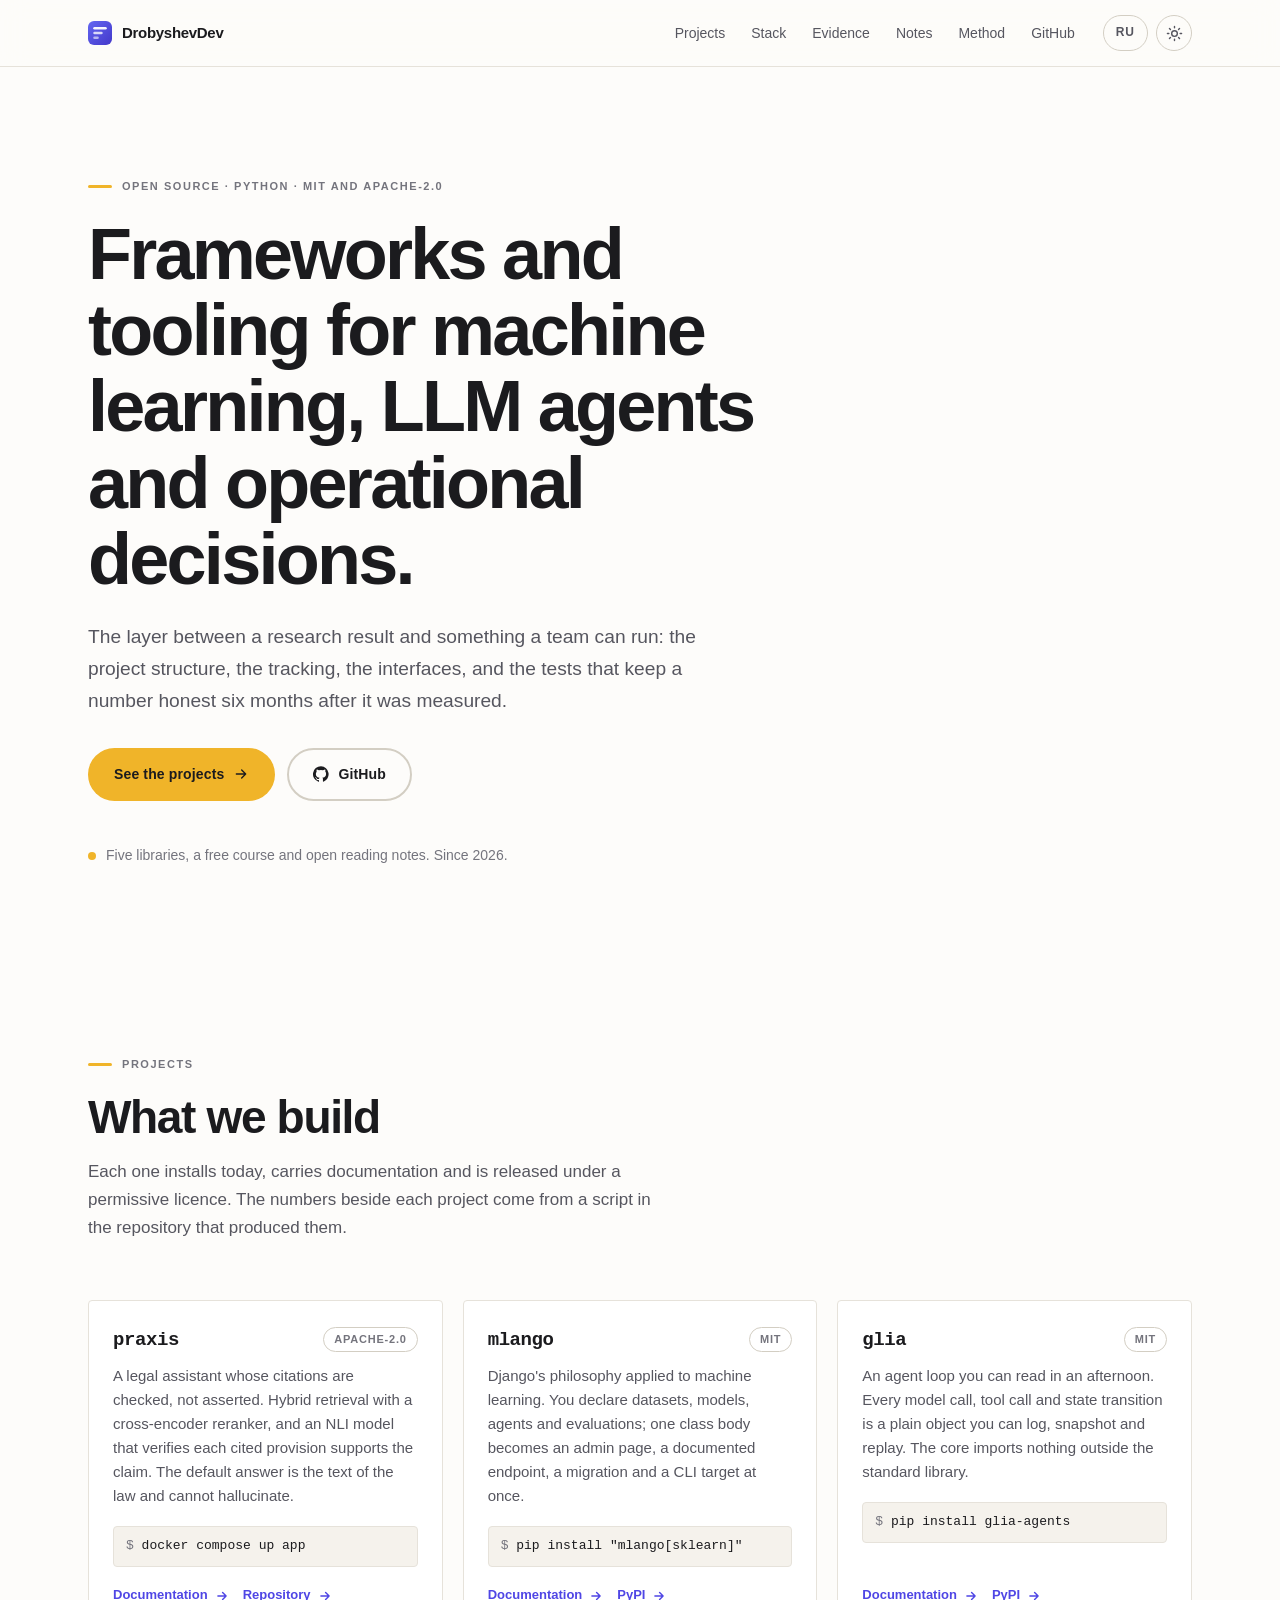
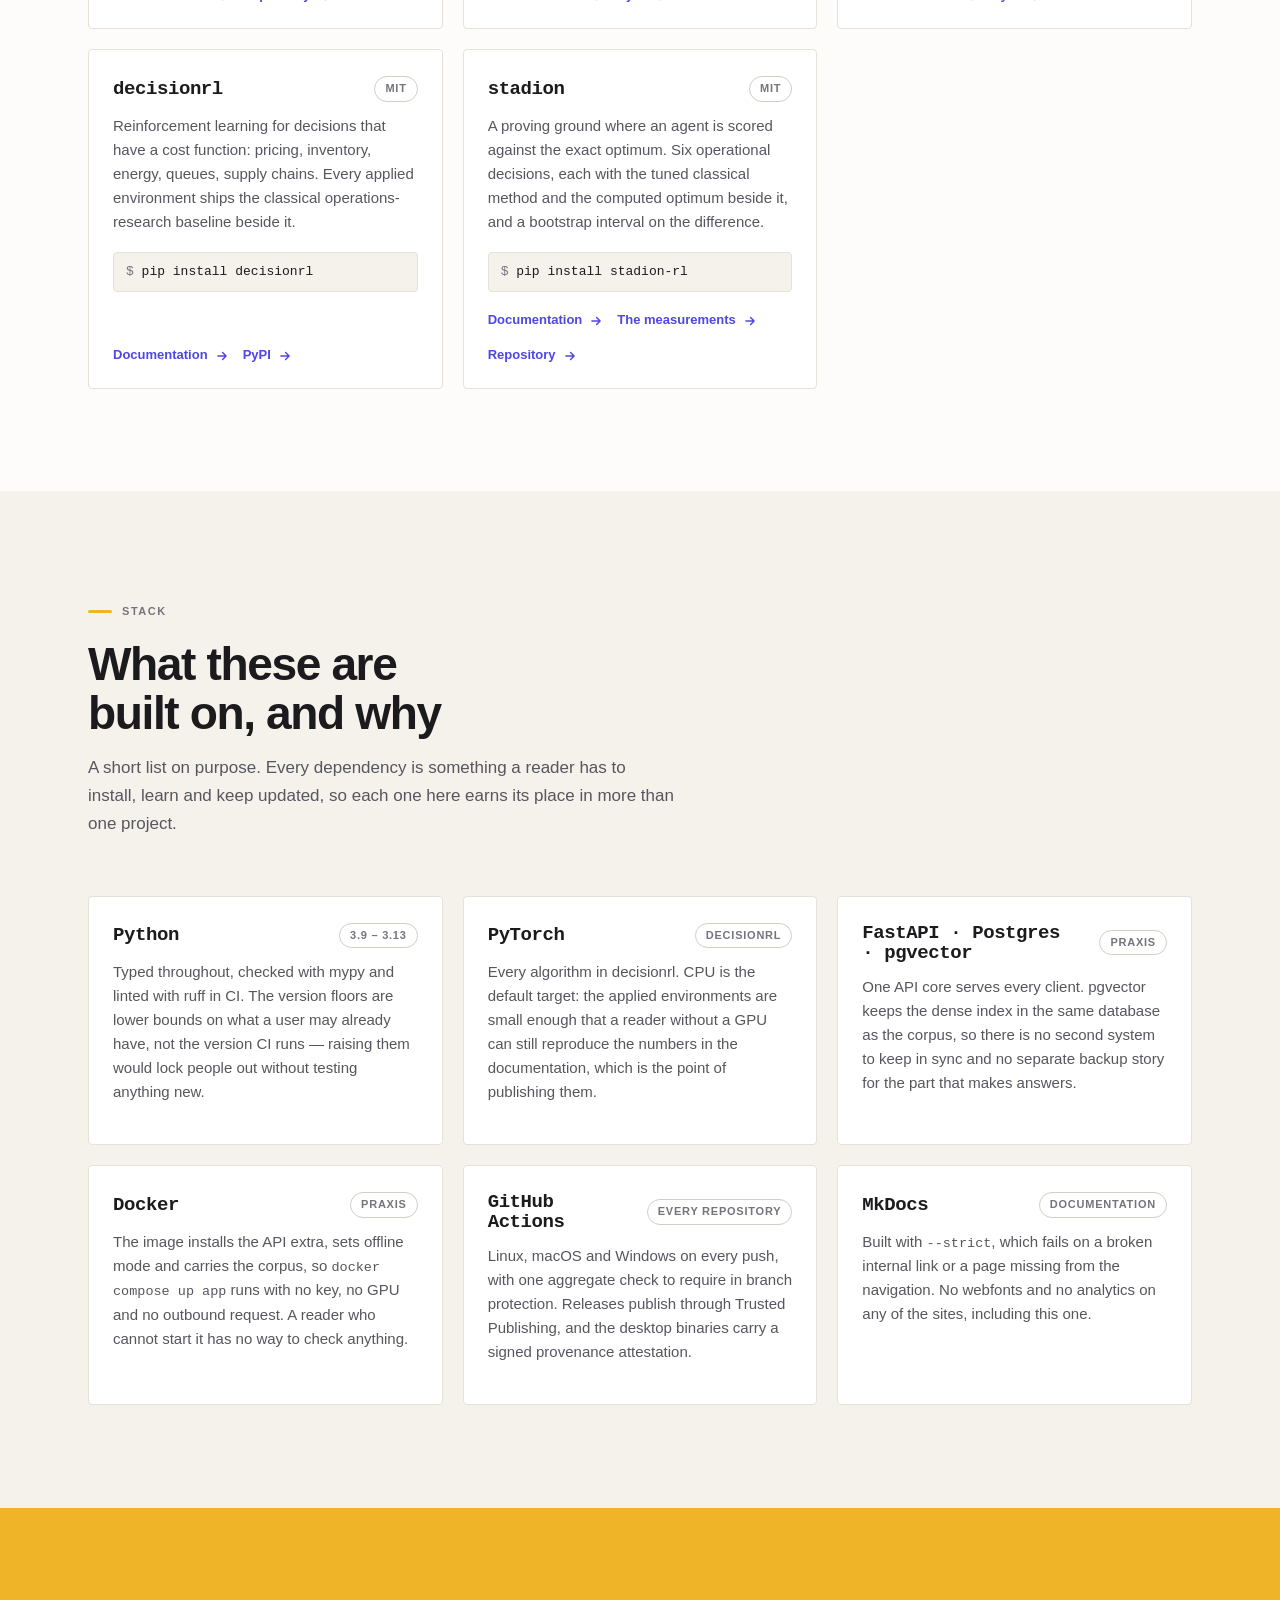
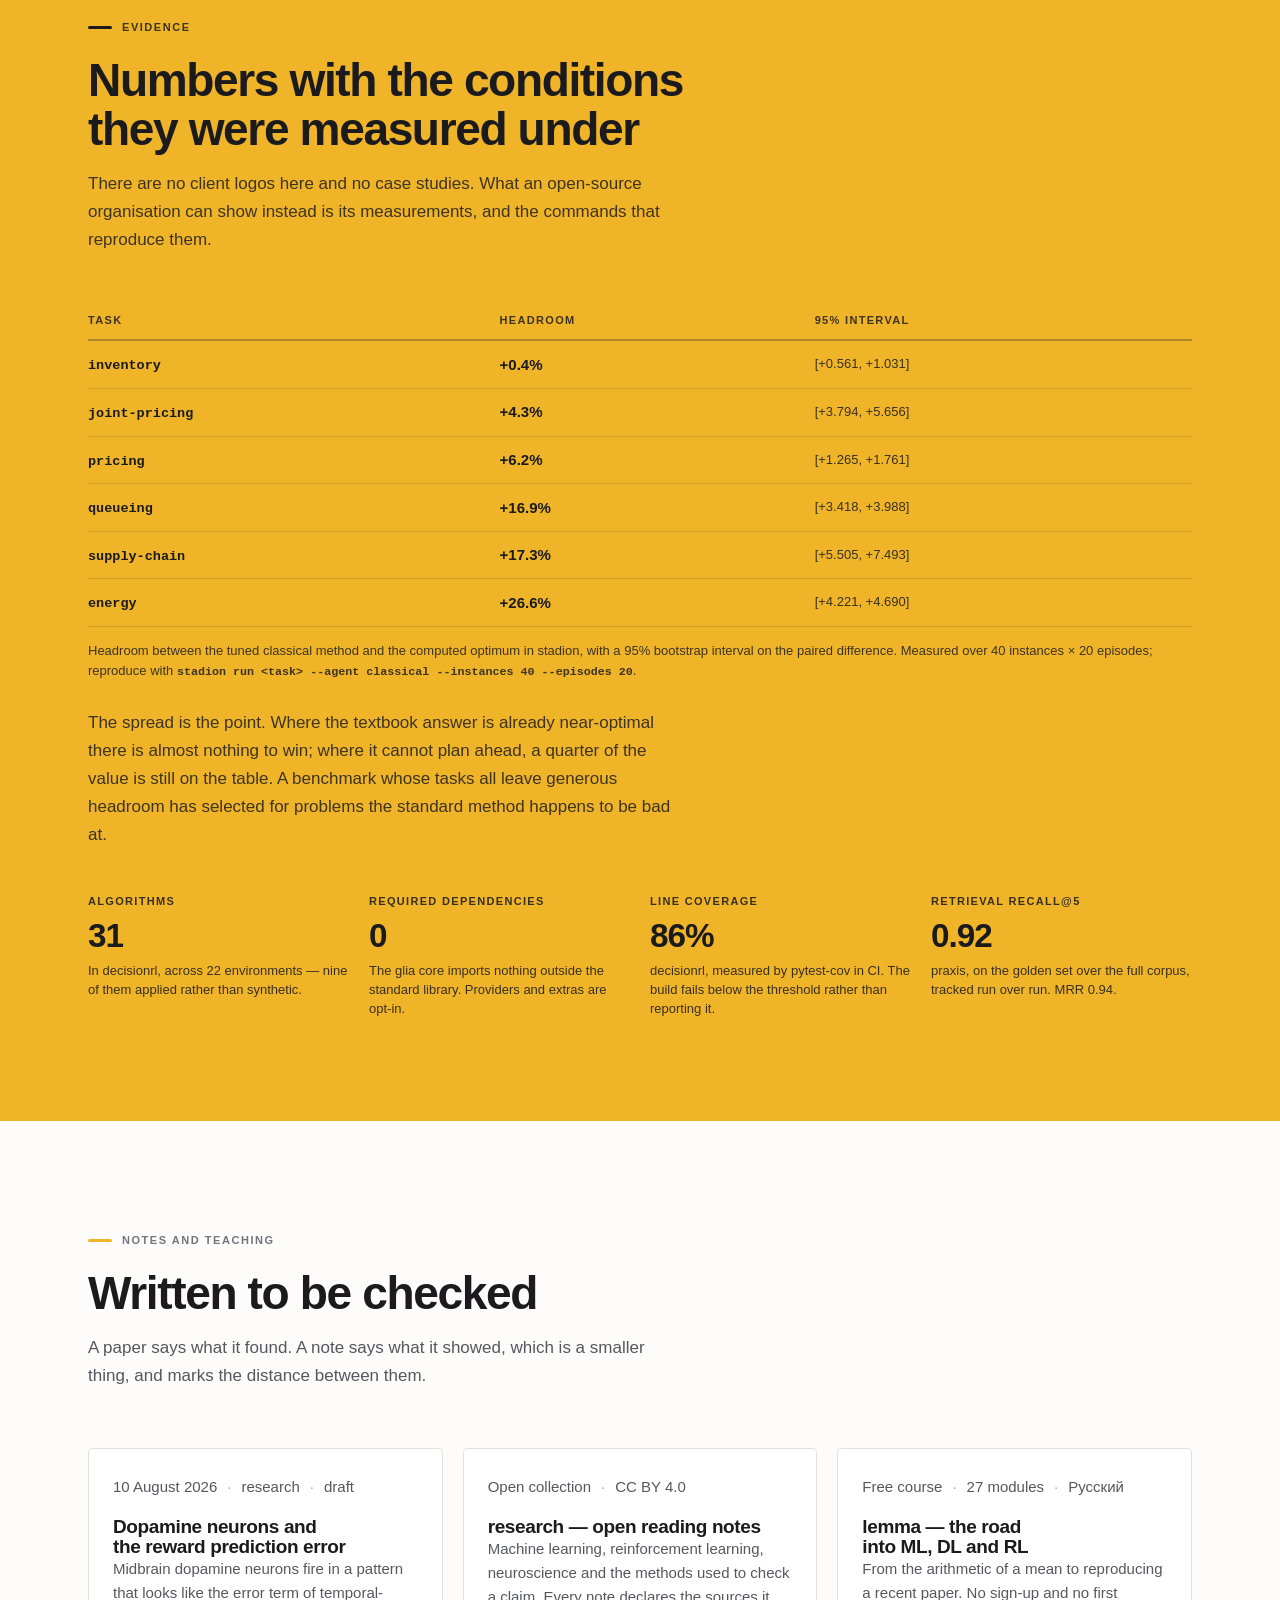
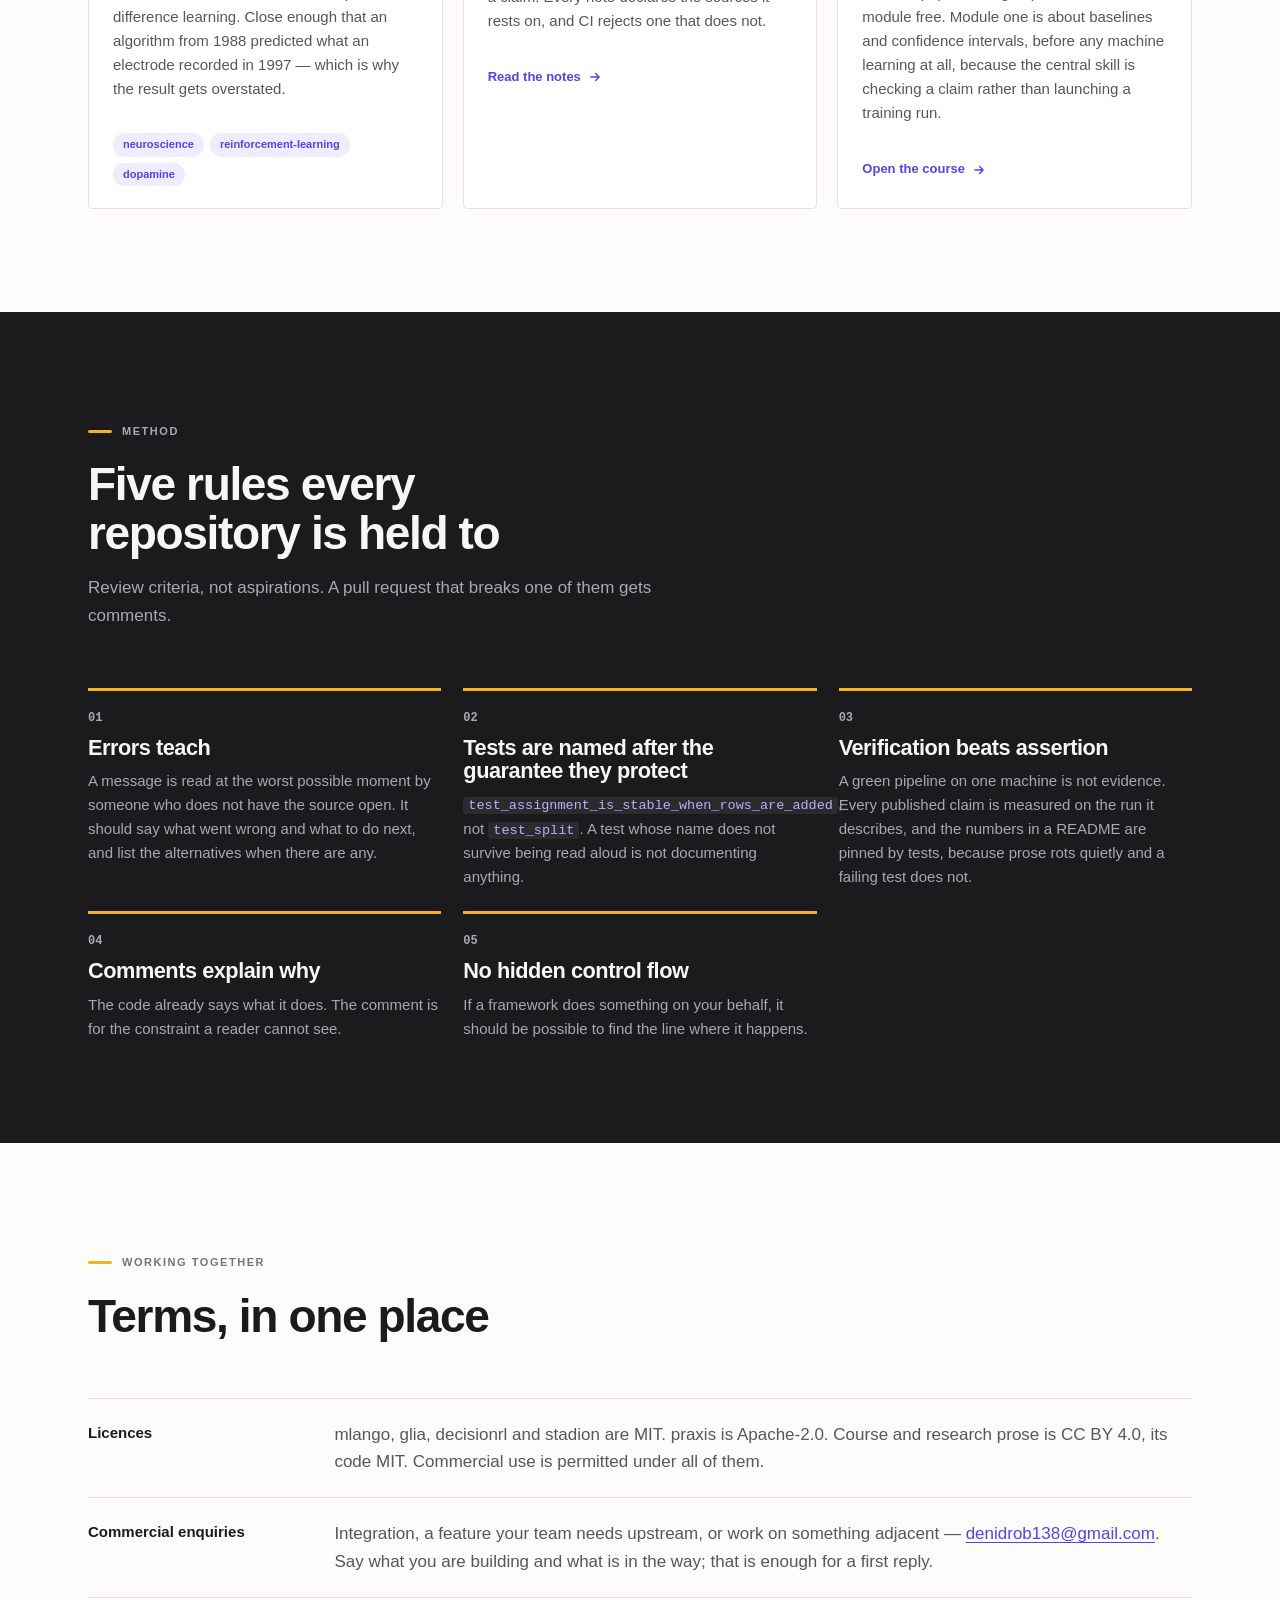
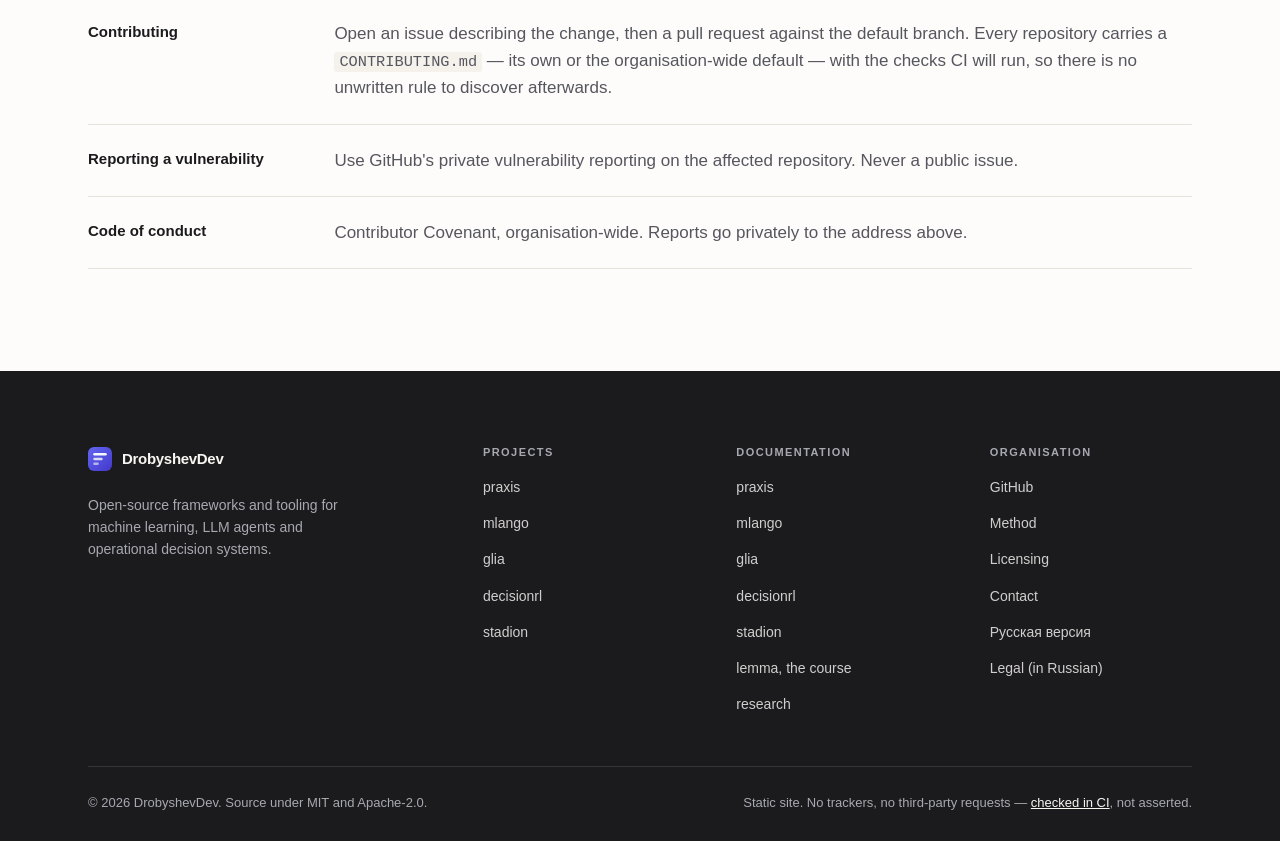
==== index.html @ e8a7fab1 "Link stadion's documentation now that it exists The site deliberately left the link out while https:" ====
<!DOCTYPE html>
<html lang="en" prefix="og: https://ogp.me/ns#">
<head>
<meta charset="utf-8">
<meta name="viewport" content="width=device-width, initial-scale=1">
<title>DrobyshevDev — frameworks and tooling for ML, LLM agents and operational decisions</title>
<meta name="description" content="DrobyshevDev builds open-source frameworks and tooling for machine learning, LLM agents and operational decision systems: praxis, mlango, glia, decisionrl and stadion. Typed, tested in CI on Linux, macOS and Windows.">
<link rel="canonical" href="https://drobyshevdev.github.io/">
<link rel="alternate" hreflang="en" href="https://drobyshevdev.github.io/">
<link rel="alternate" hreflang="ru" href="https://drobyshevdev.github.io/ru/">
<link rel="alternate" hreflang="x-default" href="https://drobyshevdev.github.io/">
<meta name="theme-color" content="#fdfcfa" media="(prefers-color-scheme: light)">
<meta name="theme-color" content="#131316" media="(prefers-color-scheme: dark)">

<meta property="og:type" content="website">
<meta property="og:site_name" content="DrobyshevDev">
<meta property="og:locale" content="en_US">
<meta property="og:locale:alternate" content="ru_RU">
<meta property="og:title" content="DrobyshevDev — frameworks and tooling for ML, LLM agents and operational decisions">
<meta property="og:description" content="Open-source frameworks and tooling for machine learning, LLM agents and operational decision systems. Typed, tested on Linux, macOS and Windows.">
<meta property="og:url" content="https://drobyshevdev.github.io/">
<meta property="og:image" content="https://drobyshevdev.github.io/assets/og.png">
<meta property="og:image:width" content="1200">
<meta property="og:image:height" content="630">
<meta property="og:image:alt" content="DrobyshevDev — frameworks and tooling for machine learning and LLM agents. praxis, mlango, glia, decisionrl, stadion.">
<meta name="twitter:card" content="summary_large_image">
<meta name="twitter:image" content="https://drobyshevdev.github.io/assets/og.png">

<link rel="icon" href="/assets/favicon.svg" type="image/svg+xml">
<link rel="apple-touch-icon" href="/assets/apple-touch-icon.png">
<link rel="stylesheet" href="/assets/site.css">

<script>
  // Applied before first paint so the page never flashes the wrong theme.
  try {
    var t = localStorage.getItem("theme");
    if (t === "dark" || t === "light") document.documentElement.setAttribute("data-theme", t);
  } catch (e) {}
</script>

<script type="application/ld+json">
{
  "@context": "https://schema.org",
  "@graph": [
    {
      "@type": "Organization",
      "@id": "https://drobyshevdev.github.io/#org",
      "name": "DrobyshevDev",
      "url": "https://drobyshevdev.github.io/",
      "logo": "https://drobyshevdev.github.io/assets/mark.svg",
      "image": "https://drobyshevdev.github.io/assets/og.png",
      "description": "Open-source frameworks and tooling for machine learning, LLM agents and operational decision systems.",
      "sameAs": ["https://github.com/DrobyshevDev"],
      "contactPoint": {
        "@type": "ContactPoint",
        "contactType": "business enquiries",
        "email": "denidrob138@gmail.com",
        "availableLanguage": ["en", "ru"]
      }
    },
    {
      "@type": "SoftwareSourceCode",
      "name": "praxis",
      "description": "A legal assistant for Russian law that answers with the provisions it rests on, every citation verified by an NLI model.",
      "codeRepository": "https://github.com/DrobyshevDev/praxis",
      "programmingLanguage": "Python",
      "license": "https://www.apache.org/licenses/LICENSE-2.0",
      "author": { "@id": "https://drobyshevdev.github.io/#org" }
    },
    {
      "@type": "SoftwareSourceCode",
      "name": "mlango",
      "description": "A batteries-included framework for machine learning, analytics and LLM agents, built on Django's philosophy.",
      "codeRepository": "https://github.com/DrobyshevDev/mlango",
      "programmingLanguage": "Python",
      "license": "https://opensource.org/licenses/MIT",
      "author": { "@id": "https://drobyshevdev.github.io/#org" }
    },
    {
      "@type": "SoftwareSourceCode",
      "name": "glia",
      "description": "A glass-box, minimal library for building LLM agents: modern techniques as opt-in primitives, no hidden control flow.",
      "codeRepository": "https://github.com/DrobyshevDev/glia",
      "programmingLanguage": "Python",
      "license": "https://opensource.org/licenses/MIT",
      "author": { "@id": "https://drobyshevdev.github.io/#org" }
    },
    {
      "@type": "SoftwareSourceCode",
      "name": "decisionrl",
      "description": "Reinforcement learning for operational decisions, each applied environment shipped with its classical operations-research baseline.",
      "codeRepository": "https://github.com/DrobyshevDev/decisionrl",
      "programmingLanguage": "Python",
      "license": "https://opensource.org/licenses/MIT",
      "author": { "@id": "https://drobyshevdev.github.io/#org" }
    },
    {
      "@type": "SoftwareSourceCode",
      "name": "stadion",
      "description": "A proving ground for operational decisions: agents scored against the tuned classical method and the exact optimum, with a confidence interval.",
      "codeRepository": "https://github.com/DrobyshevDev/stadion",
      "programmingLanguage": "Python",
      "license": "https://opensource.org/licenses/MIT",
      "author": { "@id": "https://drobyshevdev.github.io/#org" }
    },
    {
      "@type": "Course",
      "name": "lemma",
      "description": "A free course covering machine learning, neural networks, reinforcement learning and recommender systems, from zero to reading and reproducing research.",
      "url": "https://drobyshevdev.github.io/lemma/",
      "inLanguage": "ru",
      "isAccessibleForFree": true,
      "provider": { "@id": "https://drobyshevdev.github.io/#org" }
    }
  ]
}
</script>
</head>
<body>
<a class="skip-link" href="#main">Skip to content</a>

<header class="site-header">
  <div class="wrap">
    <a class="brand" href="/">
      <img class="mark" src="/assets/mark.svg" alt="" width="24" height="24">
      DrobyshevDev
    </a>

    <nav class="nav" id="primary-nav" aria-label="Primary">
      <a href="#projects">Projects</a>
      <a href="#stack">Stack</a>
      <a href="#evidence">Evidence</a>
      <a href="#notes">Notes</a>
      <a href="#method">Method</a>
      <a href="https://github.com/DrobyshevDev" rel="noopener">GitHub</a>
    </nav>

    <div class="nav-tools">
      <a class="lang-switch" href="/ru/" hreflang="ru" lang="ru">RU</a>
      <button class="icon-btn theme-toggle" type="button"
              data-label-dark="Switch to the light theme"
              data-label-light="Switch to the dark theme"
              aria-label="Switch colour theme">
        <svg class="sun" viewBox="0 0 24 24" fill="none" stroke="currentColor" stroke-width="2" stroke-linecap="round" aria-hidden="true"><circle cx="12" cy="12" r="4"/><path d="M12 2v2M12 20v2M4.9 4.9l1.4 1.4M17.7 17.7l1.4 1.4M2 12h2M20 12h2M4.9 19.1l1.4-1.4M17.7 6.3l1.4-1.4"/></svg>
        <svg class="moon" viewBox="0 0 24 24" fill="none" stroke="currentColor" stroke-width="2" stroke-linecap="round" stroke-linejoin="round" aria-hidden="true"><path d="M21 12.8A9 9 0 1 1 11.2 3a7 7 0 0 0 9.8 9.8z"/></svg>
      </button>
      <button class="icon-btn nav-toggle" type="button" aria-expanded="false" aria-controls="primary-nav" aria-label="Open menu">
        <svg viewBox="0 0 24 24" fill="none" stroke="currentColor" stroke-width="2" stroke-linecap="round" aria-hidden="true"><path d="M4 7h16M4 12h16M4 17h16"/></svg>
      </button>
    </div>
  </div>
</header>

<main id="main">

  <!-- ==================== Hero ==================== -->
  <section class="hero">
    <div class="wrap">
      <p class="eyebrow">Open source · Python · MIT and Apache-2.0</p>

      <h1>Frameworks and tooling for machine learning, LLM agents and operational decisions.</h1>

      <p class="lead">
        The layer between a research result and something a team can run: the project structure,
        the tracking, the interfaces, and the tests that keep a number honest six months after it
        was measured.
      </p>

      <div class="actions">
        <a class="btn btn-bright" href="#projects">
          See the projects
          <svg viewBox="0 0 24 24" fill="none" stroke="currentColor" stroke-width="2" stroke-linecap="round" stroke-linejoin="round" aria-hidden="true"><path d="M5 12h14M13 6l6 6-6 6"/></svg>
        </a>
        <a class="btn btn-secondary" href="https://github.com/DrobyshevDev" rel="noopener">
          <svg viewBox="0 0 24 24" fill="currentColor" aria-hidden="true"><path d="M12 .3a12 12 0 0 0-3.8 23.4c.6.1.8-.3.8-.6v-2c-3.3.7-4-1.6-4-1.6-.6-1.4-1.4-1.8-1.4-1.8-1.1-.7.1-.7.1-.7 1.2.1 1.8 1.2 1.8 1.2 1.1 1.8 2.8 1.3 3.5 1 .1-.8.4-1.3.8-1.6-2.7-.3-5.5-1.3-5.5-5.9 0-1.3.5-2.4 1.2-3.2-.1-.3-.5-1.5.1-3.2 0 0 1-.3 3.3 1.2a11.5 11.5 0 0 1 6 0C17.3 4.8 18.3 5.1 18.3 5.1c.6 1.7.2 2.9.1 3.2.8.8 1.2 1.9 1.2 3.2 0 4.6-2.8 5.6-5.5 5.9.4.4.8 1.1.8 2.2v3.3c0 .3.2.7.8.6A12 12 0 0 0 12 .3z"/></svg>
          GitHub
        </a>
      </div>

      <p class="hero-since"><span class="dot"></span> Five libraries, a free course and open reading notes. Since 2026.</p>
    </div>
  </section>

  <!-- ==================== Projects ==================== -->
  <section class="band" id="projects">
    <div class="wrap">
      <div class="section-head">
        <p class="eyebrow">Projects</p>
        <h2>What we build</h2>
        <p class="lead">
          Each one installs today, carries documentation and is released under a permissive
          licence. The numbers beside each project come from a script in the repository that
          produced them.
        </p>
      </div>

      <div class="cards">

        <article class="card">
          <div class="card-top">
            <h3><a href="https://github.com/DrobyshevDev/praxis" rel="noopener">praxis</a></h3>
            <span class="tag">Apache-2.0</span>
          </div>
          <p>
            A legal assistant whose citations are checked, not asserted. Hybrid retrieval with a
            cross-encoder reranker, and an NLI model that verifies each cited provision supports
            the claim. The default answer is the text of the law and cannot hallucinate.
          </p>
          <div class="command"><span class="p">$ </span>docker compose up app</div>
          <div class="card-foot">
            <a class="more" href="https://drobyshevdev.github.io/praxis/" rel="noopener">Documentation
              <svg viewBox="0 0 24 24" fill="none" stroke="currentColor" stroke-width="2.5" stroke-linecap="round" stroke-linejoin="round" aria-hidden="true"><path d="M5 12h14M13 6l6 6-6 6"/></svg></a>
            <a class="more" href="https://github.com/DrobyshevDev/praxis" rel="noopener">Repository
              <svg viewBox="0 0 24 24" fill="none" stroke="currentColor" stroke-width="2.5" stroke-linecap="round" stroke-linejoin="round" aria-hidden="true"><path d="M5 12h14M13 6l6 6-6 6"/></svg></a>
          </div>
        </article>

        <article class="card">
          <div class="card-top">
            <h3><a href="https://github.com/DrobyshevDev/mlango" rel="noopener">mlango</a></h3>
            <span class="tag">MIT</span>
          </div>
          <p>
            Django's philosophy applied to machine learning. You declare datasets, models, agents
            and evaluations; one class body becomes an admin page, a documented endpoint, a
            migration and a CLI target at once.
          </p>
          <div class="command"><span class="p">$ </span>pip install "mlango[sklearn]"</div>
          <div class="card-foot">
            <a class="more" href="https://drobyshevdev.github.io/mlango/" rel="noopener">Documentation
              <svg viewBox="0 0 24 24" fill="none" stroke="currentColor" stroke-width="2.5" stroke-linecap="round" stroke-linejoin="round" aria-hidden="true"><path d="M5 12h14M13 6l6 6-6 6"/></svg></a>
            <a class="more" href="https://pypi.org/project/mlango/" rel="noopener">PyPI
              <svg viewBox="0 0 24 24" fill="none" stroke="currentColor" stroke-width="2.5" stroke-linecap="round" stroke-linejoin="round" aria-hidden="true"><path d="M5 12h14M13 6l6 6-6 6"/></svg></a>
          </div>
        </article>

        <article class="card">
          <div class="card-top">
            <h3><a href="https://github.com/DrobyshevDev/glia" rel="noopener">glia</a></h3>
            <span class="tag">MIT</span>
          </div>
          <p>
            An agent loop you can read in an afternoon. Every model call, tool call and state
            transition is a plain object you can log, snapshot and replay. The core imports
            nothing outside the standard library.
          </p>
          <div class="command"><span class="p">$ </span>pip install glia-agents</div>
          <div class="card-foot">
            <a class="more" href="https://drobyshevdev.github.io/glia/" rel="noopener">Documentation
              <svg viewBox="0 0 24 24" fill="none" stroke="currentColor" stroke-width="2.5" stroke-linecap="round" stroke-linejoin="round" aria-hidden="true"><path d="M5 12h14M13 6l6 6-6 6"/></svg></a>
            <a class="more" href="https://pypi.org/project/glia-agents/" rel="noopener">PyPI
              <svg viewBox="0 0 24 24" fill="none" stroke="currentColor" stroke-width="2.5" stroke-linecap="round" stroke-linejoin="round" aria-hidden="true"><path d="M5 12h14M13 6l6 6-6 6"/></svg></a>
          </div>
        </article>

        <article class="card">
          <div class="card-top">
            <h3><a href="https://github.com/DrobyshevDev/decisionrl" rel="noopener">decisionrl</a></h3>
            <span class="tag">MIT</span>
          </div>
          <p>
            Reinforcement learning for decisions that have a cost function: pricing, inventory,
            energy, queues, supply chains. Every applied environment ships the classical
            operations-research baseline beside it.
          </p>
          <div class="command"><span class="p">$ </span>pip install decisionrl</div>
          <div class="card-foot">
            <a class="more" href="https://drobyshevdev.github.io/decisionrl/" rel="noopener">Documentation
              <svg viewBox="0 0 24 24" fill="none" stroke="currentColor" stroke-width="2.5" stroke-linecap="round" stroke-linejoin="round" aria-hidden="true"><path d="M5 12h14M13 6l6 6-6 6"/></svg></a>
            <a class="more" href="https://pypi.org/project/decisionrl/" rel="noopener">PyPI
              <svg viewBox="0 0 24 24" fill="none" stroke="currentColor" stroke-width="2.5" stroke-linecap="round" stroke-linejoin="round" aria-hidden="true"><path d="M5 12h14M13 6l6 6-6 6"/></svg></a>
          </div>
        </article>

        <article class="card">
          <div class="card-top">
            <h3><a href="https://github.com/DrobyshevDev/stadion" rel="noopener">stadion</a></h3>
            <span class="tag">MIT</span>
          </div>
          <p>
            A proving ground where an agent is scored against the exact optimum. Six operational
            decisions, each with the tuned classical method and the computed optimum beside it,
            and a bootstrap interval on the difference.
          </p>
          <div class="command"><span class="p">$ </span>pip install stadion-rl</div>
          <div class="card-foot">
            <a class="more" href="https://drobyshevdev.github.io/stadion/" rel="noopener">Documentation
              <svg viewBox="0 0 24 24" fill="none" stroke="currentColor" stroke-width="2.5" stroke-linecap="round" stroke-linejoin="round" aria-hidden="true"><path d="M5 12h14M13 6l6 6-6 6"/></svg></a>
            <a class="more" href="#evidence">The measurements
              <svg viewBox="0 0 24 24" fill="none" stroke="currentColor" stroke-width="2.5" stroke-linecap="round" stroke-linejoin="round" aria-hidden="true"><path d="M5 12h14M13 6l6 6-6 6"/></svg></a>
            <a class="more" href="https://github.com/DrobyshevDev/stadion" rel="noopener">Repository
              <svg viewBox="0 0 24 24" fill="none" stroke="currentColor" stroke-width="2.5" stroke-linecap="round" stroke-linejoin="round" aria-hidden="true"><path d="M5 12h14M13 6l6 6-6 6"/></svg></a>
          </div>
        </article>

      </div>
    </div>
  </section>

  <!-- ==================== Stack ==================== -->
  <section class="band band-2" id="stack">
    <div class="wrap">
      <div class="section-head">
        <p class="eyebrow">Stack</p>
        <h2>What these are built on, and why</h2>
        <p class="lead">
          A short list on purpose. Every dependency is something a reader has to install, learn
          and keep updated, so each one here earns its place in more than one project.
        </p>
      </div>

      <div class="cards">

        <article class="card">
          <div class="card-top"><h3>Python</h3><span class="tag">3.9 – 3.13</span></div>
          <p>
            Typed throughout, checked with mypy and linted with ruff in CI. The version floors are
            lower bounds on what a user may already have, not the version CI runs — raising them
            would lock people out without testing anything new.
          </p>
        </article>

        <article class="card">
          <div class="card-top"><h3>PyTorch</h3><span class="tag">decisionrl</span></div>
          <p>
            Every algorithm in decisionrl. CPU is the default target: the applied environments are
            small enough that a reader without a GPU can still reproduce the numbers in the
            documentation, which is the point of publishing them.
          </p>
        </article>

        <article class="card">
          <div class="card-top"><h3>FastAPI · Postgres · pgvector</h3><span class="tag">praxis</span></div>
          <p>
            One API core serves every client. pgvector keeps the dense index in the same database
            as the corpus, so there is no second system to keep in sync and no separate backup
            story for the part that makes answers.
          </p>
        </article>

        <article class="card">
          <div class="card-top"><h3>Docker</h3><span class="tag">praxis</span></div>
          <p>
            The image installs the API extra, sets offline mode and carries the corpus, so
            <code>docker compose up app</code> runs with no key, no GPU and no outbound request.
            A reader who cannot start it has no way to check anything.
          </p>
        </article>

        <article class="card">
          <div class="card-top"><h3>GitHub Actions</h3><span class="tag">every repository</span></div>
          <p>
            Linux, macOS and Windows on every push, with one aggregate check to require in branch
            protection. Releases publish through Trusted Publishing, and the desktop binaries carry
            a signed provenance attestation.
          </p>
        </article>

        <article class="card">
          <div class="card-top"><h3>MkDocs</h3><span class="tag">documentation</span></div>
          <p>
            Built with <code>--strict</code>, which fails on a broken internal link or a page
            missing from the navigation. No webfonts and no analytics on any of the sites,
            including this one.
          </p>
        </article>

      </div>
    </div>
  </section>

  <!-- ==================== Evidence ==================== -->
  <section class="band band-bright" id="evidence">
    <div class="wrap">
      <div class="section-head">
        <p class="eyebrow">Evidence</p>
        <h2>Numbers with the conditions they were measured under</h2>
        <p class="lead">
          There are no client logos here and no case studies. What an open-source organisation can
          show instead is its measurements, and the commands that reproduce them.
        </p>
      </div>

      <div class="measure">
        <table>
          <caption>
            Headroom between the tuned classical method and the computed optimum in stadion, with a
            95% bootstrap interval on the paired difference. Measured over 40 instances × 20
            episodes; reproduce with <code>stadion run &lt;task&gt; --agent classical --instances 40 --episodes 20</code>.
          </caption>
          <thead>
            <tr><th>Task</th><th>Headroom</th><th>95% interval</th></tr>
          </thead>
          <tbody>
            <tr><td><code>inventory</code></td><td>+0.4%</td><td>[+0.561, +1.031]</td></tr>
            <tr><td><code>joint-pricing</code></td><td>+4.3%</td><td>[+3.794, +5.656]</td></tr>
            <tr><td><code>pricing</code></td><td>+6.2%</td><td>[+1.265, +1.761]</td></tr>
            <tr><td><code>queueing</code></td><td>+16.9%</td><td>[+3.418, +3.988]</td></tr>
            <tr><td><code>supply-chain</code></td><td>+17.3%</td><td>[+5.505, +7.493]</td></tr>
            <tr><td><code>energy</code></td><td>+26.6%</td><td>[+4.221, +4.690]</td></tr>
          </tbody>
        </table>
      </div>

      <p class="lead" style="margin-top:28px">
        The spread is the point. Where the textbook answer is already near-optimal there is almost
        nothing to win; where it cannot plan ahead, a quarter of the value is still on the table. A
        benchmark whose tasks all leave generous headroom has selected for problems the standard
        method happens to be bad at.
      </p>

      <dl class="figures">
        <div class="figure">
          <dt>Algorithms</dt>
          <dd>31<span class="sub">In decisionrl, across 22 environments — nine of them applied rather than synthetic.</span></dd>
        </div>
        <div class="figure">
          <dt>Required dependencies</dt>
          <dd>0<span class="sub">The glia core imports nothing outside the standard library. Providers and extras are opt-in.</span></dd>
        </div>
        <div class="figure">
          <dt>Line coverage</dt>
          <dd>86%<span class="sub">decisionrl, measured by pytest-cov in CI. The build fails below the threshold rather than reporting it.</span></dd>
        </div>
        <div class="figure">
          <dt>Retrieval recall@5</dt>
          <dd>0.92<span class="sub">praxis, on the golden set over the full corpus, tracked run over run. MRR 0.94.</span></dd>
        </div>
      </dl>
    </div>
  </section>

  <!-- ==================== Notes ==================== -->
  <section class="band" id="notes">
    <div class="wrap">
      <div class="section-head">
        <p class="eyebrow">Notes and teaching</p>
        <h2>Written to be checked</h2>
        <p class="lead">
          A paper says what it found. A note says what it showed, which is a smaller thing, and
          marks the distance between them.
        </p>
      </div>

      <div class="feed">

        <article class="card">
          <p class="meta"><time datetime="2026-08-10">10 August 2026</time><span class="sep">·</span>research<span class="sep">·</span>draft</p>
          <h3><a href="https://drobyshevdev.github.io/research/notes/dopamine-reward-prediction-error/" rel="noopener">Dopamine neurons and the reward prediction error</a></h3>
          <p>
            Midbrain dopamine neurons fire in a pattern that looks like the error term of
            temporal-difference learning. Close enough that an algorithm from 1988 predicted what
            an electrode recorded in 1997 — which is why the result gets overstated.
          </p>
          <div class="chips"><span class="chip">neuroscience</span><span class="chip">reinforcement-learning</span><span class="chip">dopamine</span></div>
        </article>

        <article class="card">
          <p class="meta"><span>Open collection</span><span class="sep">·</span>CC BY 4.0</p>
          <h3><a href="https://drobyshevdev.github.io/research/" rel="noopener">research — open reading notes</a></h3>
          <p>
            Machine learning, reinforcement learning, neuroscience and the methods used to check a
            claim. Every note declares the sources it rests on, and CI rejects one that does not.
          </p>
          <div class="card-foot" style="margin-top:16px">
            <a class="more" href="https://drobyshevdev.github.io/research/" rel="noopener">Read the notes
              <svg viewBox="0 0 24 24" fill="none" stroke="currentColor" stroke-width="2.5" stroke-linecap="round" stroke-linejoin="round" aria-hidden="true"><path d="M5 12h14M13 6l6 6-6 6"/></svg></a>
          </div>
        </article>

        <article class="card">
          <p class="meta"><span>Free course</span><span class="sep">·</span>27 modules<span class="sep">·</span><span lang="ru">Русский</span></p>
          <h3><a href="https://drobyshevdev.github.io/lemma/" rel="noopener">lemma — the road into ML, DL and RL</a></h3>
          <p>
            From the arithmetic of a mean to reproducing a recent paper. No sign-up and no first
            module free. Module one is about baselines and confidence intervals, before any machine
            learning at all, because the central skill is checking a claim rather than launching a
            training run.
          </p>
          <div class="card-foot" style="margin-top:16px">
            <a class="more" href="https://drobyshevdev.github.io/lemma/" rel="noopener">Open the course
              <svg viewBox="0 0 24 24" fill="none" stroke="currentColor" stroke-width="2.5" stroke-linecap="round" stroke-linejoin="round" aria-hidden="true"><path d="M5 12h14M13 6l6 6-6 6"/></svg></a>
          </div>
        </article>

      </div>
    </div>
  </section>

  <!-- ==================== Method ==================== -->
  <section class="band band-dark" id="method">
    <div class="wrap">
      <div class="section-head">
        <p class="eyebrow">Method</p>
        <h2>Five rules every repository is held to</h2>
        <p class="lead">
          Review criteria, not aspirations. A pull request that breaks one of them gets comments.
        </p>
      </div>

      <div class="rules">
        <div class="rule">
          <span class="num">01</span>
          <h3>Errors teach</h3>
          <p>
            A message is read at the worst possible moment by someone who does not have the source
            open. It should say what went wrong and what to do next, and list the alternatives when
            there are any.
          </p>
        </div>
        <div class="rule">
          <span class="num">02</span>
          <h3>Tests are named after the guarantee they protect</h3>
          <p>
            <code>test_assignment_is_stable_when_rows_are_added</code>, not <code>test_split</code>.
            A test whose name does not survive being read aloud is not documenting anything.
          </p>
        </div>
        <div class="rule">
          <span class="num">03</span>
          <h3>Verification beats assertion</h3>
          <p>
            A green pipeline on one machine is not evidence. Every published claim is measured on
            the run it describes, and the numbers in a README are pinned by tests, because prose
            rots quietly and a failing test does not.
          </p>
        </div>
        <div class="rule">
          <span class="num">04</span>
          <h3>Comments explain why</h3>
          <p>
            The code already says what it does. The comment is for the constraint a reader cannot
            see.
          </p>
        </div>
        <div class="rule">
          <span class="num">05</span>
          <h3>No hidden control flow</h3>
          <p>
            If a framework does something on your behalf, it should be possible to find the line
            where it happens.
          </p>
        </div>
      </div>
    </div>
  </section>

  <!-- ==================== Licensing ==================== -->
  <section class="band" id="licensing">
    <div class="wrap">
      <div class="section-head">
        <p class="eyebrow">Working together</p>
        <h2>Terms, in one place</h2>
      </div>

      <dl class="rows">
        <div>
          <dt>Licences</dt>
          <dd>mlango, glia, decisionrl and stadion are MIT. praxis is Apache-2.0. Course and research prose is CC BY 4.0, its code MIT. Commercial use is permitted under all of them.</dd>
        </div>
        <div>
          <dt>Commercial enquiries</dt>
          <dd>Integration, a feature your team needs upstream, or work on something adjacent — <a href="mailto:denidrob138@gmail.com?subject=DrobyshevDev%20—%20enquiry">denidrob138@gmail.com</a>. Say what you are building and what is in the way; that is enough for a first reply.</dd>
        </div>
        <div>
          <dt>Contributing</dt>
          <dd>Open an issue describing the change, then a pull request against the default branch. Every repository carries a <code>CONTRIBUTING.md</code> — its own or the organisation-wide default — with the checks CI will run, so there is no unwritten rule to discover afterwards.</dd>
        </div>
        <div>
          <dt>Reporting a vulnerability</dt>
          <dd>Use GitHub's private vulnerability reporting on the affected repository. Never a public issue.</dd>
        </div>
        <div>
          <dt>Code of conduct</dt>
          <dd>Contributor Covenant, organisation-wide. Reports go privately to the address above.</dd>
        </div>
      </dl>
    </div>
  </section>

</main>

<footer class="site-footer">
  <div class="wrap">
    <div class="footer-grid">
      <div class="footer-brand">
        <a class="brand" href="/">
          <img class="mark" src="/assets/mark.svg" alt="" width="24" height="24">
          DrobyshevDev
        </a>
        <p>
          Open-source frameworks and tooling for machine learning, LLM agents and operational
          decision systems.
        </p>
      </div>

      <div class="footer-col">
        <h4>Projects</h4>
        <ul role="list">
          <li><a href="https://github.com/DrobyshevDev/praxis" rel="noopener">praxis</a></li>
          <li><a href="https://github.com/DrobyshevDev/mlango" rel="noopener">mlango</a></li>
          <li><a href="https://github.com/DrobyshevDev/glia" rel="noopener">glia</a></li>
          <li><a href="https://github.com/DrobyshevDev/decisionrl" rel="noopener">decisionrl</a></li>
          <li><a href="https://github.com/DrobyshevDev/stadion" rel="noopener">stadion</a></li>
        </ul>
      </div>

      <div class="footer-col">
        <h4>Documentation</h4>
        <ul role="list">
          <li><a href="https://drobyshevdev.github.io/praxis/" rel="noopener">praxis</a></li>
          <li><a href="https://drobyshevdev.github.io/mlango/" rel="noopener">mlango</a></li>
          <li><a href="https://drobyshevdev.github.io/glia/" rel="noopener">glia</a></li>
          <li><a href="https://drobyshevdev.github.io/decisionrl/" rel="noopener">decisionrl</a></li>
          <li><a href="https://drobyshevdev.github.io/stadion/" rel="noopener">stadion</a></li>
          <li><a href="https://drobyshevdev.github.io/lemma/" rel="noopener">lemma, the course</a></li>
          <li><a href="https://drobyshevdev.github.io/research/" rel="noopener">research</a></li>
        </ul>
      </div>

      <div class="footer-col">
        <h4>Organisation</h4>
        <ul role="list">
          <li><a href="https://github.com/DrobyshevDev" rel="noopener">GitHub</a></li>
          <li><a href="#method">Method</a></li>
          <li><a href="#licensing">Licensing</a></li>
          <li><a href="mailto:denidrob138@gmail.com?subject=DrobyshevDev%20—%20enquiry">Contact</a></li>
          <li><a href="/ru/" hreflang="ru" lang="ru">Русская версия</a></li>
          <li><a href="/legal/" hreflang="ru">Legal <span lang="en">(in Russian)</span></a></li>
        </ul>
      </div>
    </div>

    <div class="footer-bottom">
      <p>© <span data-year>2026</span> DrobyshevDev. Source under MIT and Apache-2.0.</p>
      <p>Static site. No trackers, no third-party requests — <a href="https://github.com/DrobyshevDev/DrobyshevDev.github.io/blob/main/scripts/check_site.py" rel="noopener">checked in CI</a>, not asserted.</p>
    </div>
  </div>
</footer>

<script src="/assets/site.js" defer></script>
</body>
</html>
---- assets/site.css ----
/* ---------------------------------------------------------------------------
   DrobyshevDev - organisation site
   One stylesheet, no build step, no external requests.

   Colour-blocked bands - ground, a bright band, a dark band - with cards on a
   4px radius and pill controls. Two themes: the system preference decides,
   the toggle overrides it, and the choice is remembered.

   No webfont. The typography is a system stack set heavy and tracked tight,
   because a display face would be a third-party request and this site is
   checked in CI for making none.
--------------------------------------------------------------------------- */

/* --- Reset ---------------------------------------------------------------- */

*, *::before, *::after { box-sizing: border-box; }

html { -webkit-text-size-adjust: 100%; }

body, h1, h2, h3, h4, p, figure, blockquote, dl, dd, ul, ol { margin: 0; padding: 0; }

ul[role="list"], ol[role="list"] { list-style: none; }

img, svg { display: block; max-width: 100%; }

button, input, select, textarea { font: inherit; color: inherit; }

/* --- Tokens: light -------------------------------------------------------- */

:root {
  --ground:      #fdfcfa;
  --ground-2:    #f5f2ec;
  --card:        #ffffff;

  --ink:         #1b1b1e;
  --ink-2:       #56565f;   /* 7.0:1 on --ground */
  --ink-3:       #74747d;   /* 4.6:1 on --ground */

  --line:        #e6e2da;
  --line-2:      #d3cec3;

  --bright:      #f0b429;   /* the band that carries the page */
  --bright-ink:  #1b1b1e;
  --dark:        #1b1b1e;
  --dark-ink:    #f7f6f3;
  --dark-ink-2:  #a8a8b0;
  --dark-line:   #34343a;

  --accent:      #4f46e5;
  --accent-2:    #b4b1ff;
  --accent-wash: #eeecfd;

  --font-sans: -apple-system, BlinkMacSystemFont, "Segoe UI", Roboto, "Helvetica Neue", Arial, "Noto Sans", sans-serif;
  --font-mono: ui-monospace, SFMono-Regular, "SF Mono", "Cascadia Mono", "Segoe UI Mono", "Roboto Mono", Menlo, Consolas, monospace;

  --wrap:   1200px;
  --gutter: clamp(20px, 5vw, 48px);
  --band:   clamp(64px, 8vw, 116px);
  --radius: 4px;

  color-scheme: light;
}

/* --- Tokens: dark --------------------------------------------------------- */

@media (prefers-color-scheme: dark) {
  :root:not([data-theme="light"]) {
    --ground:     #131316;
    --ground-2:   #0c0c0e;
    --card:       #1a1a1e;

    --ink:        #f5f4f1;
    --ink-2:      #a8a8b1;
    --ink-3:      #8a8a94;

    --line:       #2a2a31;
    --line-2:     #3a3a43;

    --bright-ink: #16160f;
    --dark:       #0c0c0e;
    --dark-line:  #26262c;

    --accent:     #8f8bff;
    --accent-wash: #1d1b33;

    color-scheme: dark;
  }
}

:root[data-theme="dark"] {
  --ground:     #131316;
  --ground-2:   #0c0c0e;
  --card:       #1a1a1e;

  --ink:        #f5f4f1;
  --ink-2:      #a8a8b1;
  --ink-3:      #8a8a94;

  --line:       #2a2a31;
  --line-2:     #3a3a43;

  --bright-ink: #16160f;
  --dark:       #0c0c0e;
  --dark-line:  #26262c;

  --accent:     #8f8bff;
  --accent-wash: #1d1b33;

  color-scheme: dark;
}

/* --- Base ----------------------------------------------------------------- */

body {
  background: var(--ground);
  color: var(--ink);
  font-family: var(--font-sans);
  font-size: 17px;
  line-height: 1.6;
  -webkit-font-smoothing: antialiased;
}

a { color: inherit; }

code, kbd, samp, pre { font-family: var(--font-mono); font-size: .9em; }

::selection { background: var(--bright); color: var(--bright-ink); }

:focus-visible { outline: 2px solid var(--accent); outline-offset: 3px; }

.wrap {
  width: 100%;
  max-width: var(--wrap);
  margin-inline: auto;
  padding-inline: var(--gutter);
}

.skip-link {
  position: absolute; left: -9999px; top: 0; z-index: 100;
  background: var(--ink); color: var(--ground);
  padding: 10px 16px; font-weight: 600;
}
.skip-link:focus { left: 0; }

/* --- Type ----------------------------------------------------------------- */

h1, h2, h3, h4 {
  font-weight: 800;
  line-height: 1.06;
  letter-spacing: -.03em;
  text-wrap: balance;
}

h1 { font-size: clamp(2.5rem, 6vw, 4.5rem); letter-spacing: -.038em; }
h2 { font-size: clamp(1.9rem, 3.6vw, 2.9rem); }
h3 { font-size: clamp(1.15rem, 1.7vw, 1.45rem); letter-spacing: -.022em; }

.eyebrow {
  display: inline-flex; align-items: center; gap: 10px;
  font-size: .6875rem; font-weight: 700;
  letter-spacing: .14em; text-transform: uppercase;
  color: var(--ink-3);
  margin-bottom: 20px;
}
.eyebrow::before {
  content: ""; width: 24px; height: 3px;
  background: var(--bright); border-radius: 2px;
}

.lead {
  font-size: clamp(1.0625rem, 1.3vw, 1.1875rem);
  line-height: 1.65; color: var(--ink-2); max-width: 62ch;
}

.note { font-size: .8125rem; line-height: 1.55; color: var(--ink-3); }

/* --- Header --------------------------------------------------------------- */

.site-header {
  position: sticky; top: 0; z-index: 50;
  background: color-mix(in srgb, var(--ground) 86%, transparent);
  backdrop-filter: saturate(160%) blur(12px);
  border-bottom: 1px solid var(--line);
}

.site-header .wrap { display: flex; align-items: center; gap: 28px; height: 66px; }

.brand {
  display: inline-flex; align-items: center; gap: 10px;
  font-weight: 800; font-size: .9375rem; letter-spacing: -.02em;
  text-decoration: none; flex: none;
}
.brand .mark { width: 24px; height: 24px; border-radius: var(--radius); }

.nav { display: flex; align-items: center; gap: 26px; margin-left: auto; }
.nav a {
  font-size: .875rem; font-weight: 500; color: var(--ink-2);
  text-decoration: none; padding: 6px 0; position: relative;
  transition: color .15s;
}
.nav a::after {
  content: ""; position: absolute; left: 0; right: 0; bottom: 0;
  height: 3px; background: var(--bright); border-radius: 2px;
  transform: scaleX(0); transform-origin: left; transition: transform .18s;
}
.nav a:hover { color: var(--ink); }
.nav a:hover::after { transform: scaleX(1); }

.nav-tools { display: flex; align-items: center; gap: 8px; flex: none; }

.lang-switch {
  font-size: .75rem; font-weight: 700; letter-spacing: .08em;
  color: var(--ink-2); text-decoration: none;
  padding: 7px 12px; border: 1px solid var(--line-2); border-radius: 999px;
  transition: border-color .15s, color .15s;
}
.lang-switch:hover { color: var(--ink); border-color: var(--ink-3); }

.icon-btn {
  display: inline-flex; align-items: center; justify-content: center;
  width: 36px; height: 36px;
  background: none; border: 1px solid var(--line-2); border-radius: 999px;
  color: var(--ink-2); cursor: pointer;
  transition: border-color .15s, color .15s;
}
.icon-btn:hover { color: var(--ink); border-color: var(--ink-3); }
.icon-btn svg { width: 17px; height: 17px; }
.nav-toggle { display: none; }

/* The toggle shows the theme it switches to, so only one icon is ever up. */
.theme-toggle .moon { display: none; }
:root[data-theme="dark"] .theme-toggle .sun { display: none; }
:root[data-theme="dark"] .theme-toggle .moon { display: block; }
@media (prefers-color-scheme: dark) {
  :root:not([data-theme="light"]) .theme-toggle .sun { display: none; }
  :root:not([data-theme="light"]) .theme-toggle .moon { display: block; }
}

/* --- Buttons -------------------------------------------------------------- */

.btn {
  display: inline-flex; align-items: center; gap: 9px;
  padding: 13px 24px; border-radius: 999px;
  font-size: .875rem; font-weight: 700; letter-spacing: .01em;
  text-decoration: none; border: 2px solid transparent;
  transition: background-color .15s, border-color .15s, color .15s, transform .12s;
}
.btn svg { width: 16px; height: 16px; flex: none; }
.btn:active { transform: translateY(1px); }

.btn-primary { background: var(--ink); color: var(--ground); }
.btn-primary:hover { background: var(--accent); color: #fff; }

.btn-secondary { border-color: var(--line-2); color: var(--ink); }
.btn-secondary:hover { border-color: var(--ink); }

.btn-bright { background: var(--bright); color: var(--bright-ink); }
.btn-bright:hover { background: var(--ink); color: var(--ground); }

.actions { display: flex; flex-wrap: wrap; gap: 12px; }

/* --- Bands ---------------------------------------------------------------- */

.band { padding-block: var(--band); }
.band-2 { background: var(--ground-2); }
.band-bright { background: var(--bright); color: var(--bright-ink); }
.band-dark { background: var(--dark); color: var(--dark-ink); }

.band-bright .eyebrow, .band-bright .lead { color: color-mix(in srgb, var(--bright-ink) 84%, transparent); }
.band-bright .eyebrow::before { background: var(--bright-ink); }
.band-dark .eyebrow { color: var(--dark-ink-2); }
.band-dark .lead, .band-dark p { color: var(--dark-ink-2); }
.band-dark h2, .band-dark h3 { color: var(--dark-ink); }

.section-head { max-width: 66ch; margin-bottom: clamp(36px, 4.5vw, 60px); }
.section-head h2 { margin-bottom: 16px; }

/* --- Hero ----------------------------------------------------------------- */

.hero { padding-block: clamp(56px, 8vw, 104px) clamp(48px, 6vw, 80px); }
.hero h1 { max-width: 17ch; margin-bottom: 24px; }
.hero .lead { margin-bottom: 32px; font-size: clamp(1.125rem, 1.5vw, 1.3125rem); }
.hero .actions { margin-bottom: 40px; }
.hero-since {
  display: inline-flex; align-items: center; gap: 10px;
  font-size: .875rem; color: var(--ink-3);
}
.hero-since .dot { width: 8px; height: 8px; border-radius: 999px; background: var(--bright); }

/* --- Card grid ------------------------------------------------------------ */

.cards {
  display: grid;
  grid-template-columns: repeat(auto-fit, minmax(290px, 1fr));
  gap: 20px;
}

.card {
  display: flex; flex-direction: column;
  background: var(--card);
  border: 1px solid var(--line);
  border-radius: var(--radius);
  padding: 26px 24px 22px;
  transition: border-color .15s, transform .15s, box-shadow .15s;
}
.card:hover {
  border-color: var(--line-2);
  transform: translateY(-2px);
  box-shadow: 0 8px 22px -14px rgba(0, 0, 0, .45);
}
.band-dark .card { background: color-mix(in srgb, var(--dark-ink) 6%, transparent); border-color: var(--dark-line); }

.card-top { display: flex; align-items: center; justify-content: space-between; gap: 12px; margin-bottom: 12px; }
.card h3 { font-family: var(--font-mono); font-weight: 700; font-size: 1.1875rem; }
.card h3 a { text-decoration: none; }
.card h3 a:hover { color: var(--accent); }
.card p { color: var(--ink-2); font-size: .9375rem; margin-bottom: 18px; }
.band-dark .card p { color: var(--dark-ink-2); }

.tag {
  font-size: .6875rem; font-weight: 700; letter-spacing: .07em;
  text-transform: uppercase; color: var(--ink-3);
  border: 1px solid var(--line-2); border-radius: 999px;
  padding: 3px 10px; white-space: nowrap;
}
.band-dark .tag { color: var(--dark-ink-2); border-color: var(--dark-line); }

.card-foot { margin-top: auto; display: flex; flex-wrap: wrap; gap: 14px; align-items: center; }

.more {
  display: inline-flex; align-items: center; gap: 7px;
  font-size: .8125rem; font-weight: 700; color: var(--accent);
  text-decoration: none;
}
.more svg { width: 14px; height: 14px; transition: transform .15s; }
.more:hover svg { transform: translateX(3px); }
.band-dark .more { color: var(--accent-2); }

.card .command {
  font-family: var(--font-mono); font-size: .8125rem;
  background: var(--ground-2); border: 1px solid var(--line);
  border-radius: var(--radius); padding: 9px 12px; margin-bottom: 18px;
  overflow-x: auto; white-space: nowrap;
}
.band-dark .card .command { background: rgba(0, 0, 0, .28); border-color: var(--dark-line); }
.card .command .p { color: var(--ink-3); user-select: none; }

/* --- Evidence ------------------------------------------------------------- */

.measure { overflow-x: auto; }
.measure table { width: 100%; border-collapse: collapse; font-variant-numeric: tabular-nums; }
.measure caption {
  caption-side: bottom; padding-top: 14px; text-align: left;
  font-size: .8125rem; line-height: 1.5;
  color: color-mix(in srgb, var(--bright-ink) 84%, transparent);
}
.measure th {
  text-align: left; font-size: .6875rem; font-weight: 700;
  letter-spacing: .12em; text-transform: uppercase;
  padding: 0 20px 10px 0;
  border-bottom: 2px solid color-mix(in srgb, var(--bright-ink) 30%, transparent);
  color: color-mix(in srgb, var(--bright-ink) 84%, transparent);
}
.measure td {
  padding: 11px 20px 11px 0; font-size: .9375rem;
  border-bottom: 1px solid color-mix(in srgb, var(--bright-ink) 14%, transparent);
}
.measure td:nth-child(2) { font-weight: 800; }
.measure td:last-child { font-size: .8125rem; padding-right: 0; opacity: .86; }
.measure code { font-weight: 600; }

.figures { display: grid; grid-template-columns: repeat(auto-fit, minmax(190px, 1fr)); gap: 20px; margin-top: 44px; }
.figure dt { font-size: .6875rem; font-weight: 700; letter-spacing: .12em; text-transform: uppercase; opacity: .86; margin-bottom: 8px; }
.figure dd { font-size: clamp(1.75rem, 2.6vw, 2.375rem); font-weight: 800; letter-spacing: -.03em; line-height: 1.05; }
.figure .sub { display: block; margin-top: 8px; font-size: .8125rem; font-weight: 400; letter-spacing: 0; line-height: 1.45; opacity: .86; }

/* --- Notes ---------------------------------------------------------------- */

.feed { display: grid; grid-template-columns: repeat(auto-fit, minmax(300px, 1fr)); gap: 20px; }
.feed .card h3 { font-family: var(--font-sans); letter-spacing: -.02em; }
.meta { display: flex; flex-wrap: wrap; gap: 10px; align-items: center; font-size: .75rem; color: var(--ink-3); margin-bottom: 14px; }
.meta time { font-variant-numeric: tabular-nums; }
.meta .sep { opacity: .5; }
.chips { display: flex; flex-wrap: wrap; gap: 6px; margin-top: 14px; }
.chip {
  font-size: .6875rem; font-weight: 600; color: var(--accent);
  background: var(--accent-wash); border-radius: 999px; padding: 3px 10px;
}

/* --- Method --------------------------------------------------------------- */

.rules { display: grid; grid-template-columns: repeat(auto-fit, minmax(280px, 1fr)); gap: 22px; }
.rule { border-top: 3px solid var(--bright); padding-top: 18px; }
.rule .num { font-family: var(--font-mono); font-size: .75rem; font-weight: 700; color: var(--ink-3); display: block; margin-bottom: 8px; }
.band-dark .rule .num { color: var(--dark-ink-2); }
.rule h3 { margin-bottom: 10px; }
.rule p { color: var(--ink-2); font-size: .9375rem; }
.rule code { color: var(--accent); background: var(--accent-wash); padding: 1px 5px; border-radius: 3px; }

/* `.band-dark p` and `.rule p` have the same specificity, so on the dark band
   the later rule won and the paragraphs came out at 2.4:1. These overrides are
   one class deeper on purpose, so the band always beats the component. */
.band-dark .rule p { color: var(--dark-ink-2); }
.band-dark .rule code { color: var(--accent-2); background: rgba(255, 255, 255, .07); }

/* --- Definition rows ------------------------------------------------------ */

.rows { border-top: 1px solid var(--line); }
.rows > div {
  display: grid; grid-template-columns: minmax(0, 22ch) minmax(0, 1fr);
  gap: clamp(16px, 3vw, 44px);
  padding-block: 22px; border-bottom: 1px solid var(--line);
}
.rows dt { font-weight: 700; font-size: .9375rem; }
.rows dd { color: var(--ink-2); }
.rows dd a { color: var(--accent); text-underline-offset: 3px; }
.rows code { background: var(--ground-2); padding: 1px 5px; border-radius: 3px; }

/* --- Footer --------------------------------------------------------------- */

.site-footer { background: var(--dark); color: var(--dark-ink); padding-block: clamp(48px, 6vw, 76px) 32px; }
.site-footer .brand { color: var(--dark-ink); }
.footer-grid {
  display: grid; grid-template-columns: minmax(0, 1.7fr) repeat(3, minmax(0, 1fr));
  gap: clamp(24px, 4vw, 56px); padding-bottom: 40px;
}
.footer-brand p { color: var(--dark-ink-2); font-size: .875rem; margin-top: 14px; max-width: 34ch; }
.footer-col h4 { font-size: .6875rem; font-weight: 700; letter-spacing: .13em; text-transform: uppercase; color: var(--dark-ink-2); margin-bottom: 14px; }
.footer-col li { margin-bottom: 9px; }
.footer-col a { font-size: .875rem; color: var(--dark-ink); text-decoration: none; opacity: .82; transition: opacity .15s, color .15s; }
.footer-col a:hover { opacity: 1; color: var(--bright); }
.footer-bottom {
  display: flex; flex-wrap: wrap; justify-content: space-between; gap: 12px;
  padding-top: 26px; border-top: 1px solid var(--dark-line);
  color: var(--dark-ink-2); font-size: .8125rem;
}
.footer-bottom a { color: var(--dark-ink); }

/* --- Legal page and 404 ---------------------------------------------------
   These two keep the class names they were written with. The legal text is a
   document with its own edition date, so it is styled here rather than
   rewritten to match a new set of classes.
--------------------------------------------------------------------------- */

:root { --text-faint: var(--ink-3); --text-muted: var(--ink-2); --border: var(--line); }

.prose, .legal { max-width: 78ch; }
.prose h2, .legal h2 { font-size: clamp(1.4rem, 2.2vw, 1.85rem); margin: 52px 0 16px; }
.prose h3, .legal h3 { font-size: 1.0625rem; margin: 28px 0 10px; }
.prose p, .prose li, .legal p, .legal li { color: var(--ink-2); margin-bottom: 12px; }
.prose ul, .prose ol, .legal ul, .legal ol { padding-left: 22px; }
.prose a, .legal a { color: var(--accent); text-underline-offset: 3px; }
.legal code, .prose code { background: var(--ground-2); padding: 1px 5px; border-radius: 3px; }
.lm-fine { font-size: .8125rem; color: var(--ink-3); }

.eyebrow .dot { display: none; }

.facts { border-top: 1px solid var(--line-2); }
.facts > div {
  display: grid; grid-template-columns: 1fr auto; gap: 20px; align-items: baseline;
  padding: 12px 0; border-bottom: 1px solid var(--line);
}
.facts dt { font-size: .875rem; color: var(--ink-3); }
.facts dd { font-size: .9375rem; font-weight: 700; text-align: right; }

.notfound { padding-block: clamp(72px, 11vw, 140px); }
.notfound .code {
  font-family: var(--font-mono); font-size: clamp(3rem, 9vw, 5rem);
  font-weight: 800; letter-spacing: -.04em; color: var(--ink-3); margin-bottom: 12px;
}

/* --- Responsive ----------------------------------------------------------- */

@media (max-width: 1000px) {
  .footer-grid { grid-template-columns: repeat(2, minmax(0, 1fr)); }
}

@media (max-width: 760px) {
  .nav-toggle { display: inline-flex; }
  .nav {
    display: none; position: absolute; top: 66px; left: 0; right: 0;
    flex-direction: column; align-items: stretch; gap: 0;
    background: var(--ground); border-bottom: 1px solid var(--line);
    padding: 6px var(--gutter) 18px;
  }
  .nav[data-open="true"] { display: flex; }
  .nav a { padding: 13px 0; border-bottom: 1px solid var(--line); font-size: .9375rem; }
  .nav a::after { display: none; }

  .rows > div { grid-template-columns: minmax(0, 1fr); gap: 6px; }
  .footer-grid { grid-template-columns: minmax(0, 1fr); }
}

@media (prefers-reduced-motion: reduce) {
  *, *::before, *::after {
    animation-duration: .01ms !important;
    transition-duration: .01ms !important;
    scroll-behavior: auto !important;
  }
}
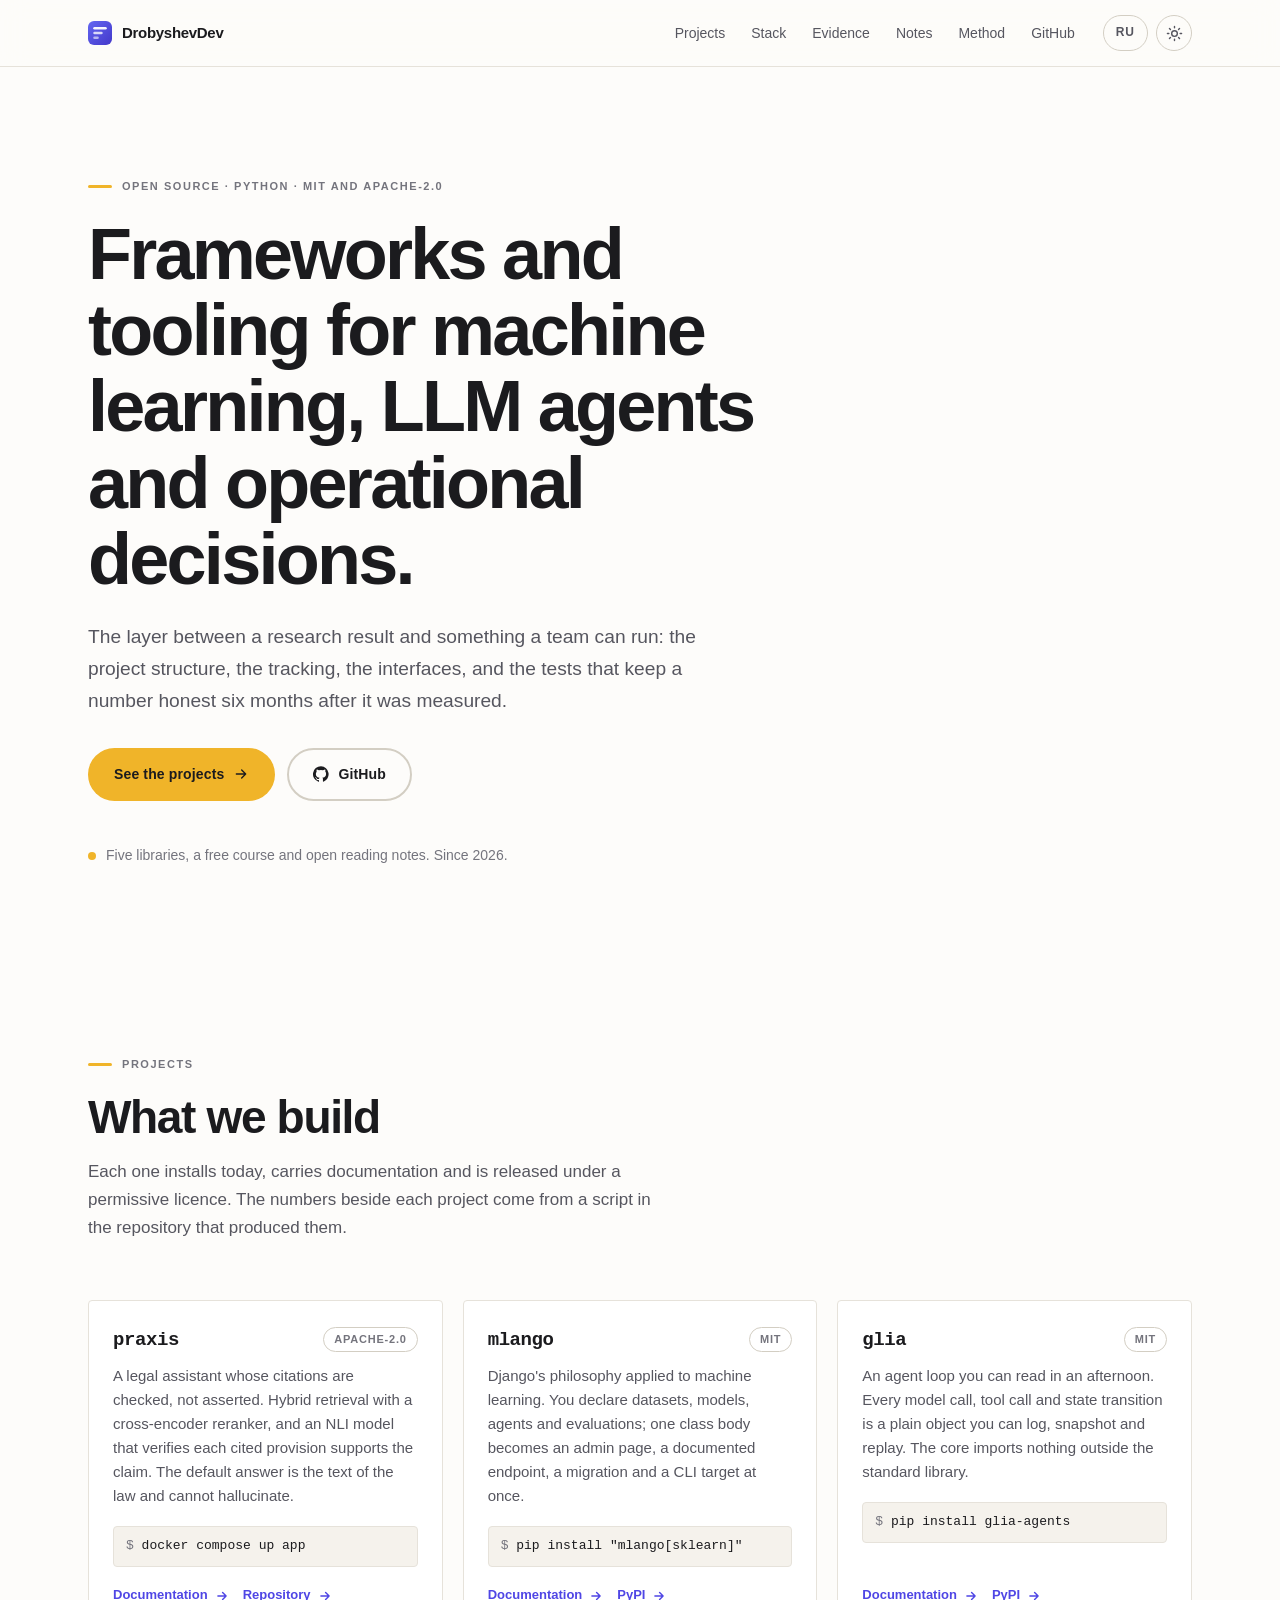
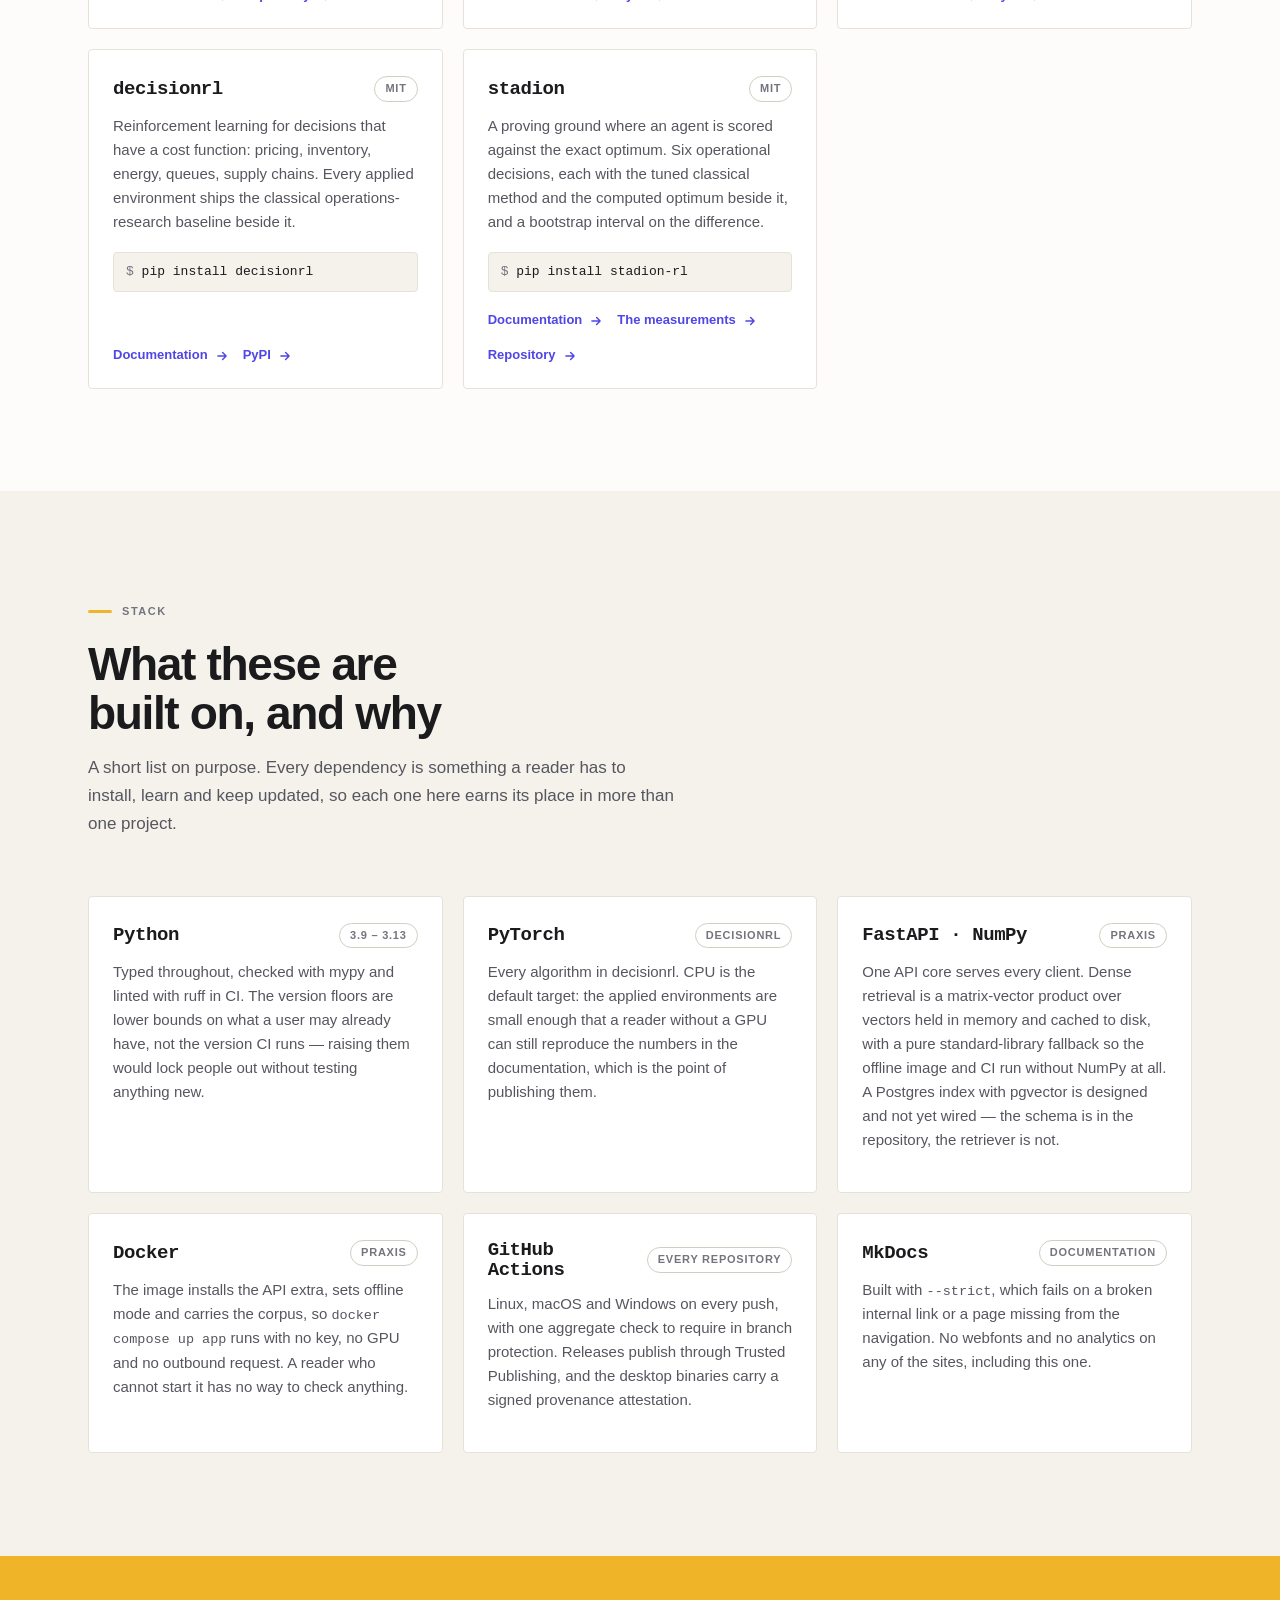
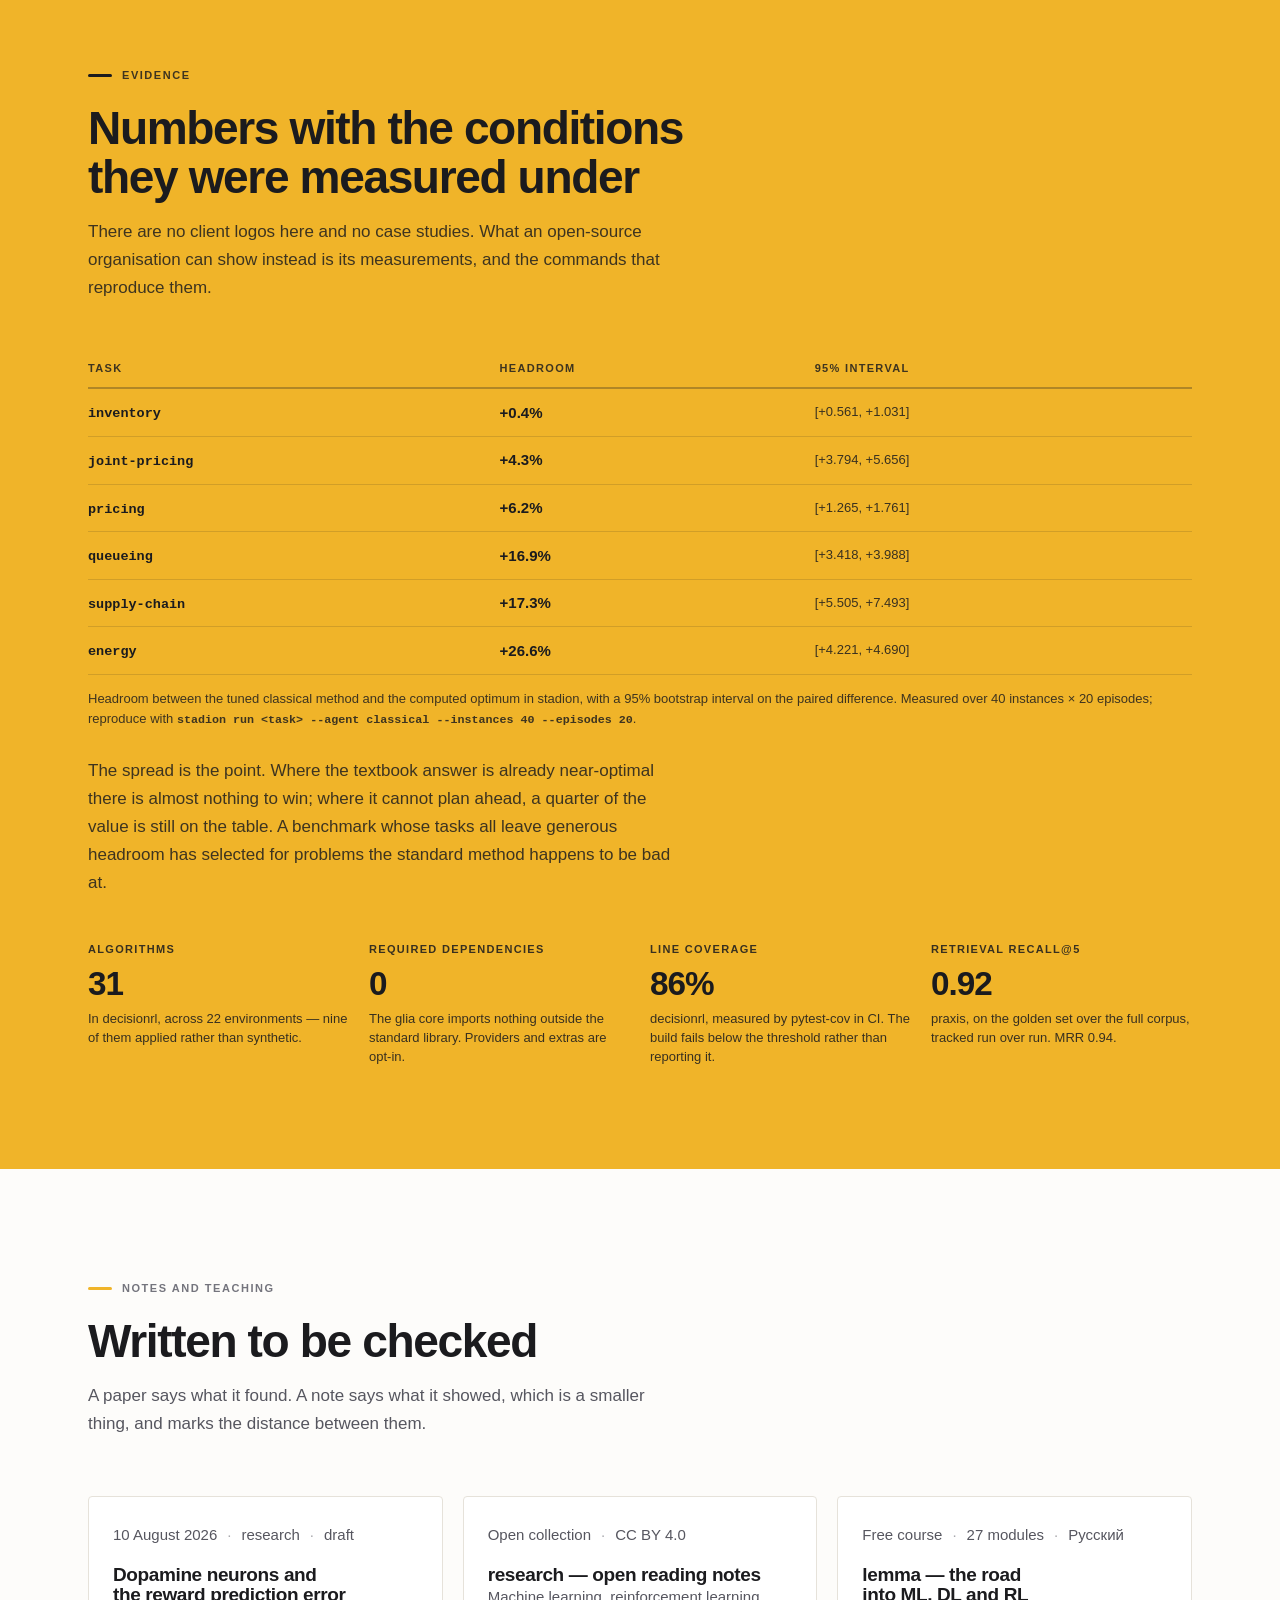
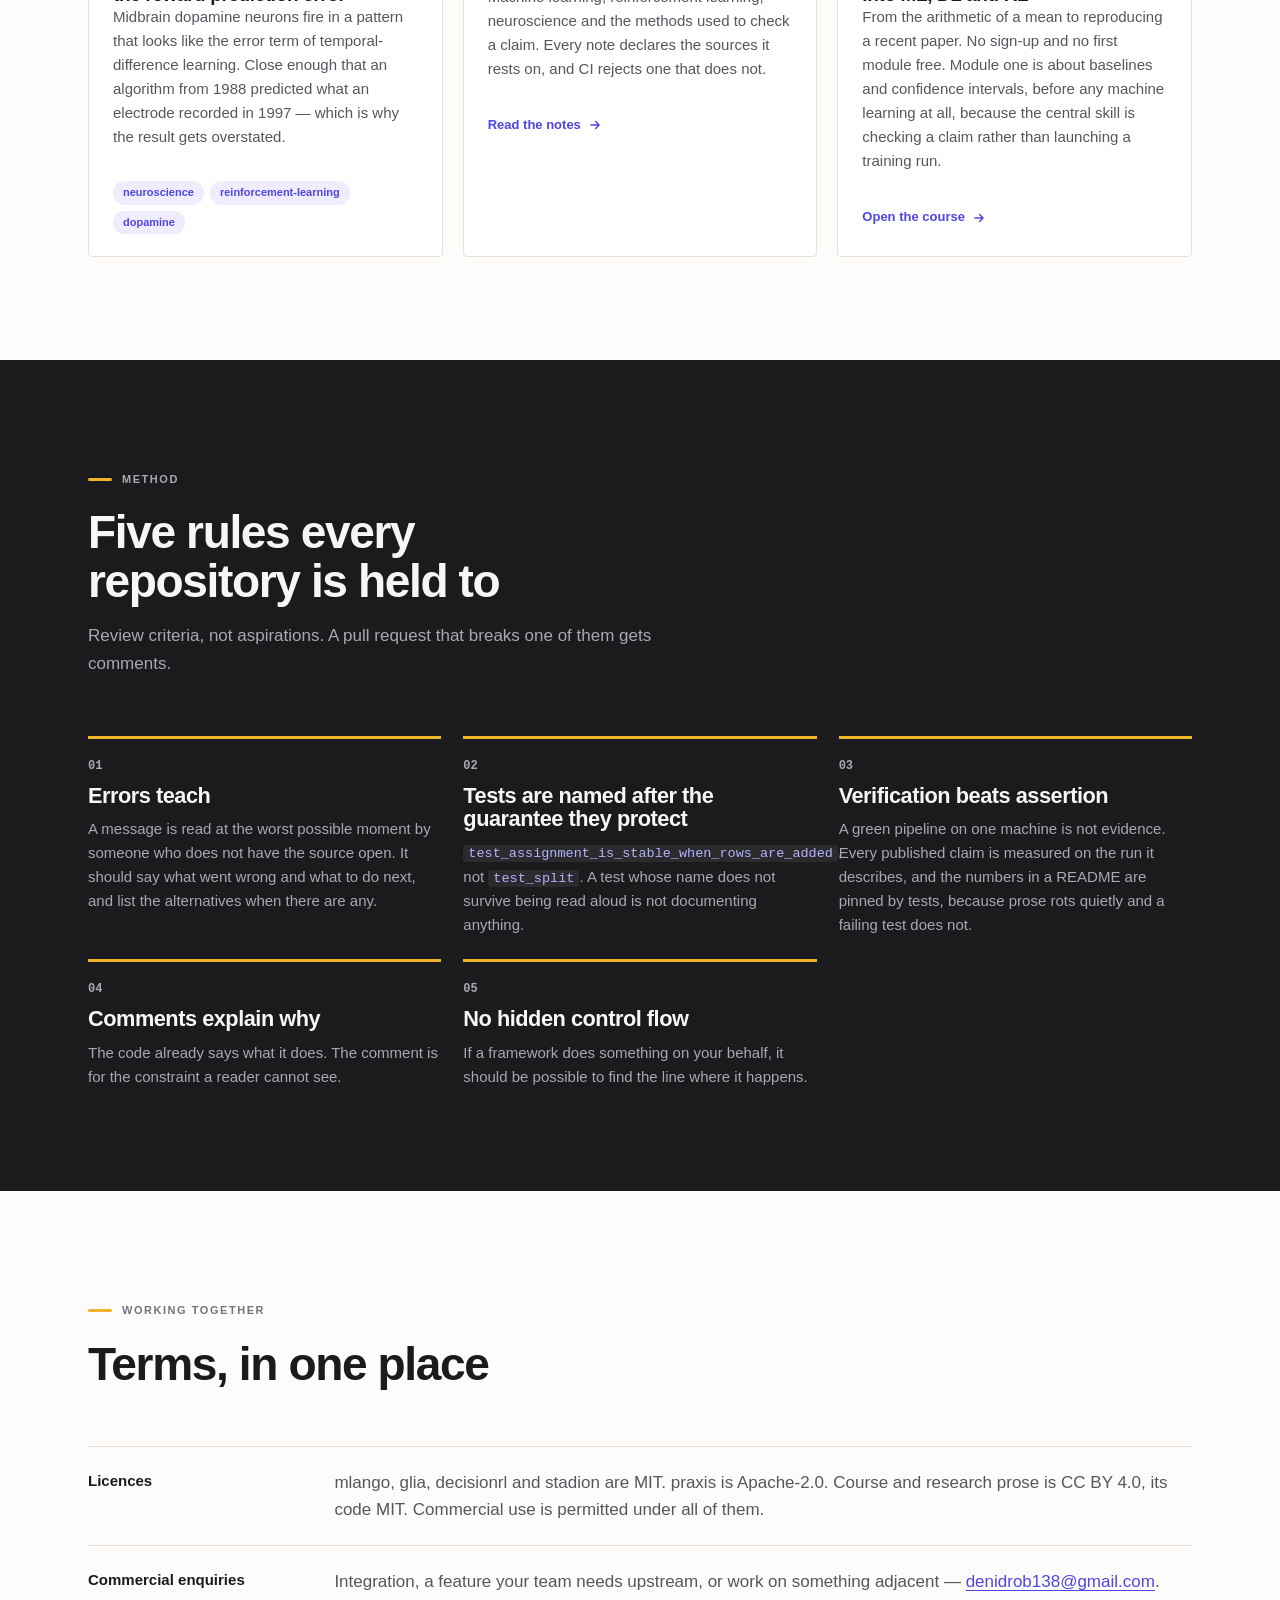
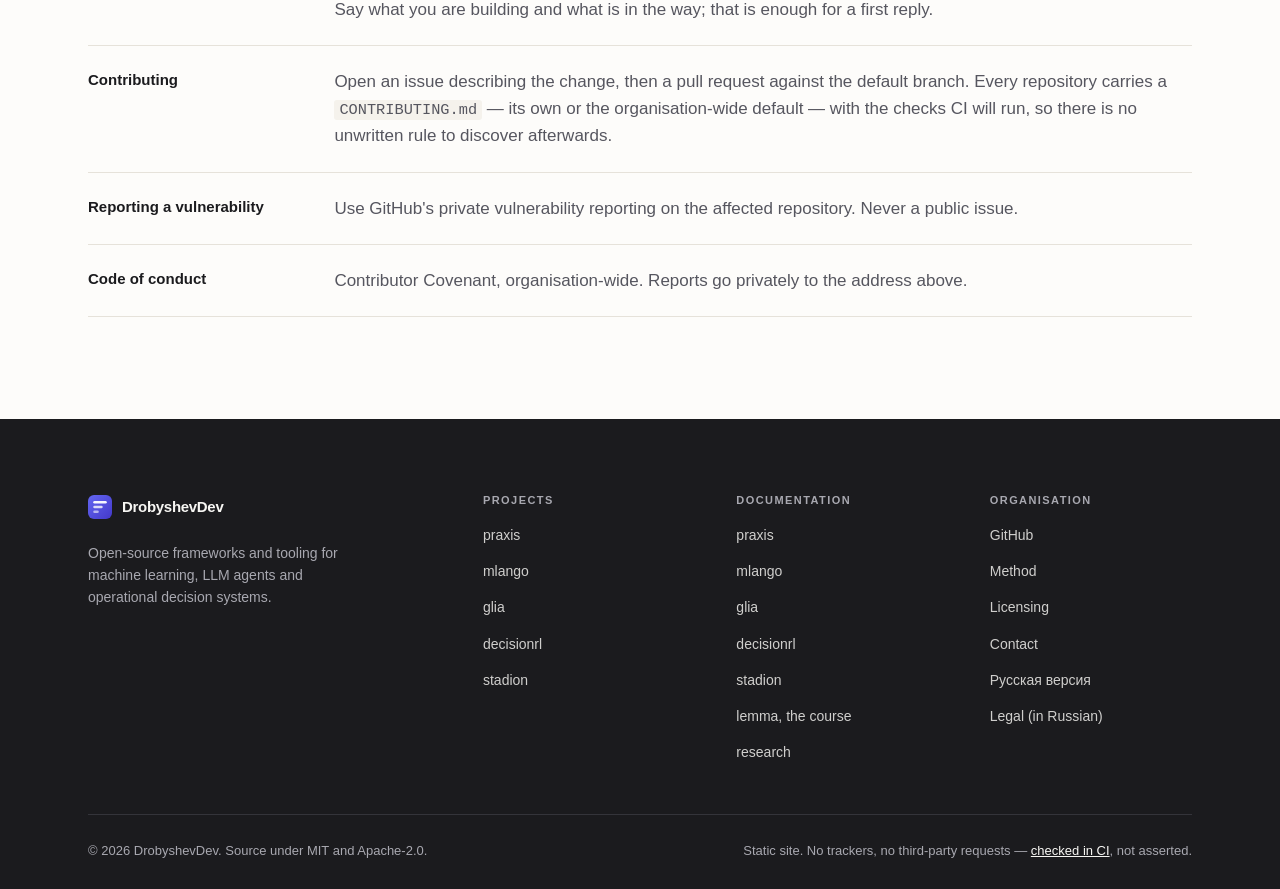
==== commit 6d05f510: "Describe the retrieval that runs, not the one that is designed The stack card explained a design dec" ====
--- a/index.html
+++ b/index.html
@@ -330,11 +330,12 @@
         </article>
 
         <article class="card">
-          <div class="card-top"><h3>FastAPI · Postgres · pgvector</h3><span class="tag">praxis</span></div>
-          <p>
-            One API core serves every client. pgvector keeps the dense index in the same database
-            as the corpus, so there is no second system to keep in sync and no separate backup
-            story for the part that makes answers.
+          <div class="card-top"><h3>FastAPI · NumPy</h3><span class="tag">praxis</span></div>
+          <p>
+            One API core serves every client. Dense retrieval is a matrix-vector product over
+            vectors held in memory and cached to disk, with a pure standard-library fallback so
+            the offline image and CI run without NumPy at all. A Postgres index with pgvector is
+            designed and not yet wired — the schema is in the repository, the retriever is not.
           </p>
         </article>
 
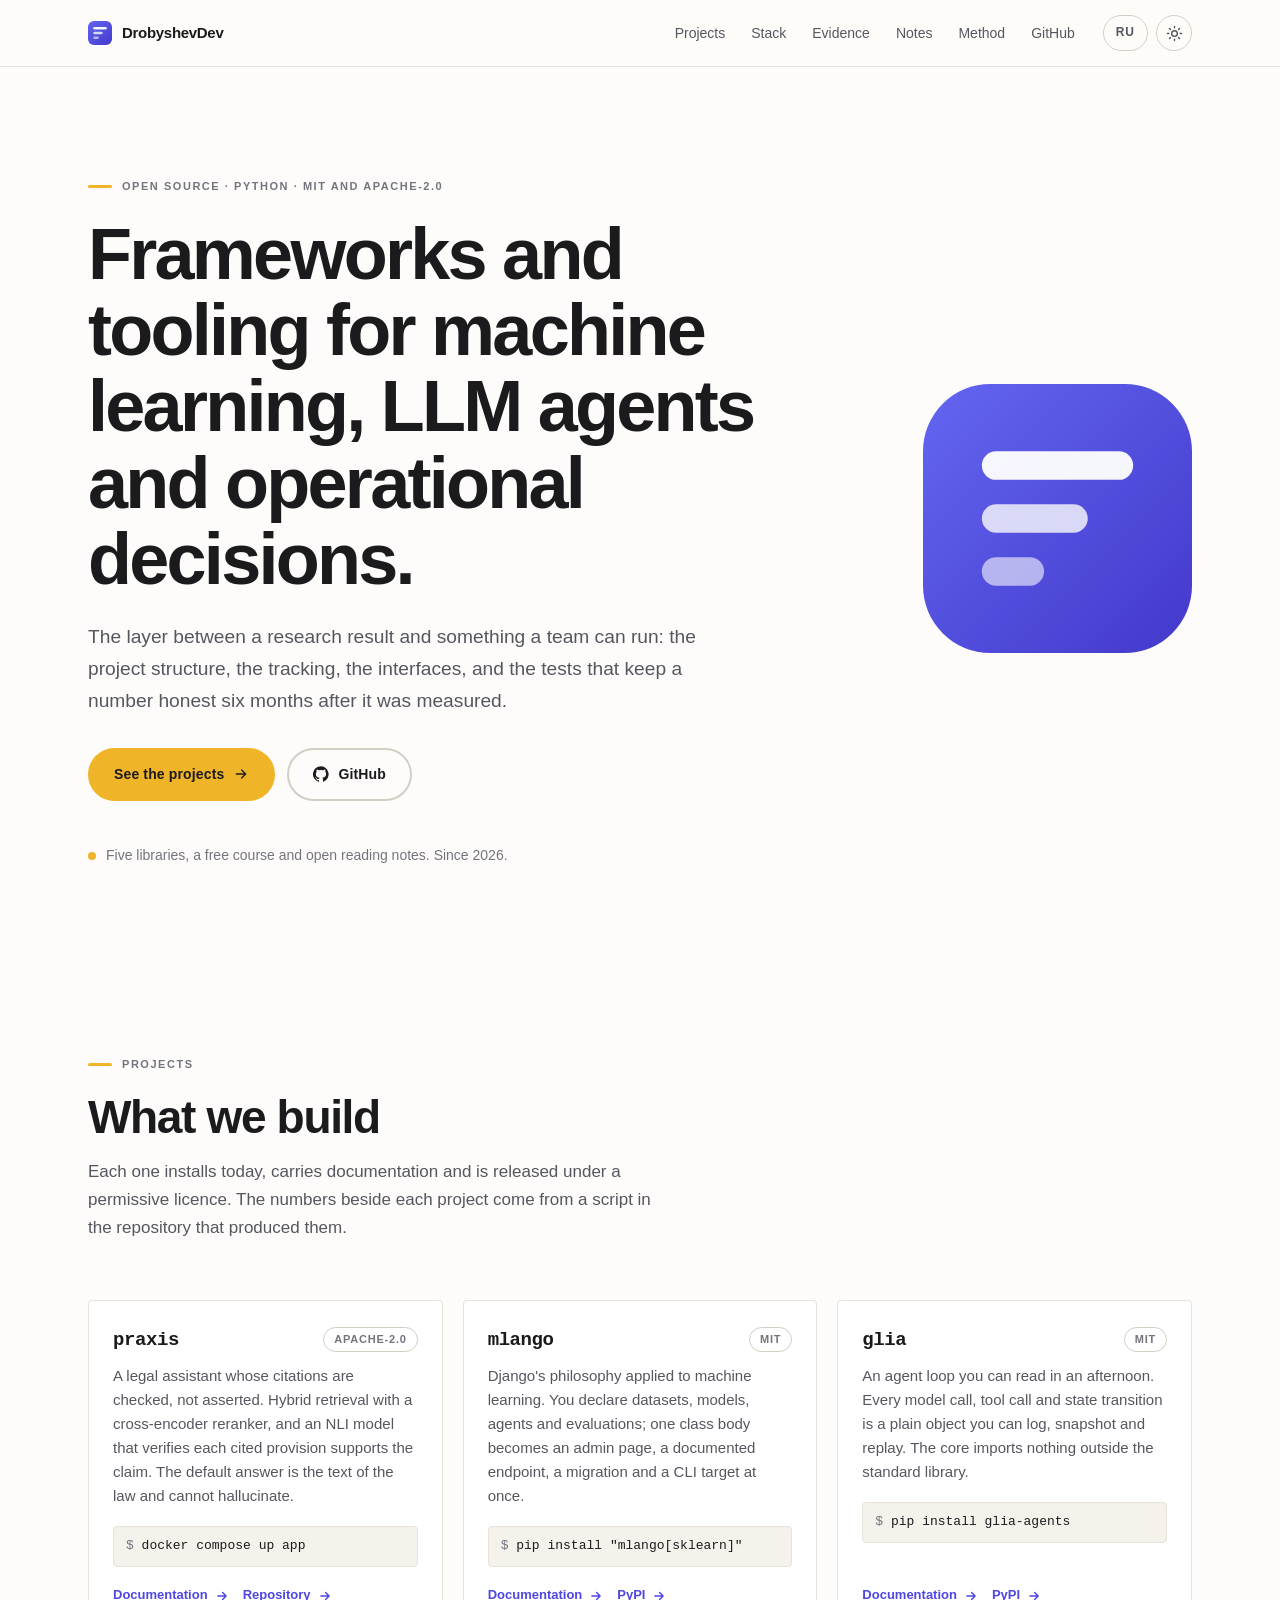
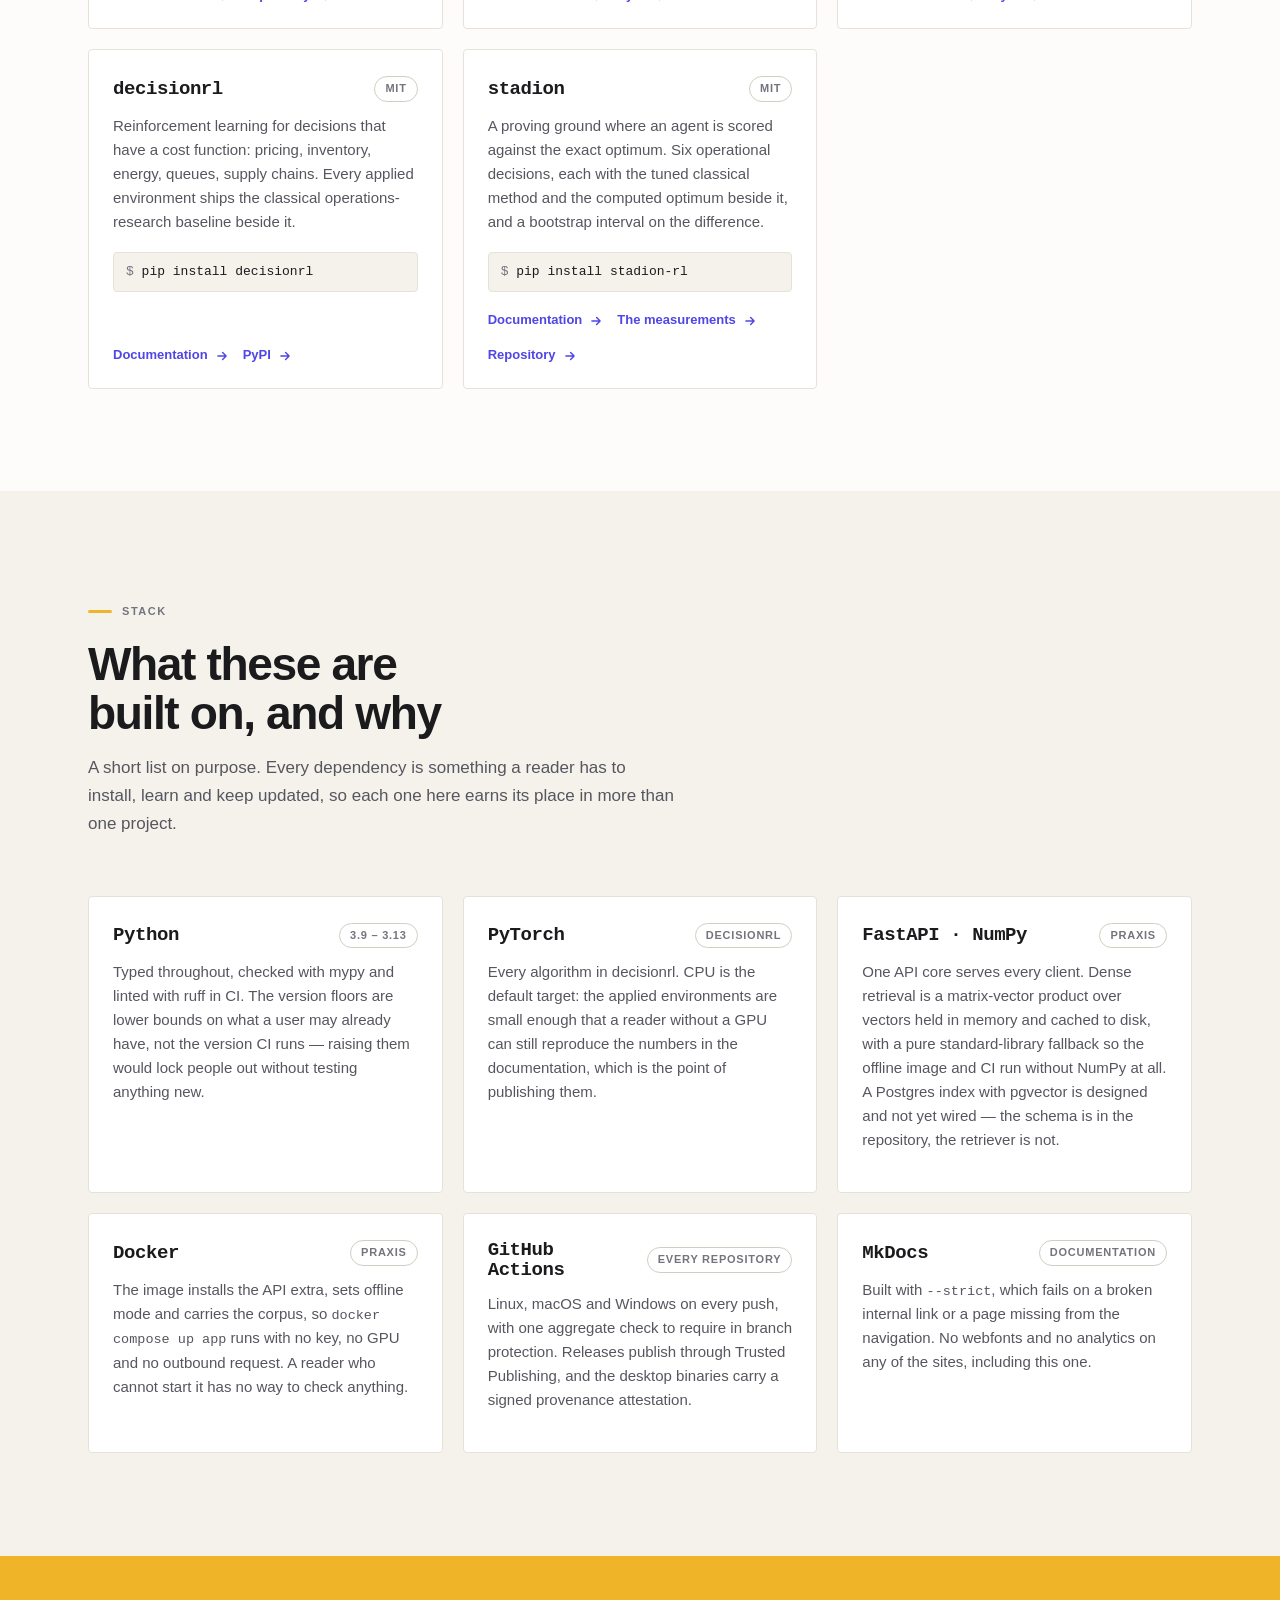
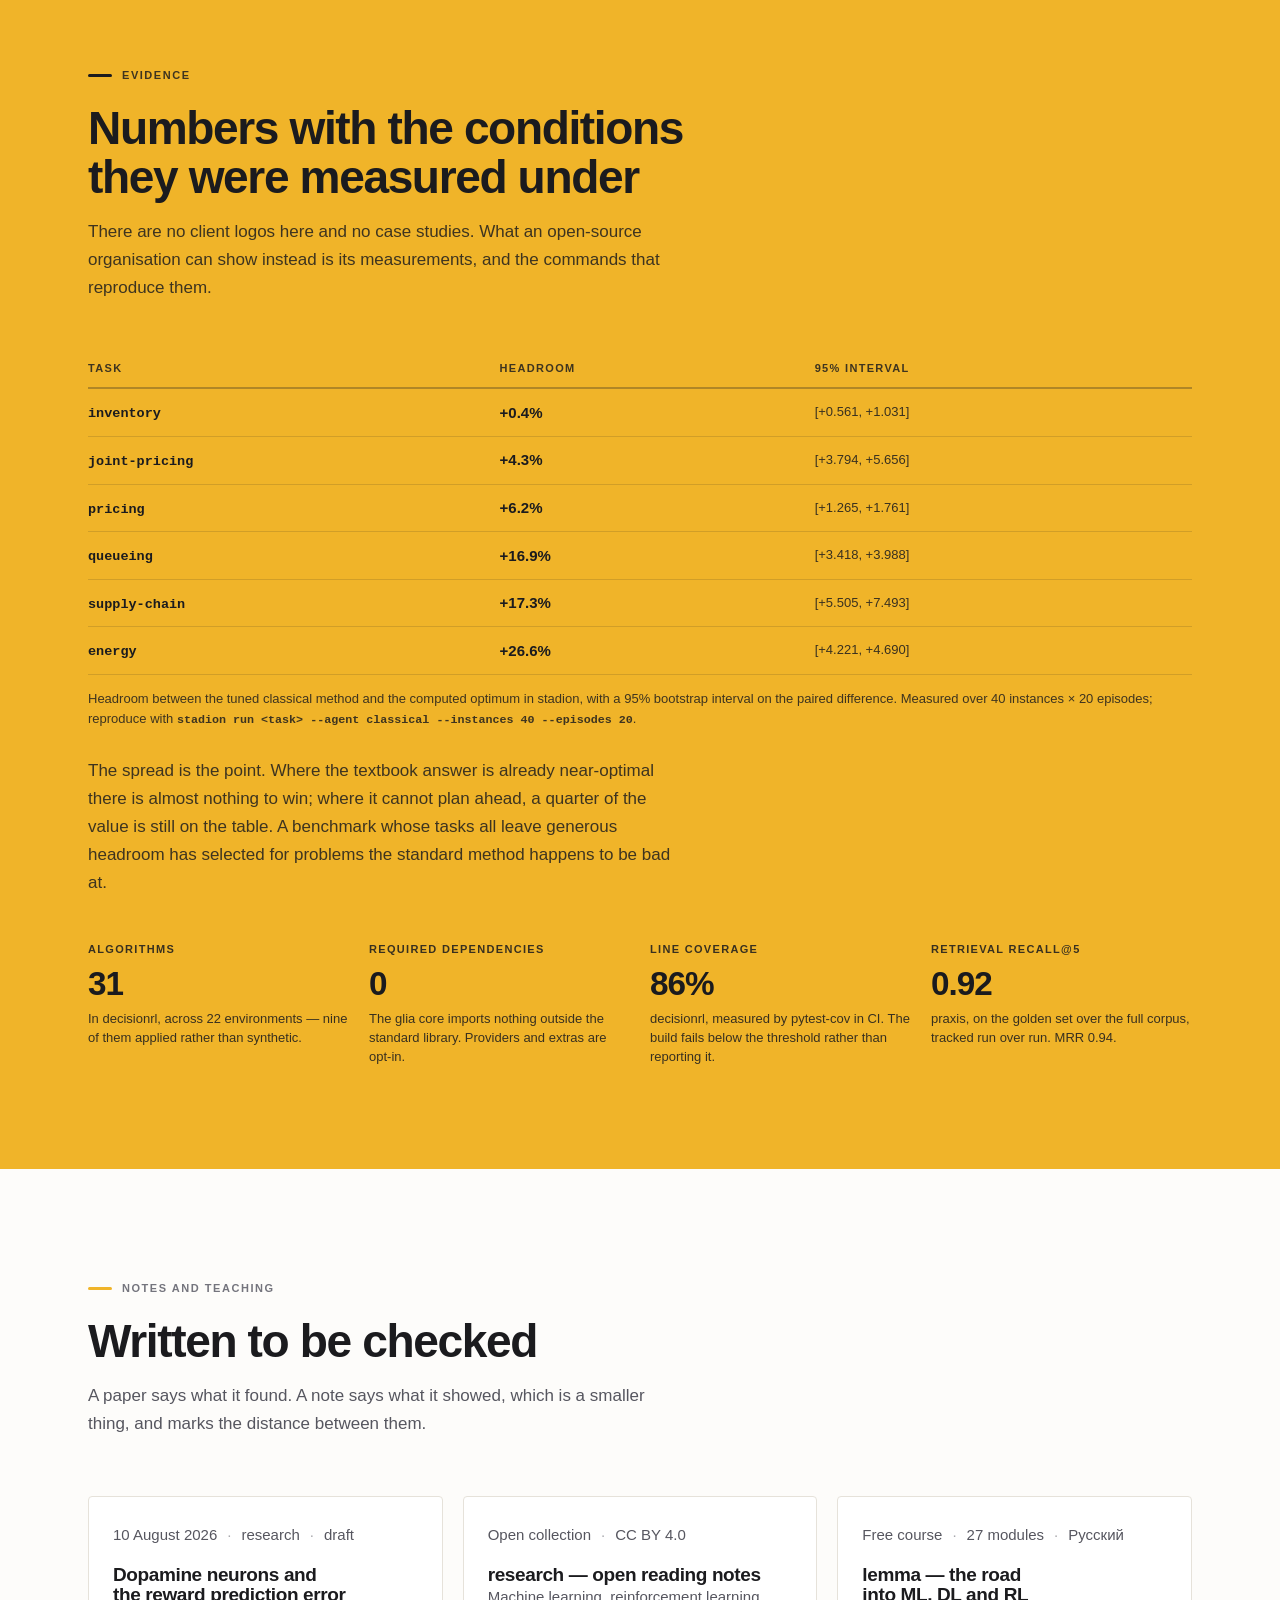
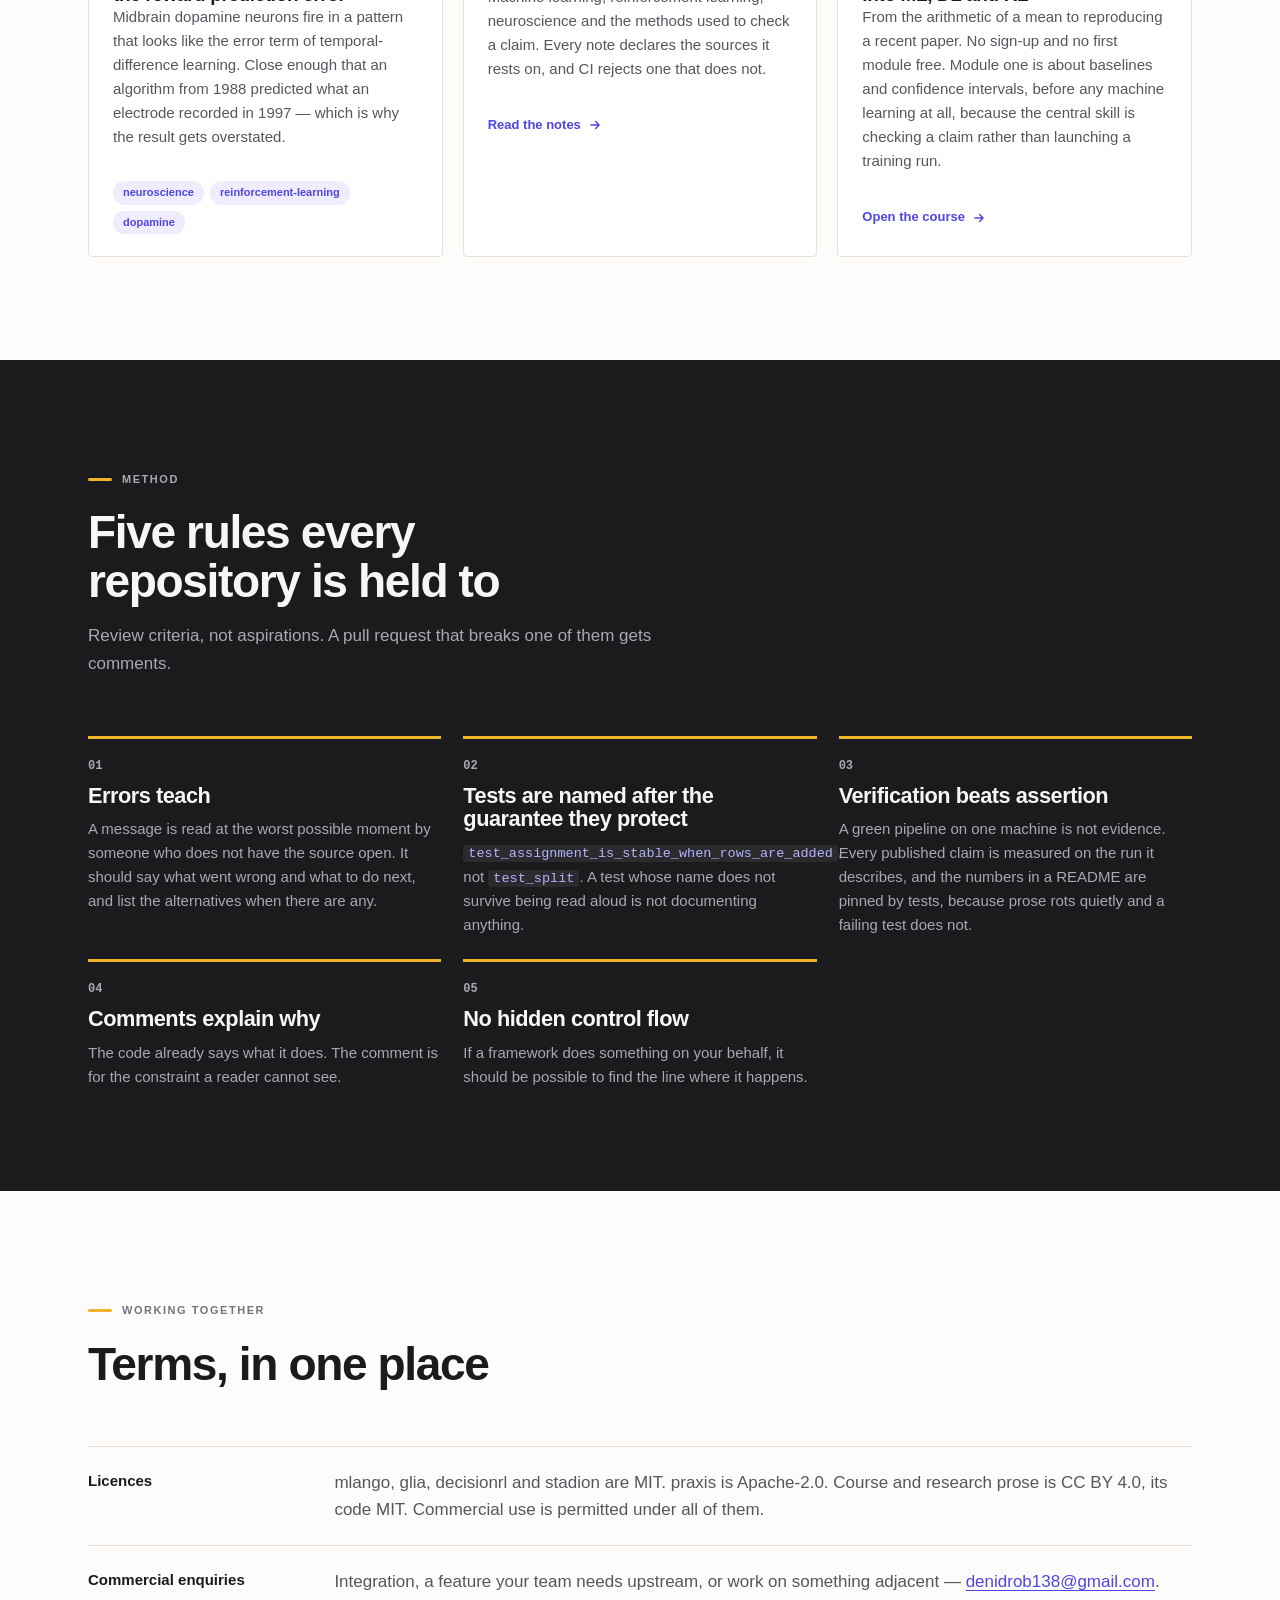
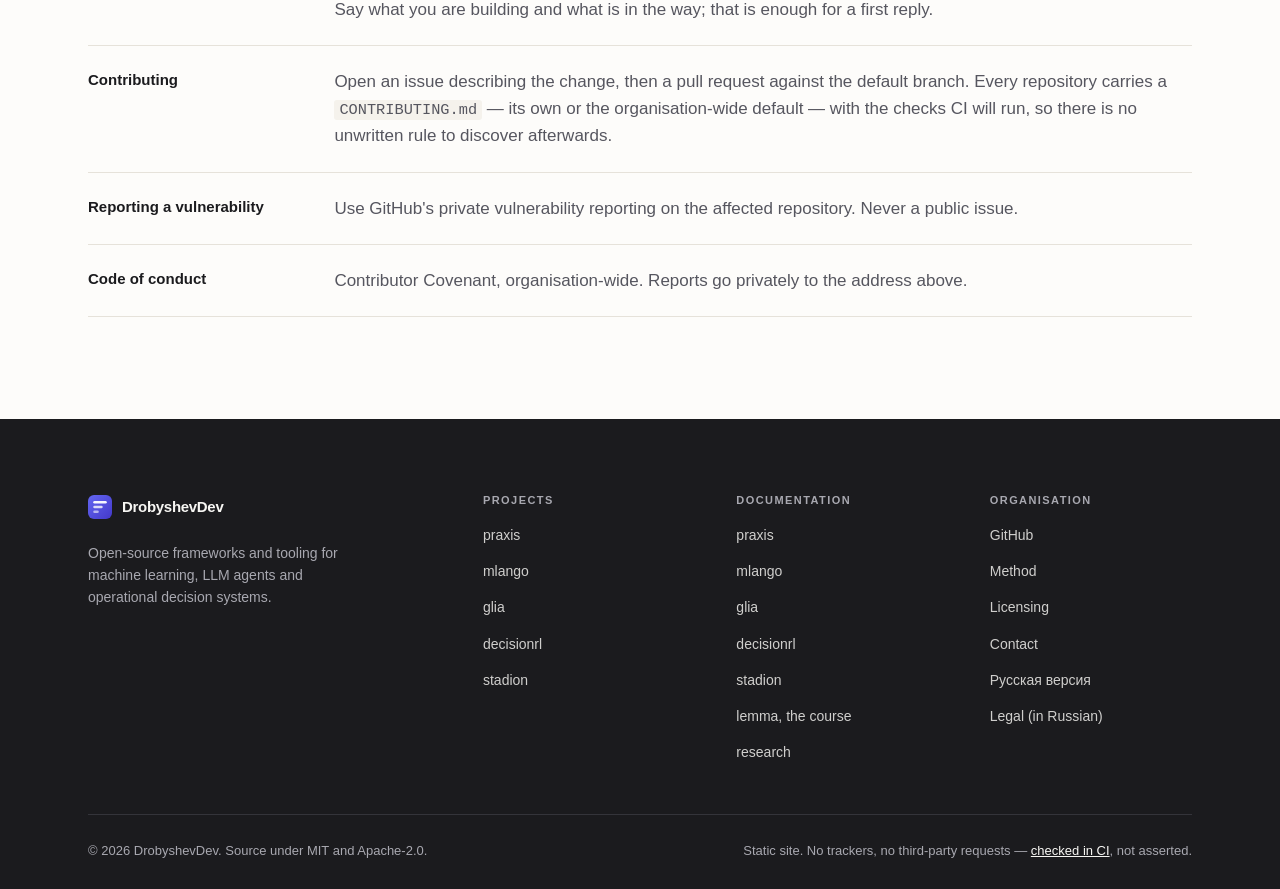
==== commit c917629f: "Fill the empty half of the hero with the mark The headline is capped at 17ch, so from the desktop br" ====
--- a/index.html
+++ b/index.html
@@ -156,6 +156,8 @@
   <!-- ==================== Hero ==================== -->
   <section class="hero">
     <div class="wrap">
+      <div class="hero-grid">
+      <div class="hero-copy">
       <p class="eyebrow">Open source · Python · MIT and Apache-2.0</p>
 
       <h1>Frameworks and tooling for machine learning, LLM agents and operational decisions.</h1>
@@ -178,6 +180,13 @@
       </div>
 
       <p class="hero-since"><span class="dot"></span> Five libraries, a free course and open reading notes. Since 2026.</p>
+
+      </div>
+
+      <div class="hero-mark" aria-hidden="true">
+        <img src="/assets/mark.svg" alt="" width="320" height="320" decoding="async">
+      </div>
+      </div>
     </div>
   </section>
 
--- a/assets/site.css
+++ b/assets/site.css
@@ -286,6 +286,25 @@
   font-size: .875rem; color: var(--ink-3);
 }
 .hero-since .dot { width: 8px; height: 8px; border-radius: 999px; background: var(--bright); }
+
+/* The right half of the hero was empty at desktop widths because the headline
+   is capped at 17ch. The mark fills it at a size where its three bars read as
+   the shape they are, and it is decorative: the name is already in the header,
+   so it carries alt="" and is dropped entirely below the breakpoint rather
+   than shrunk into an ornament. */
+.hero-grid { display: grid; gap: clamp(32px, 5vw, 72px); align-items: center; }
+
+.hero-mark { display: none; }
+
+@media (min-width: 960px) {
+  .hero-grid { grid-template-columns: minmax(0, 1fr) auto; }
+  .hero-mark { display: block; justify-self: end; }
+  .hero-mark img {
+    width: clamp(200px, 21vw, 288px);
+    height: auto;
+    border-radius: 24px;
+  }
+}
 
 /* --- Card grid ------------------------------------------------------------ */
 
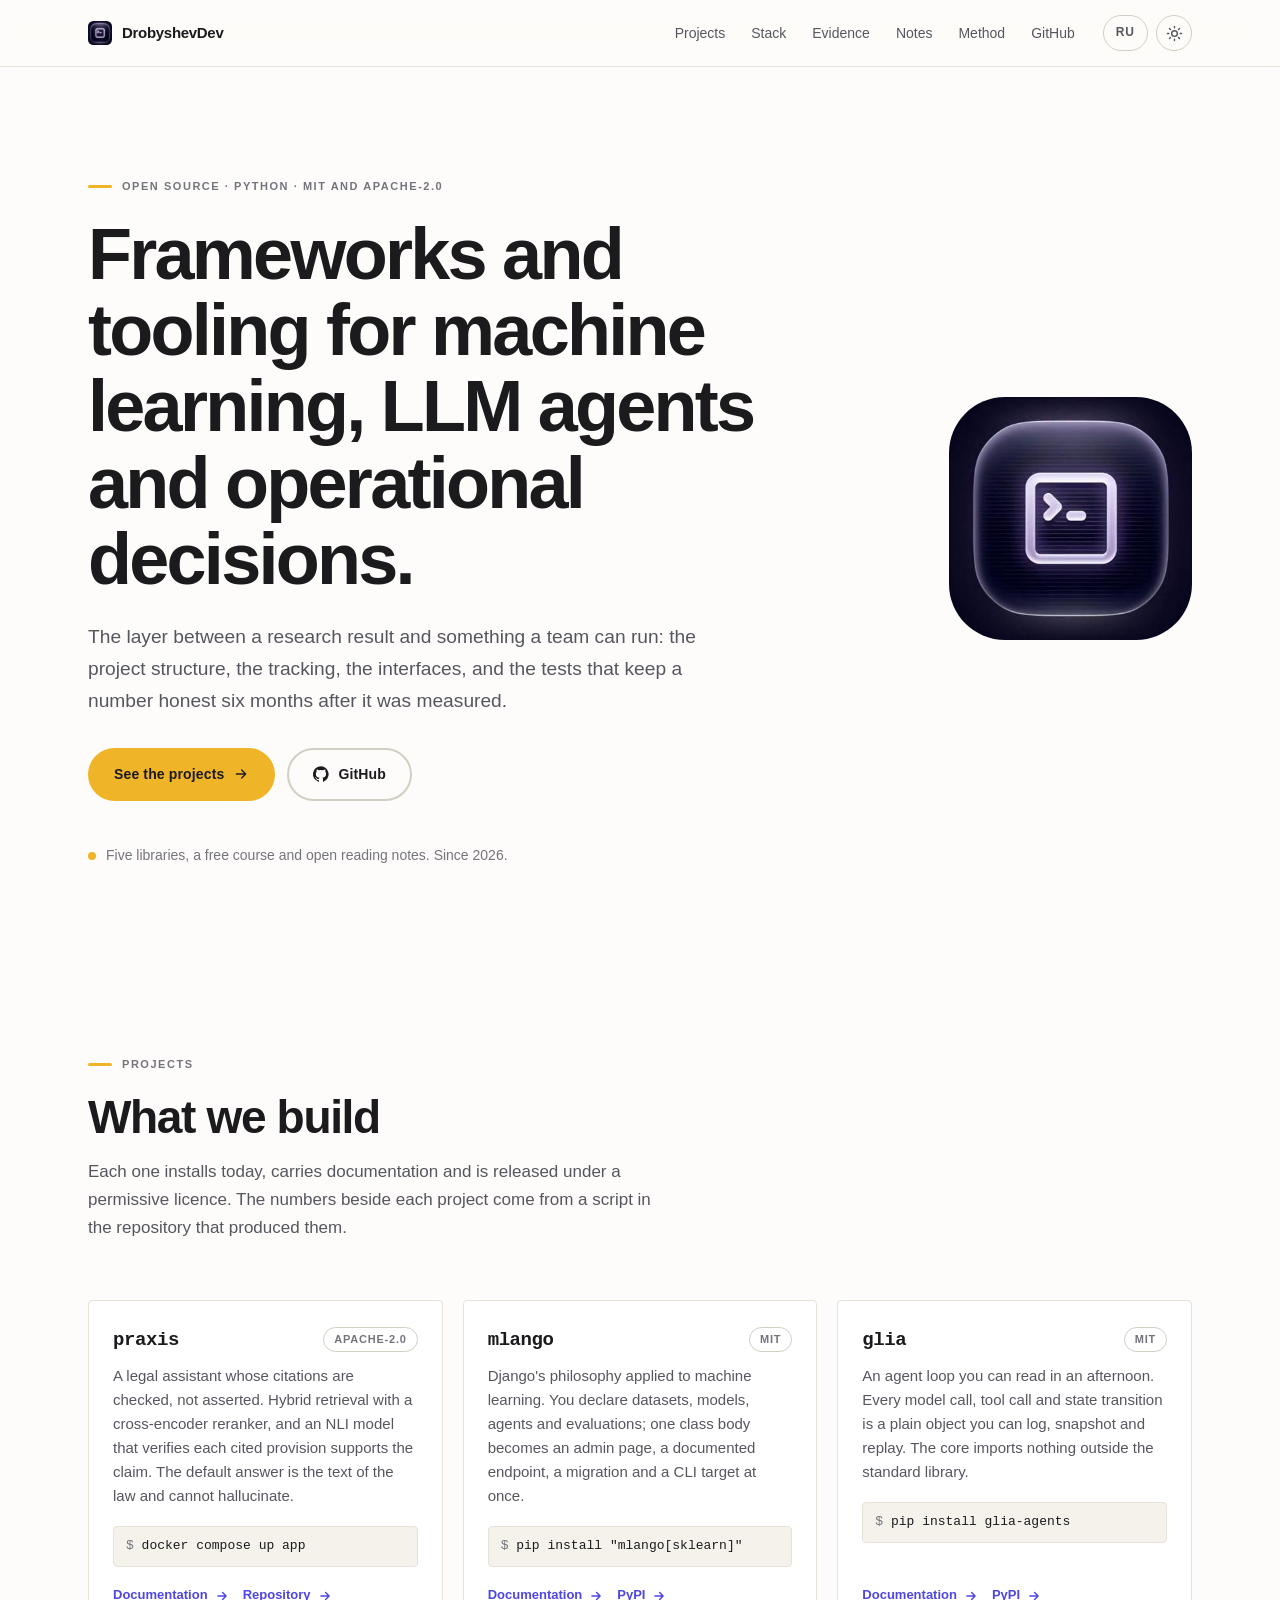
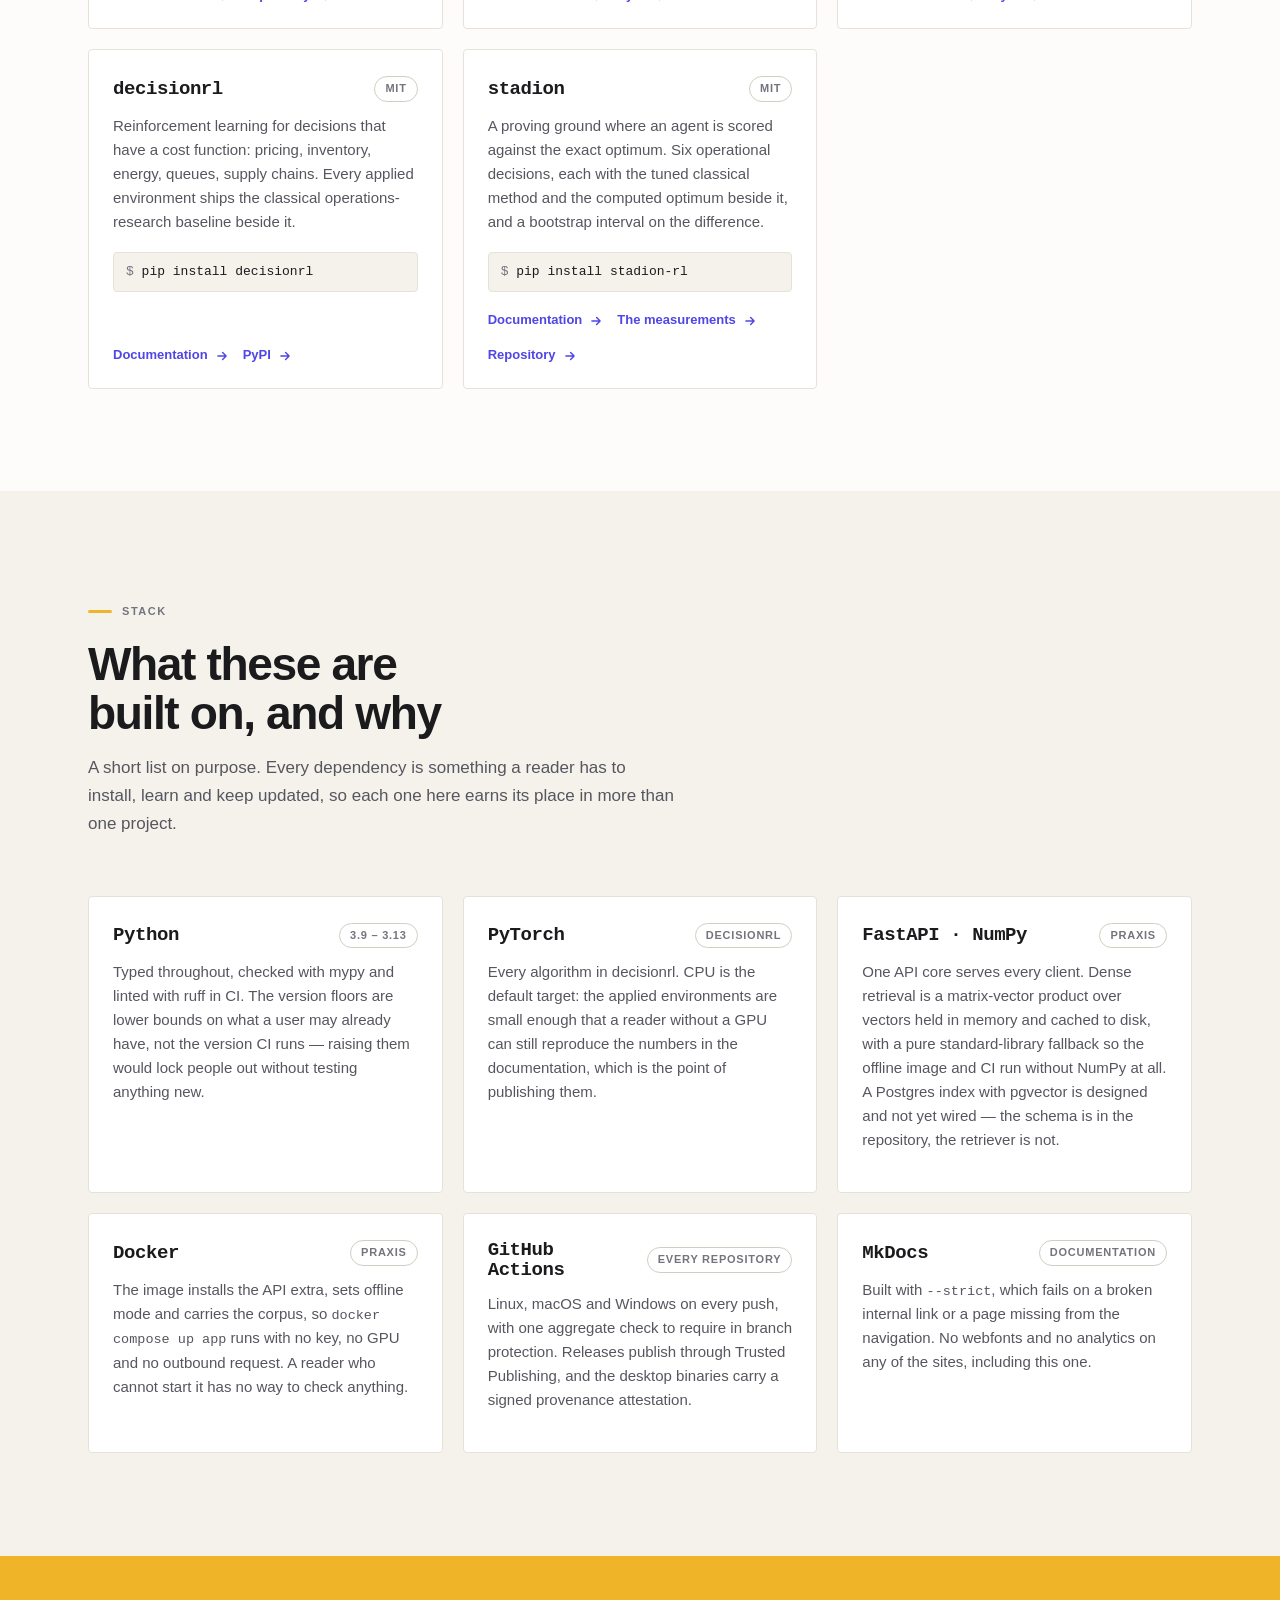
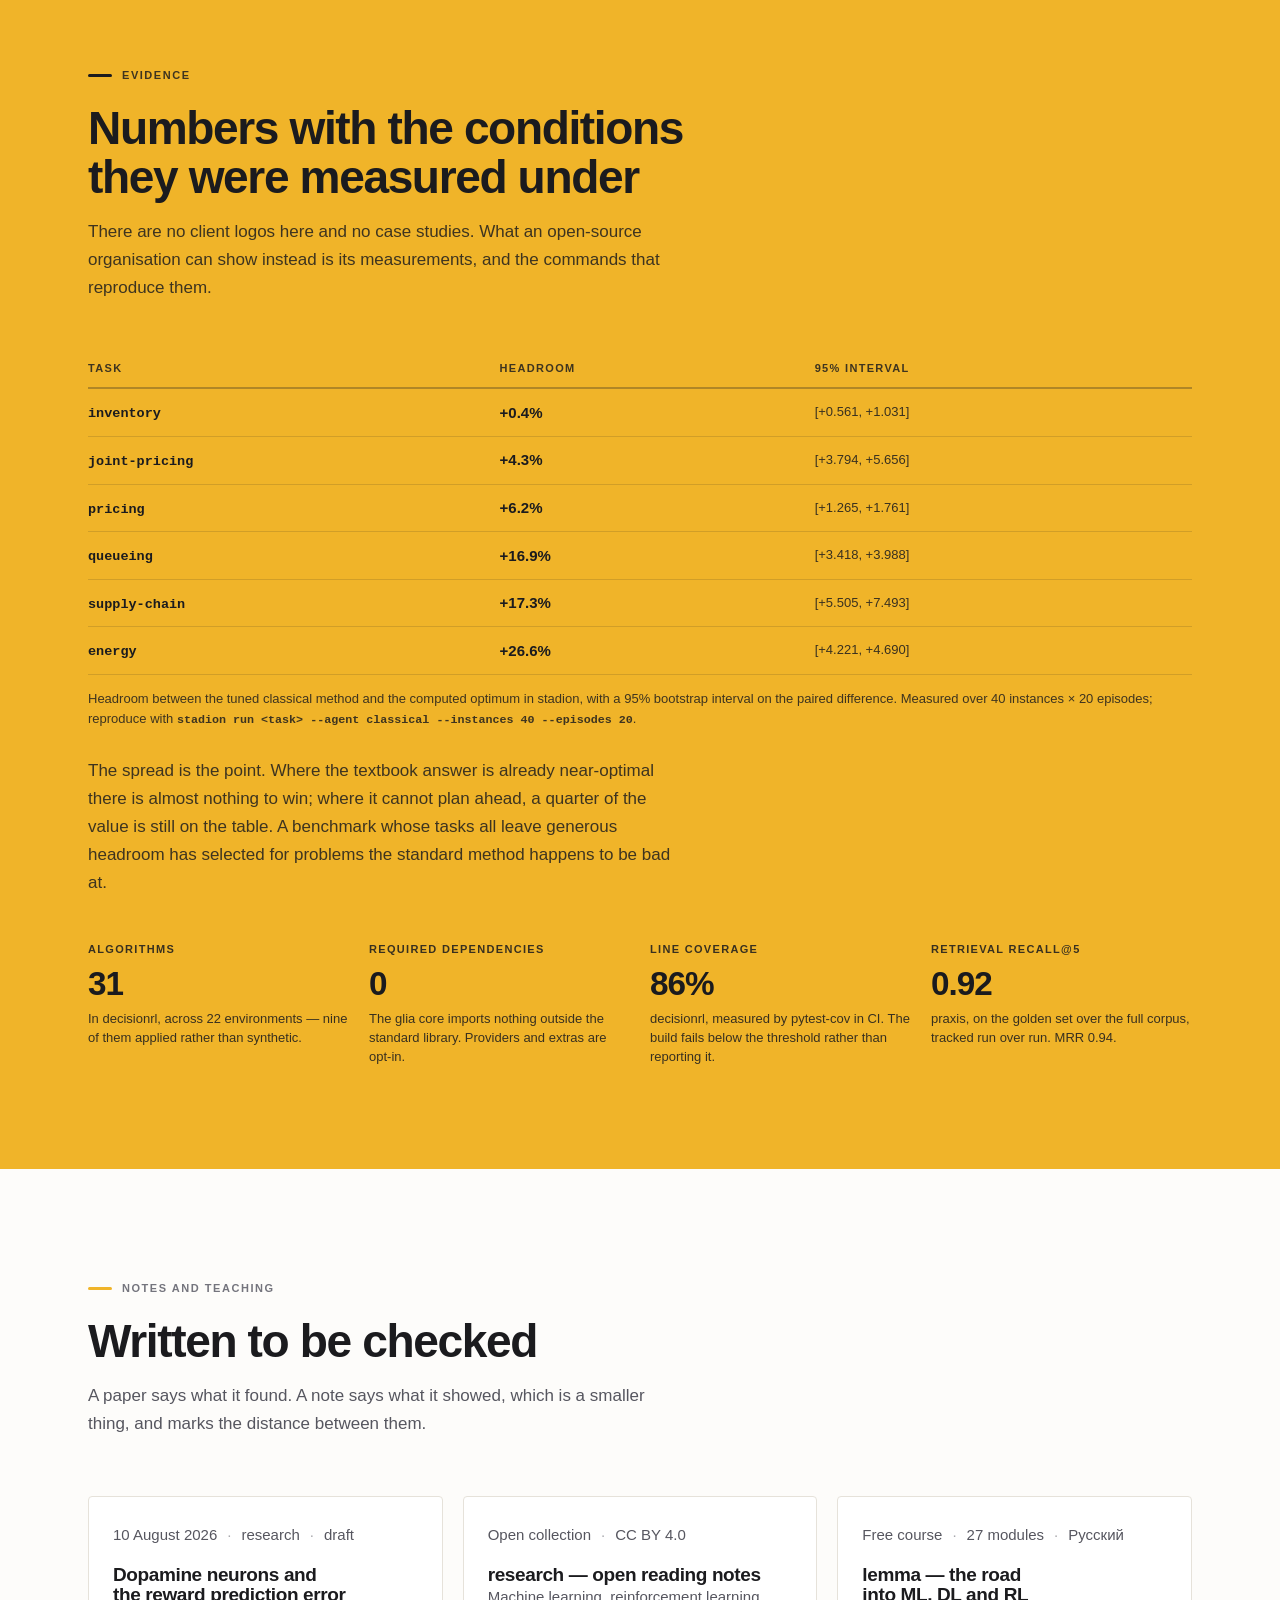
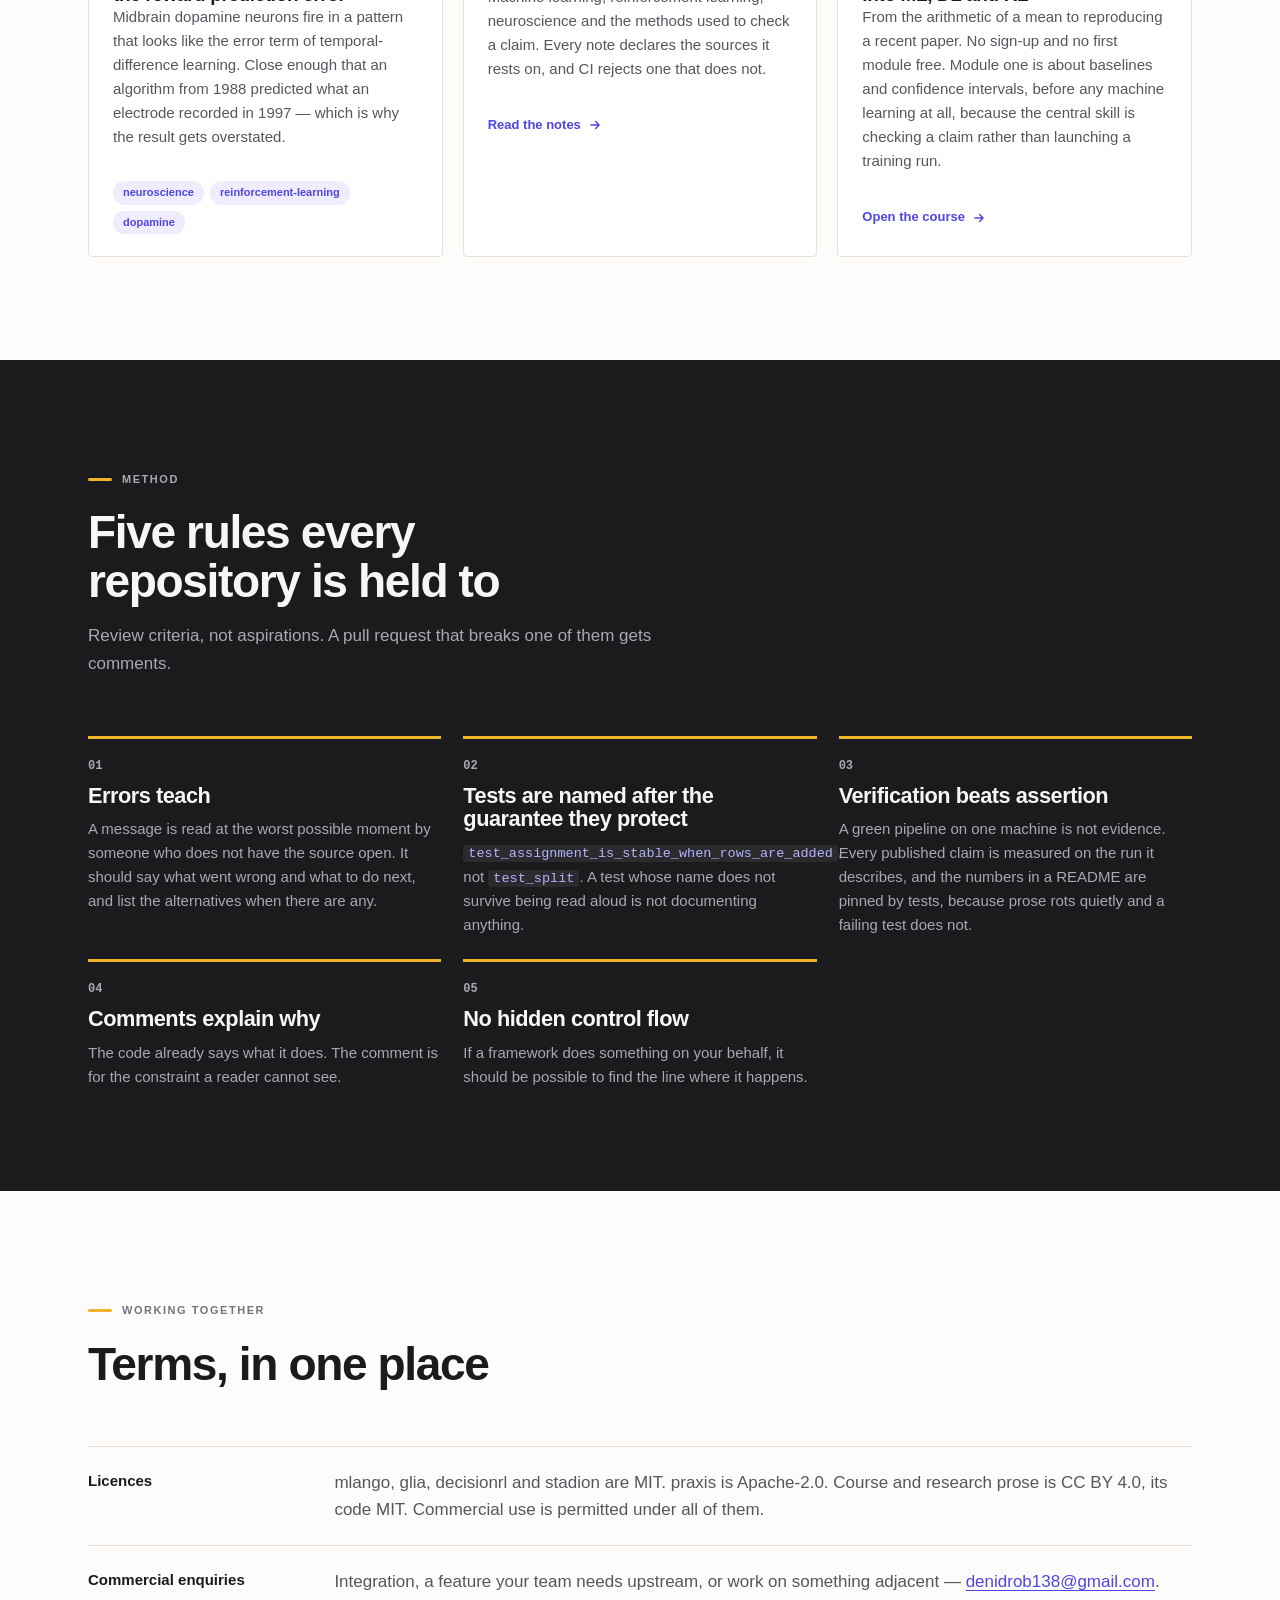
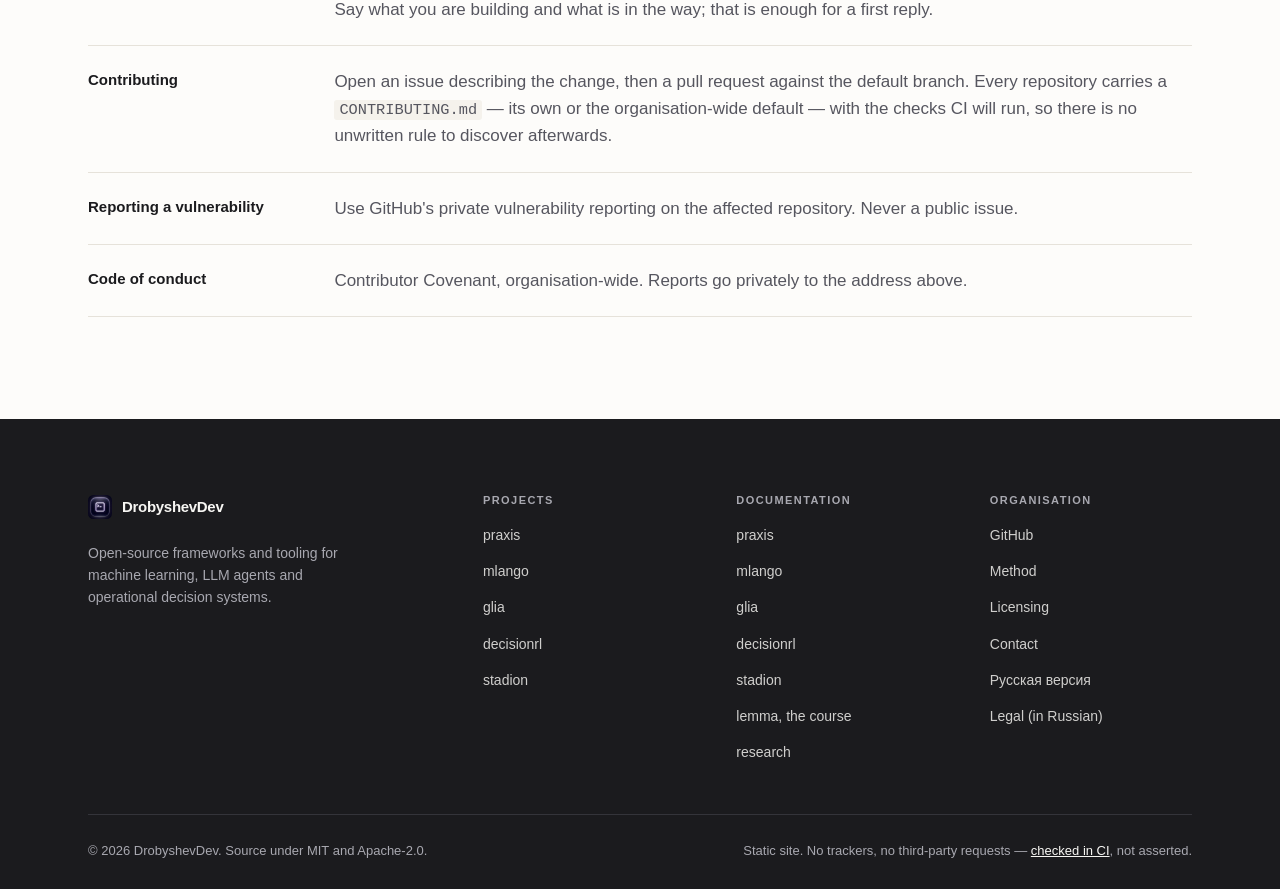
==== commit 8a5e71f8: "Use the real organisation mark everywhere The site drew its own mark -- an indigo square with three " ====
--- a/index.html
+++ b/index.html
@@ -26,7 +26,7 @@
 <meta name="twitter:card" content="summary_large_image">
 <meta name="twitter:image" content="https://drobyshevdev.github.io/assets/og.png">
 
-<link rel="icon" href="/assets/favicon.svg" type="image/svg+xml">
+<link rel="icon" href="/assets/favicon.png" type="image/png">
 <link rel="apple-touch-icon" href="/assets/apple-touch-icon.png">
 <link rel="stylesheet" href="/assets/site.css">
 
@@ -47,7 +47,7 @@
       "@id": "https://drobyshevdev.github.io/#org",
       "name": "DrobyshevDev",
       "url": "https://drobyshevdev.github.io/",
-      "logo": "https://drobyshevdev.github.io/assets/mark.svg",
+      "logo": "https://drobyshevdev.github.io/assets/mark.png",
       "image": "https://drobyshevdev.github.io/assets/og.png",
       "description": "Open-source frameworks and tooling for machine learning, LLM agents and operational decision systems.",
       "sameAs": ["https://github.com/DrobyshevDev"],
@@ -122,7 +122,7 @@
 <header class="site-header">
   <div class="wrap">
     <a class="brand" href="/">
-      <img class="mark" src="/assets/mark.svg" alt="" width="24" height="24">
+      <img class="mark" src="/assets/mark.png" alt="" width="24" height="24">
       DrobyshevDev
     </a>
 
@@ -184,7 +184,7 @@
       </div>
 
       <div class="hero-mark" aria-hidden="true">
-        <img src="/assets/mark.svg" alt="" width="320" height="320" decoding="async">
+        <img src="/assets/mark.png" alt="" width="372" height="372" decoding="async">
       </div>
       </div>
     </div>
@@ -595,7 +595,7 @@
     <div class="footer-grid">
       <div class="footer-brand">
         <a class="brand" href="/">
-          <img class="mark" src="/assets/mark.svg" alt="" width="24" height="24">
+          <img class="mark" src="/assets/mark.png" alt="" width="24" height="24">
           DrobyshevDev
         </a>
         <p>
--- a/assets/site.css
+++ b/assets/site.css
@@ -190,7 +190,7 @@
   font-weight: 800; font-size: .9375rem; letter-spacing: -.02em;
   text-decoration: none; flex: none;
 }
-.brand .mark { width: 24px; height: 24px; border-radius: var(--radius); }
+.brand .mark { width: 24px; height: 24px; border-radius: 23%; }
 
 .nav { display: flex; align-items: center; gap: 26px; margin-left: auto; }
 .nav a {
@@ -300,9 +300,13 @@
   .hero-grid { grid-template-columns: minmax(0, 1fr) auto; }
   .hero-mark { display: block; justify-self: end; }
   .hero-mark img {
-    width: clamp(200px, 21vw, 288px);
+    /* Capped at 256 because the mark is a 372px raster: past that it softens.
+       The 23% radius trims the file's own dark corners, which would otherwise
+       show as a black square on the light theme; the rim glow reaches the
+       middle of each edge, not the corners, so nothing of it is lost. */
+    width: clamp(184px, 19vw, 256px);
     height: auto;
-    border-radius: 24px;
+    border-radius: 23%;
   }
 }
 
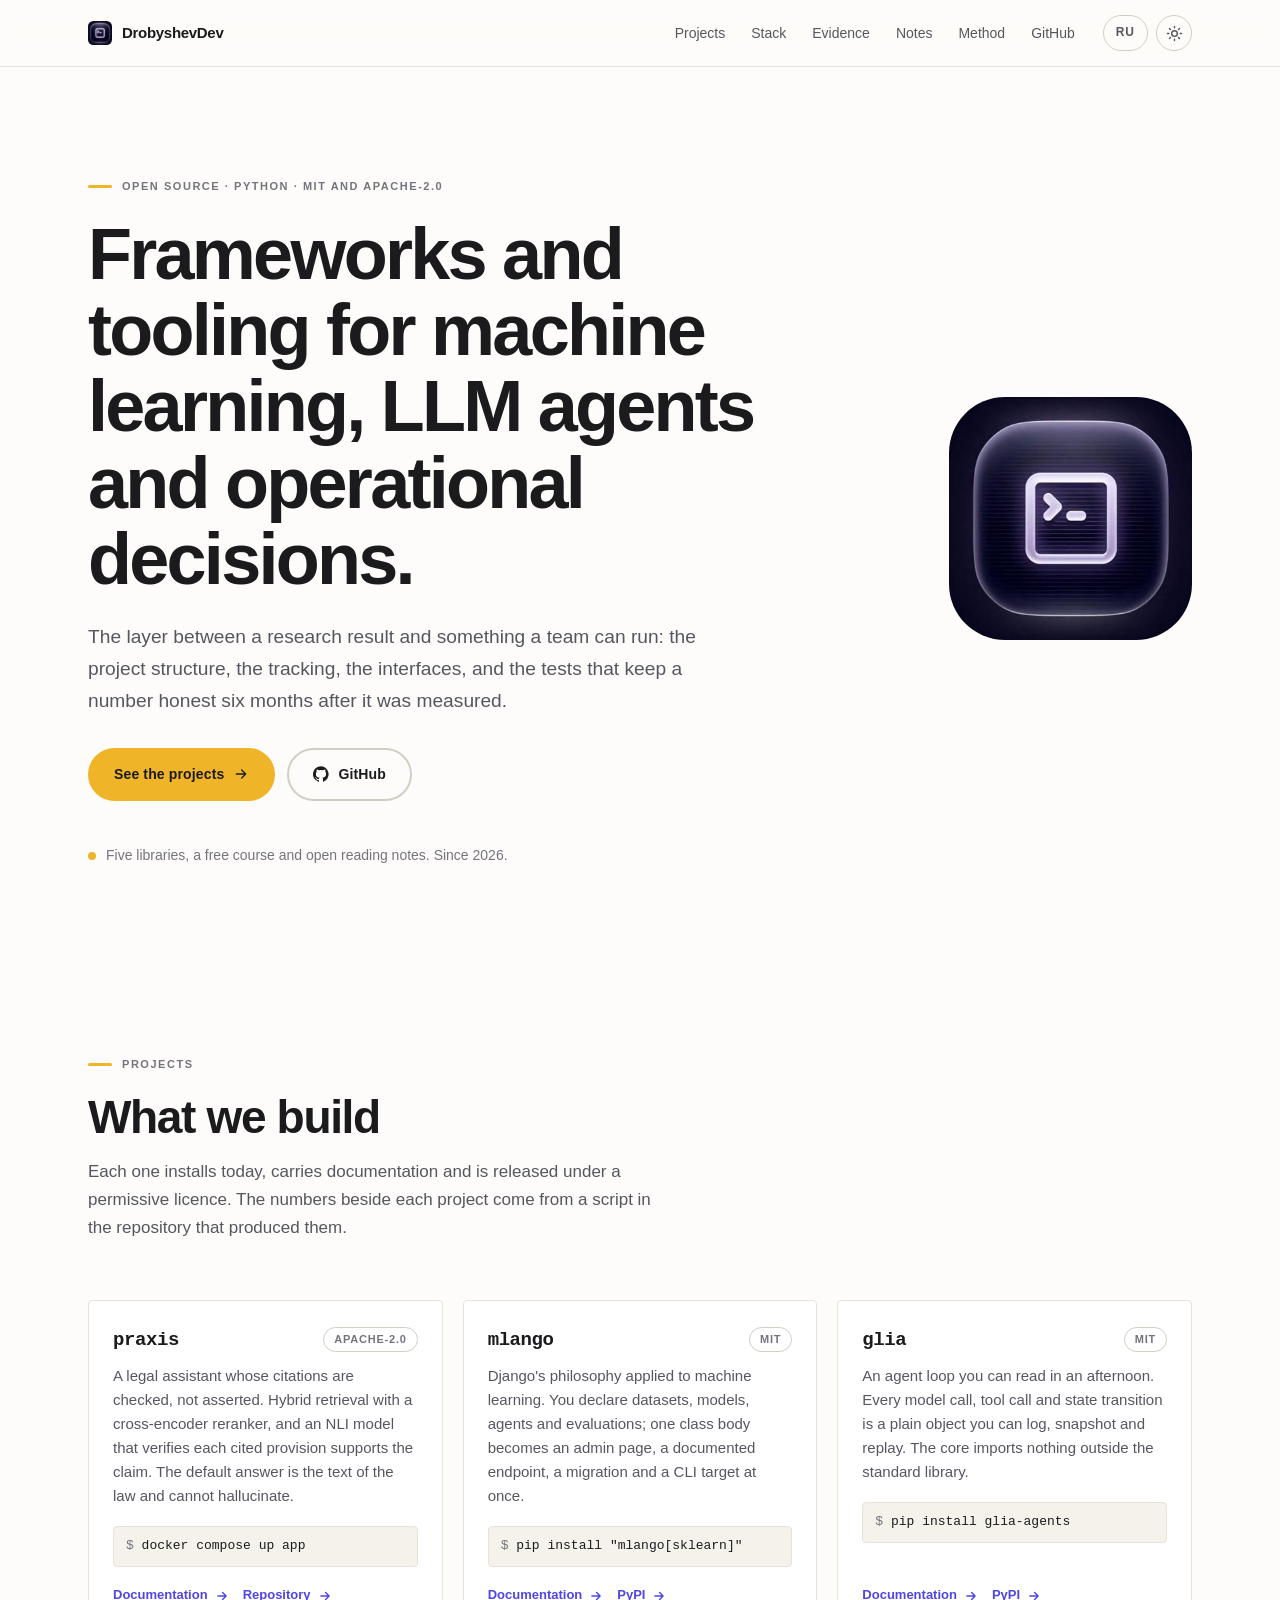
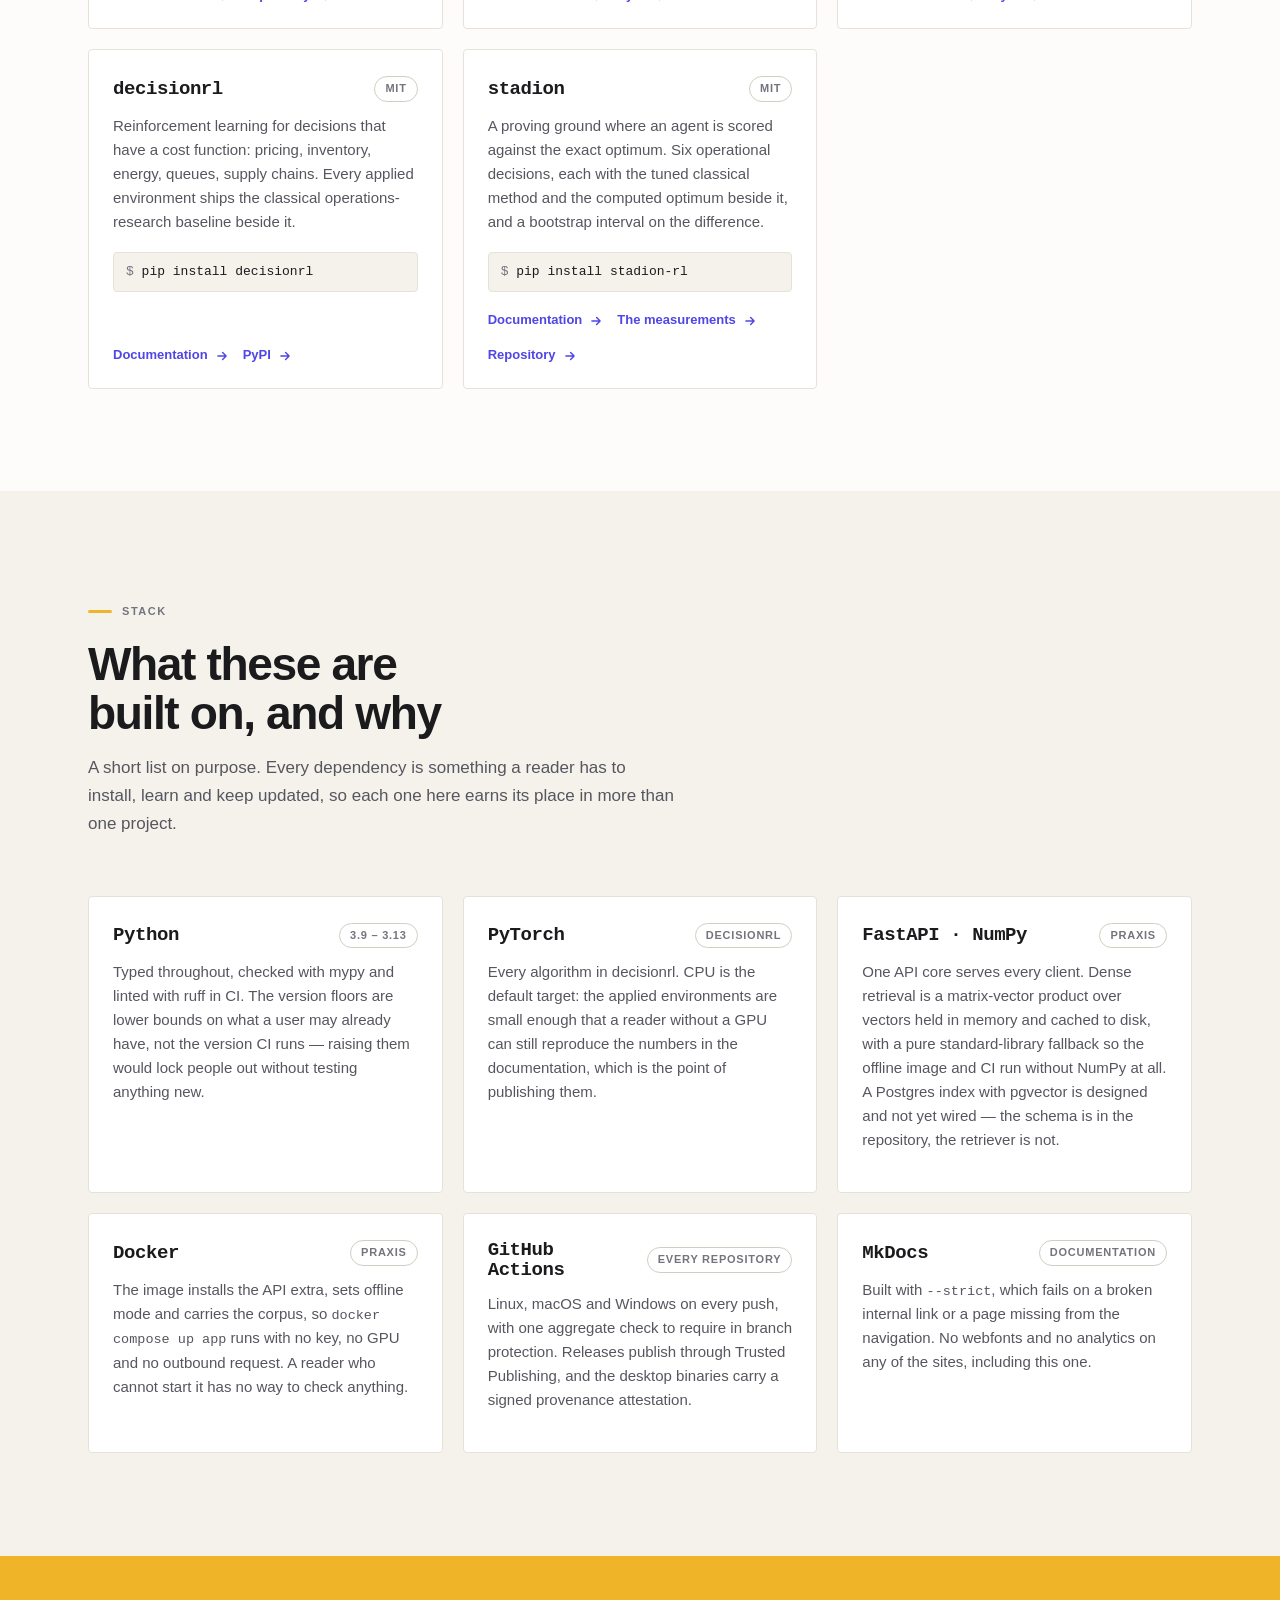
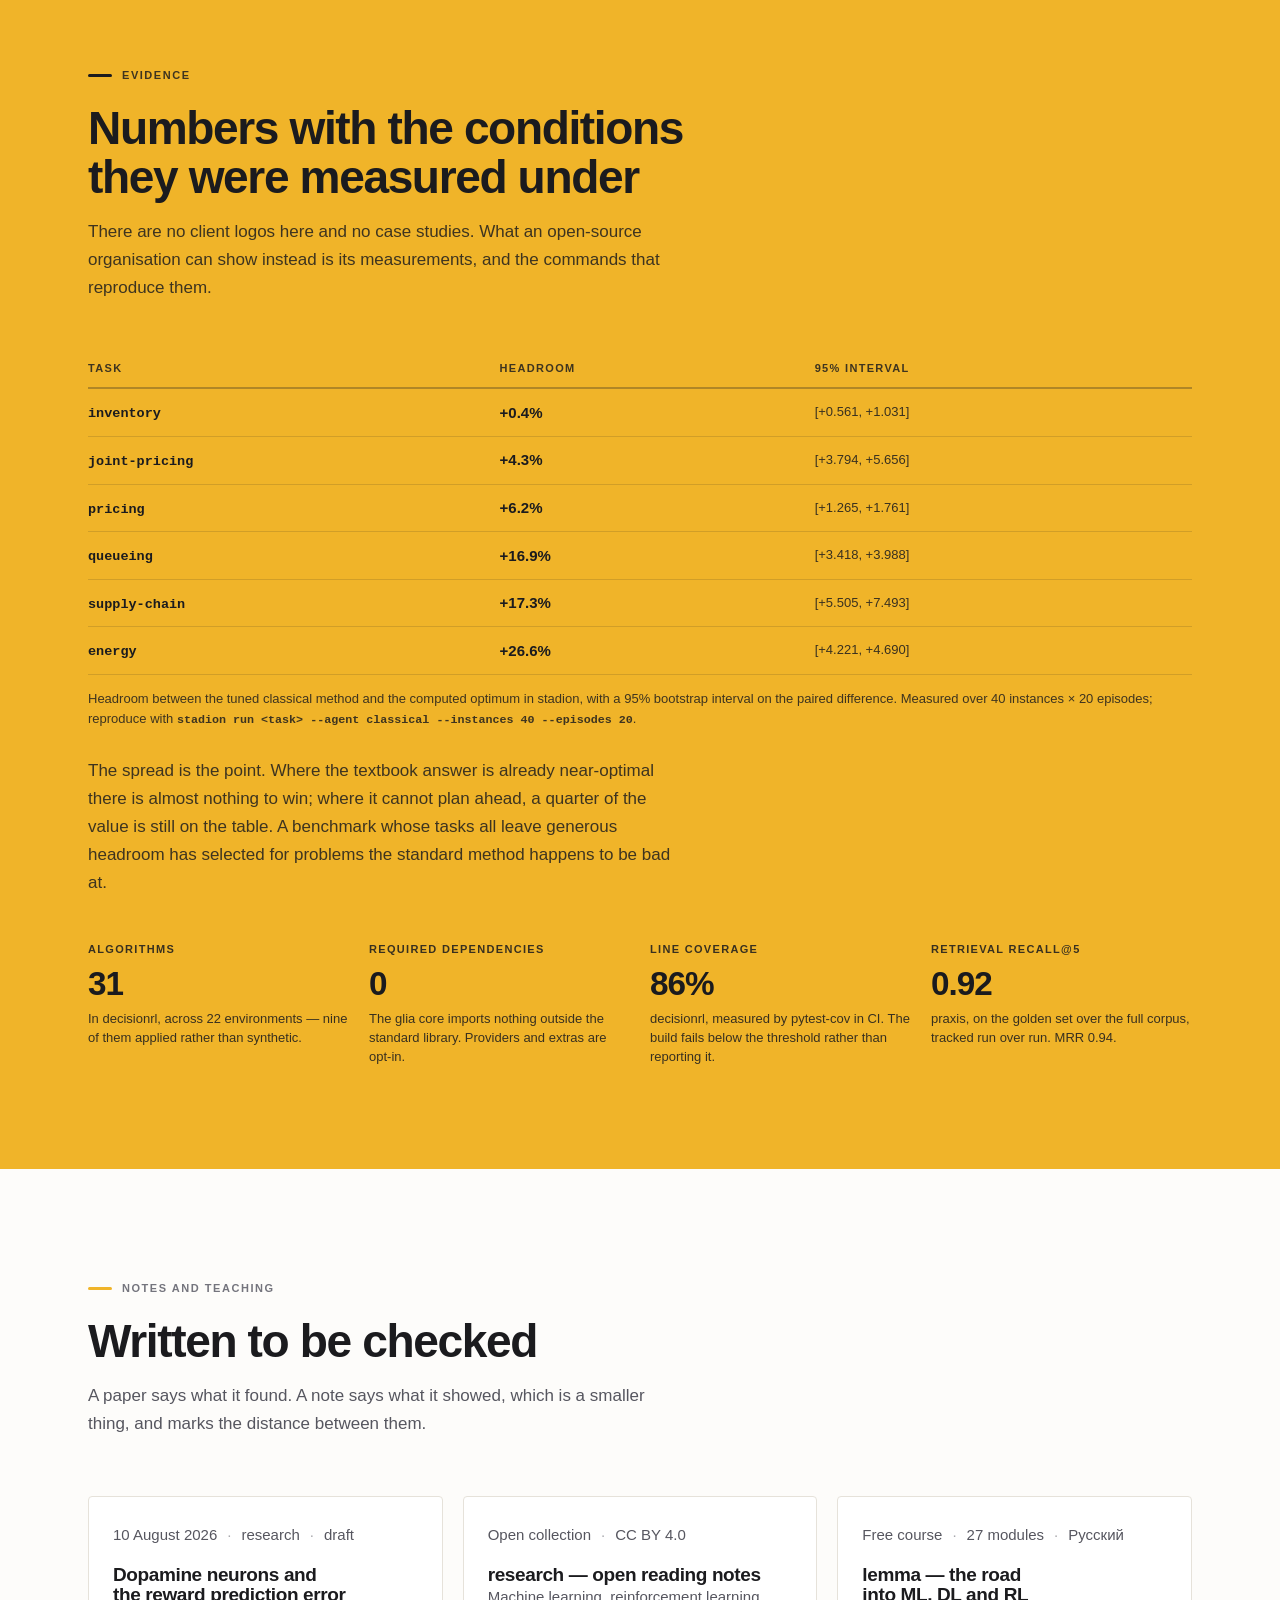
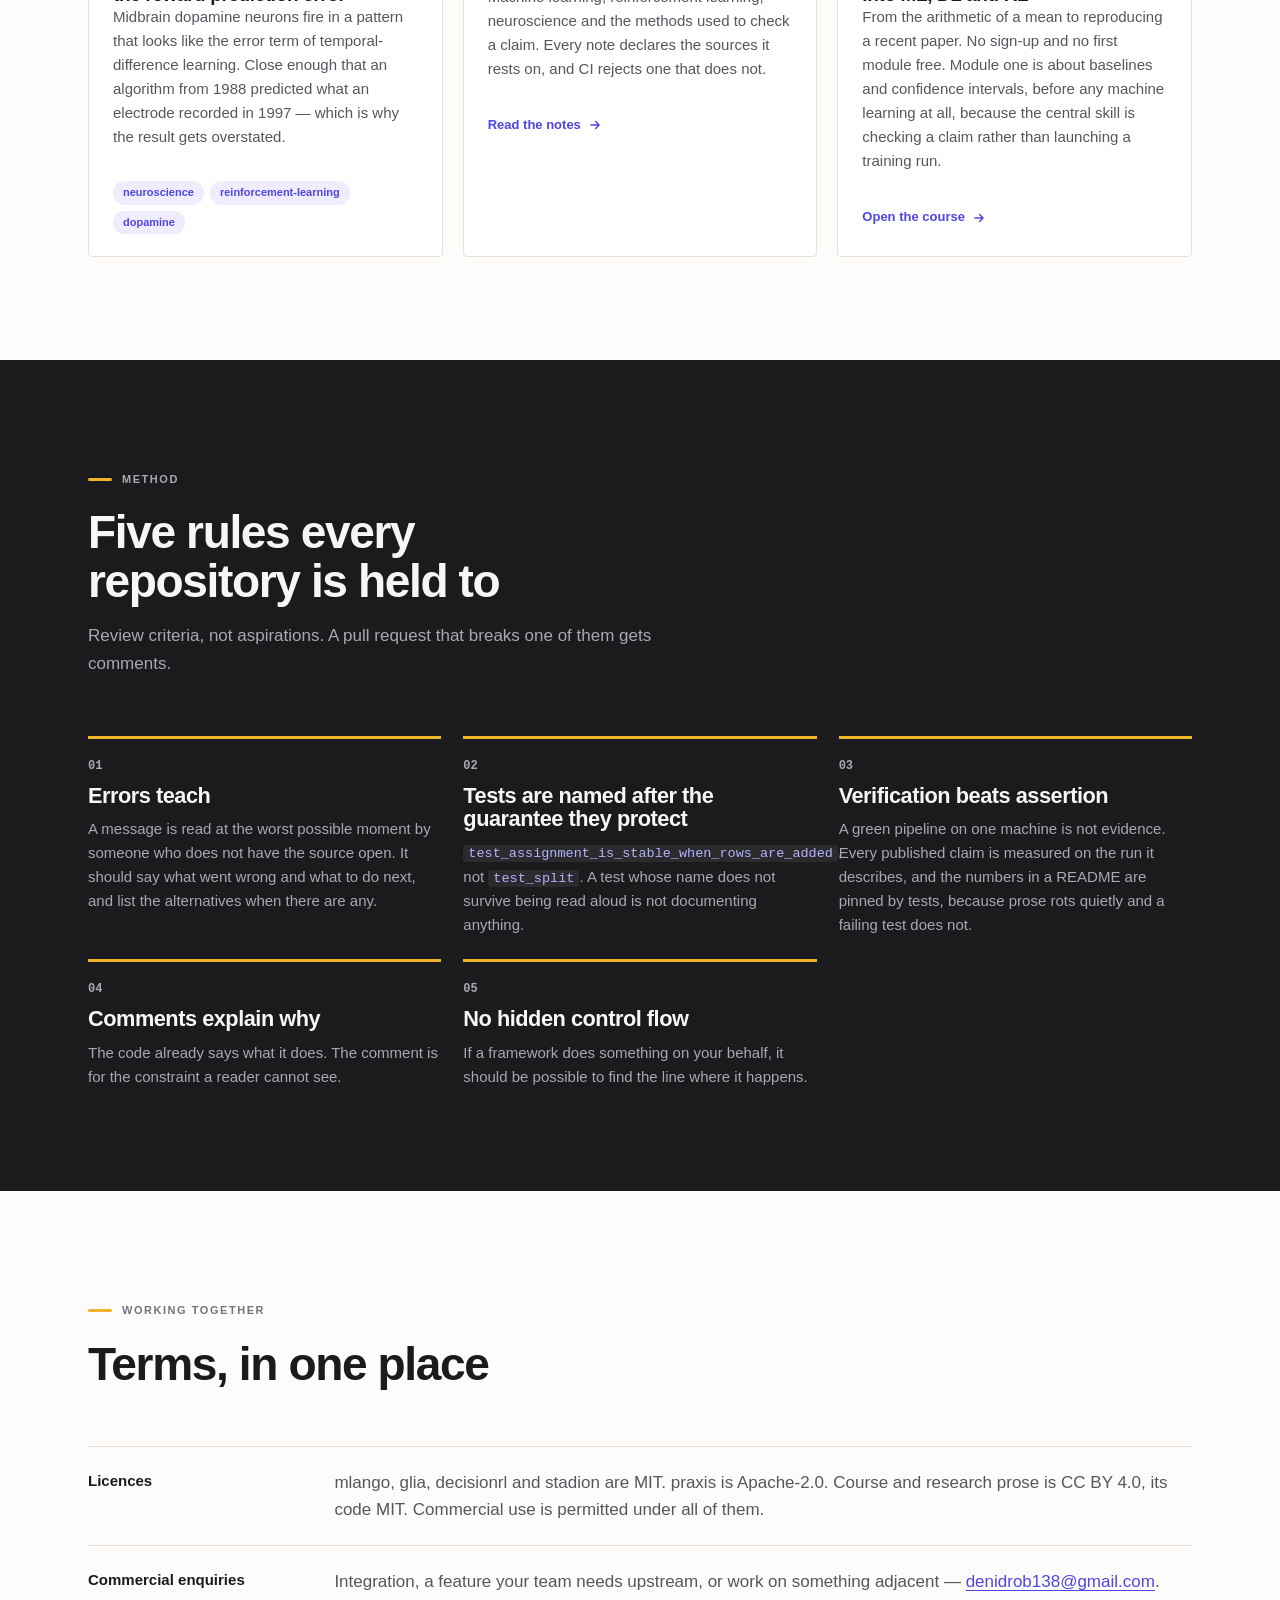
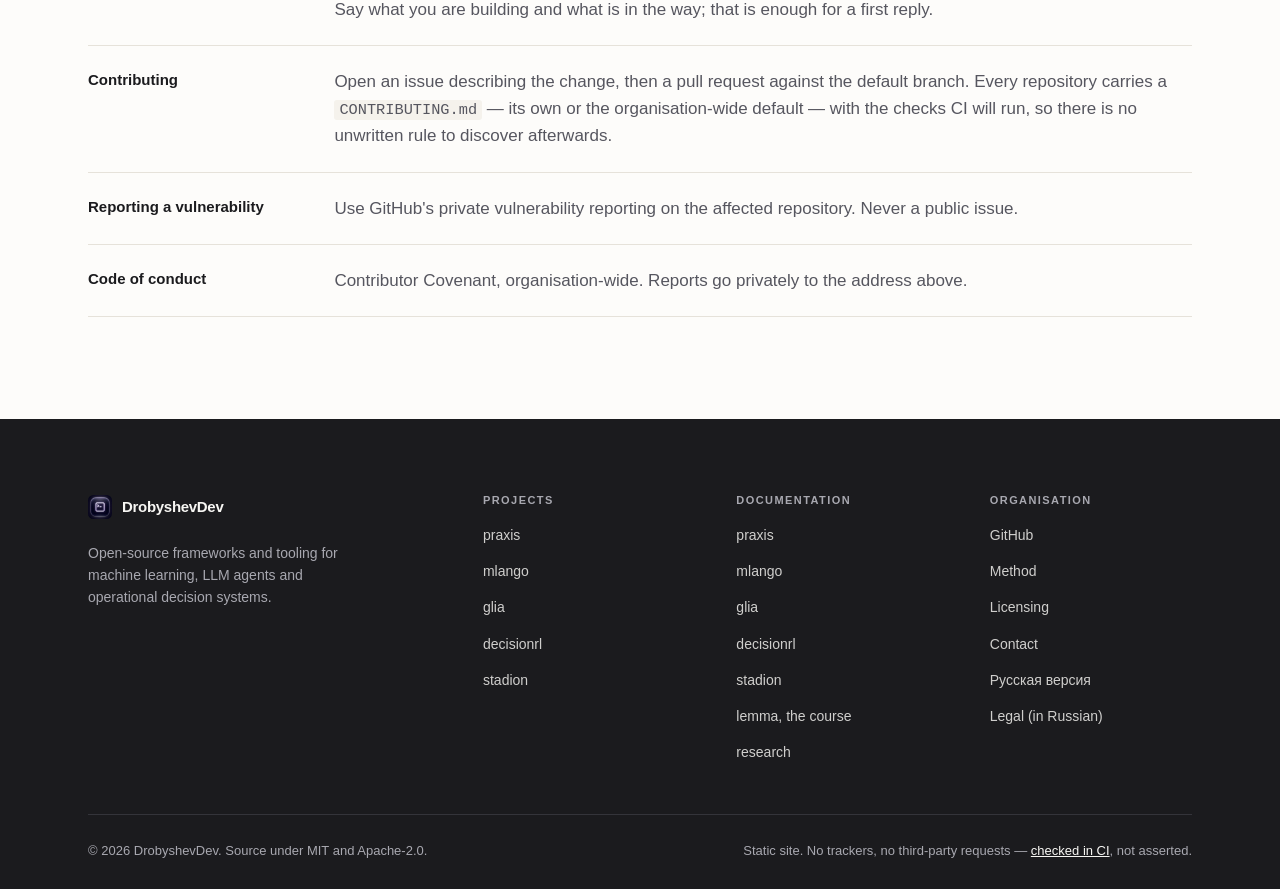
==== commit 2b980351: "Make the mark open a menu instead of only reacting The mark was decorative. It is now a disclosure b" ====
--- a/index.html
+++ b/index.html
@@ -183,8 +183,24 @@
 
       </div>
 
-      <div class="hero-mark" aria-hidden="true">
-        <img src="/assets/mark.png" alt="" width="372" height="372" decoding="async">
+      <div class="hero-mark">
+        <button class="mark-trigger" type="button"
+                aria-expanded="false" aria-controls="mark-menu" aria-label="Open the project menu">
+          <img src="/assets/mark.png" alt="" width="372" height="372" decoding="async">
+        </button>
+
+        <div class="mark-menu" id="mark-menu" hidden>
+          <p class="mark-menu-title">Go straight to</p>
+          <ul role="list">
+            <li><a href="https://drobyshevdev.github.io/praxis/"><span class="mark-menu-name">praxis</span><span class="mark-menu-note">documentation</span></a></li>
+            <li><a href="https://drobyshevdev.github.io/mlango/"><span class="mark-menu-name">mlango</span><span class="mark-menu-note">documentation</span></a></li>
+            <li><a href="https://drobyshevdev.github.io/glia/"><span class="mark-menu-name">glia</span><span class="mark-menu-note">documentation</span></a></li>
+            <li><a href="https://drobyshevdev.github.io/decisionrl/"><span class="mark-menu-name">decisionrl</span><span class="mark-menu-note">documentation</span></a></li>
+            <li><a href="https://drobyshevdev.github.io/stadion/"><span class="mark-menu-name">stadion</span><span class="mark-menu-note">documentation</span></a></li>
+            <li><a href="https://drobyshevdev.github.io/lemma/"><span class="mark-menu-name">lemma</span><span class="mark-menu-note">the course</span></a></li>
+            <li><a href="https://github.com/DrobyshevDev"><span class="mark-menu-name">GitHub</span><span class="mark-menu-note">every repository</span></a></li>
+          </ul>
+        </div>
       </div>
       </div>
     </div>
--- a/assets/site.css
+++ b/assets/site.css
@@ -191,6 +191,21 @@
   text-decoration: none; flex: none;
 }
 .brand .mark { width: 24px; height: 24px; border-radius: 23%; }
+.brand .mark {
+  transition: transform .35s cubic-bezier(.2, .7, .25, 1),
+              filter    .35s cubic-bezier(.2, .7, .25, 1);
+}
+.brand:hover .mark {
+  transform: translateY(-1px) rotate(-4deg) scale(1.1);
+  filter: drop-shadow(0 4px 10px rgba(124, 108, 224, .55));
+}
+
+/* Someone who has asked for less motion still gets the glow, which carries the
+   same "this responds" signal without anything moving. */
+@media (prefers-reduced-motion: reduce) {
+  .brand .mark, .hero-mark img { transition: filter .2s ease; }
+  .brand:hover .mark, .hero-mark:hover img { transform: none; }
+}
 
 .nav { display: flex; align-items: center; gap: 26px; margin-left: auto; }
 .nav a {
@@ -296,9 +311,65 @@
 
 .hero-mark { display: none; }
 
+/* --- The mark's menu ------------------------------------------------------ */
+
+.mark-trigger {
+  display: block; padding: 0; border: 0; background: none;
+  cursor: pointer; border-radius: 23%;
+}
+
+.mark-menu {
+  position: absolute; top: calc(100% + 14px); right: 0; z-index: 20;
+  min-width: 236px; padding: 8px;
+  background: var(--card);
+  border: 1px solid var(--line);
+  border-radius: 10px;
+  box-shadow: 0 24px 60px rgba(0, 0, 0, .28), 0 2px 6px rgba(0, 0, 0, .12);
+}
+.mark-menu[hidden] { display: none; }
+
+/* Flipped up when the tile sits low enough that the panel would run off the
+   bottom of the window; the script measures and sets this. */
+.mark-menu.is-up { top: auto; bottom: calc(100% + 14px); }
+.mark-menu.is-up li { transform: translateY(6px); }
+
+.mark-menu-title {
+  font-size: .6875rem; font-weight: 700;
+  letter-spacing: .12em; text-transform: uppercase;
+  color: var(--ink-3);
+  padding: 6px 10px 10px;
+}
+
+.mark-menu ul { list-style: none; margin: 0; padding: 0; }
+
+.mark-menu a {
+  display: flex; align-items: baseline; gap: 10px;
+  padding: 9px 10px; border-radius: 6px;
+  text-decoration: none; color: var(--ink);
+  transition: background .15s, transform .15s;
+}
+.mark-menu a:hover { background: var(--ground-2); transform: translateX(3px); }
+
+.mark-menu-name { font-family: var(--font-mono); font-size: .875rem; font-weight: 600; }
+.mark-menu-note { font-size: .75rem; color: var(--ink-3); margin-left: auto; }
+
+/* Each row arrives a beat after the one above it, so the menu unrolls instead
+   of appearing all at once. The delay is set per item from the script. */
+.mark-menu li {
+  opacity: 0; transform: translateY(-6px);
+  animation: mark-menu-in .28s cubic-bezier(.2, .7, .25, 1) forwards;
+  animation-delay: calc(var(--i, 0) * 38ms);
+}
+@keyframes mark-menu-in { to { opacity: 1; transform: none; } }
+
+@media (prefers-reduced-motion: reduce) {
+  .mark-menu li { animation: none; opacity: 1; transform: none; }
+  .mark-menu a:hover { transform: none; }
+}
+
 @media (min-width: 960px) {
   .hero-grid { grid-template-columns: minmax(0, 1fr) auto; }
-  .hero-mark { display: block; justify-self: end; }
+  .hero-mark { display: block; justify-self: end; position: relative; }
   .hero-mark img {
     /* Capped at 256 because the mark is a 372px raster: past that it softens.
        The 23% radius trims the file's own dark corners, which would otherwise
@@ -307,6 +378,27 @@
     width: clamp(184px, 19vw, 256px);
     height: auto;
     border-radius: 23%;
+  }
+
+  /* Picking the tile up: it rises, tips towards the pointer and throws a
+     shadow in the mark's own violet. The glow is a drop-shadow rather than a
+     box-shadow so it follows the rounded silhouette instead of the box. */
+  .hero-mark img {
+    transition: transform .5s cubic-bezier(.2, .7, .25, 1),
+                filter    .5s cubic-bezier(.2, .7, .25, 1);
+    will-change: transform;
+  }
+  .mark-trigger:hover img,
+  .mark-trigger:focus-visible img {
+    transform: translateY(-10px) rotate(-2deg) scale(1.035);
+    filter: drop-shadow(0 22px 44px rgba(124, 108, 224, .42));
+  }
+  /* Held down, and while the menu is open, the tile sits back on the surface:
+     the lift means "you can pick this up", so it should stop once you have. */
+  .mark-trigger:active img,
+  .mark-trigger[aria-expanded="true"] img {
+    transform: translateY(-2px) rotate(0deg) scale(1.01);
+    filter: drop-shadow(0 10px 24px rgba(124, 108, 224, .34));
   }
 }
 
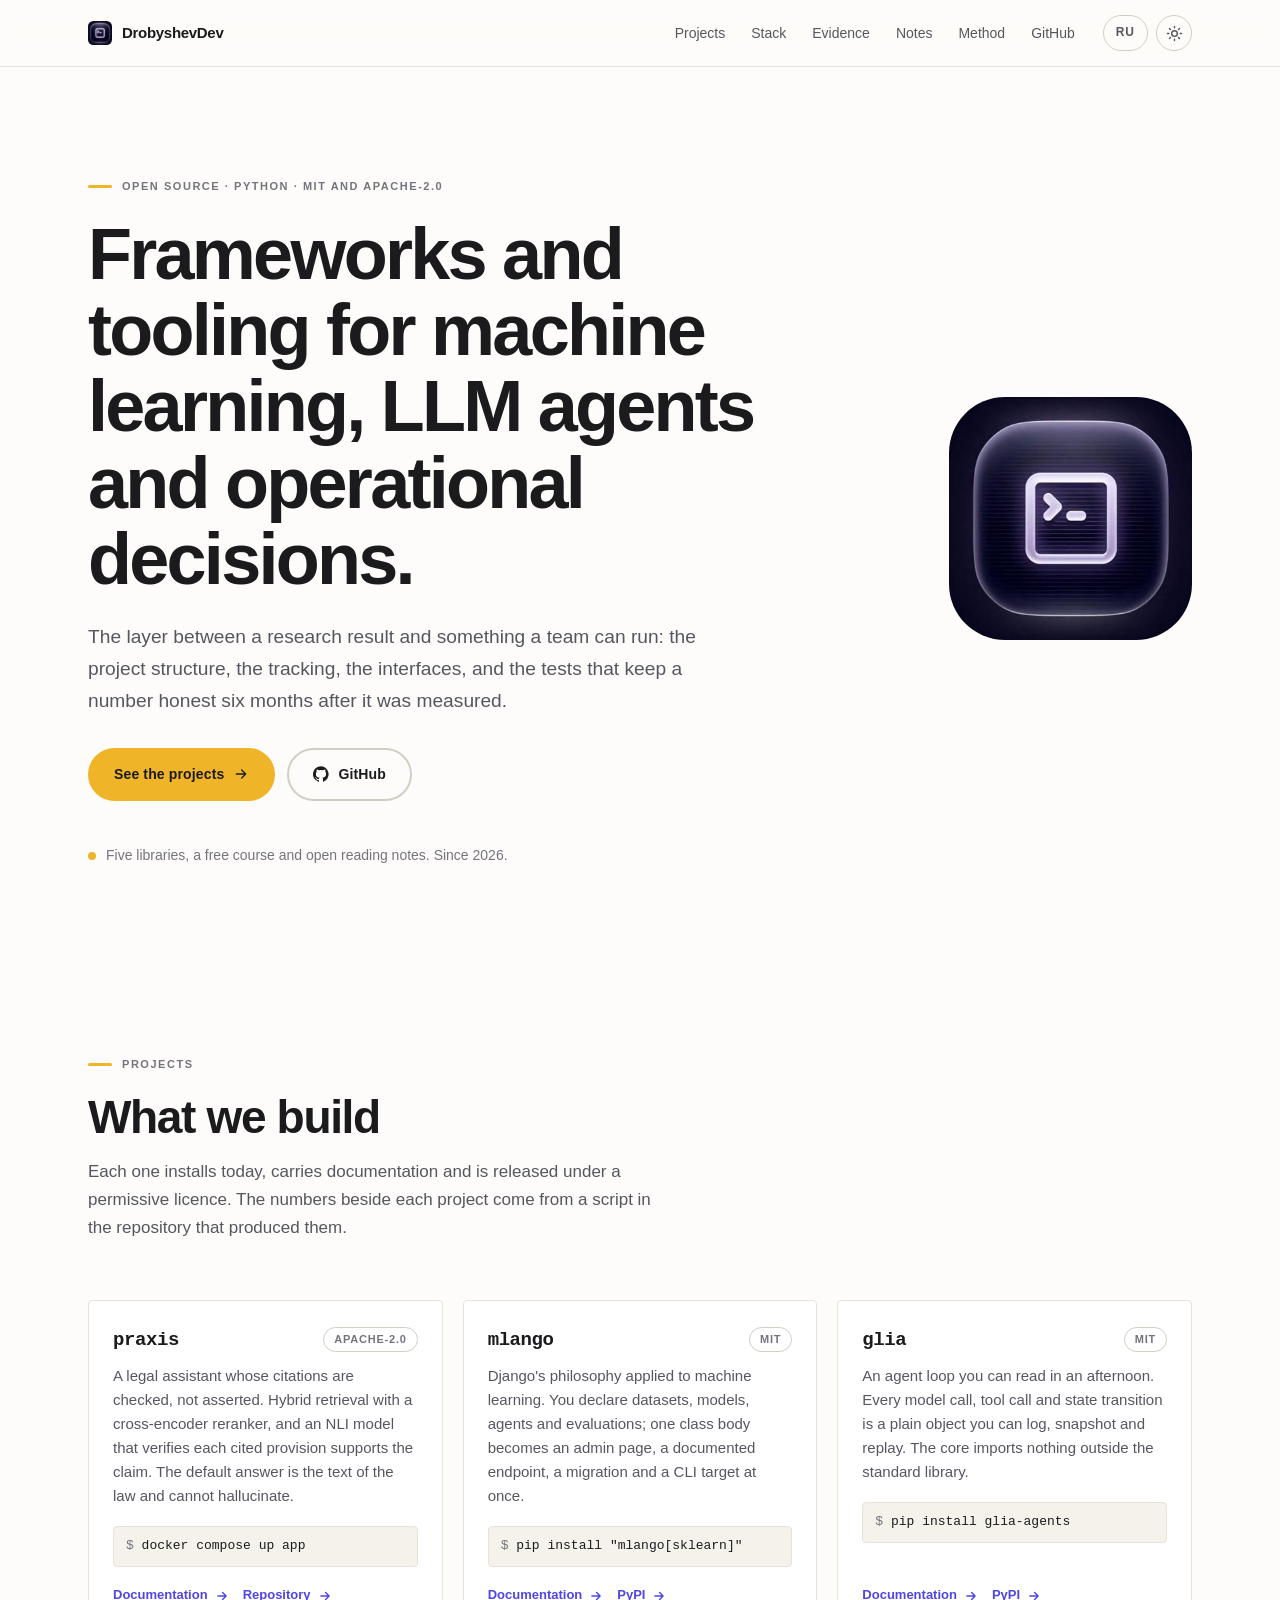
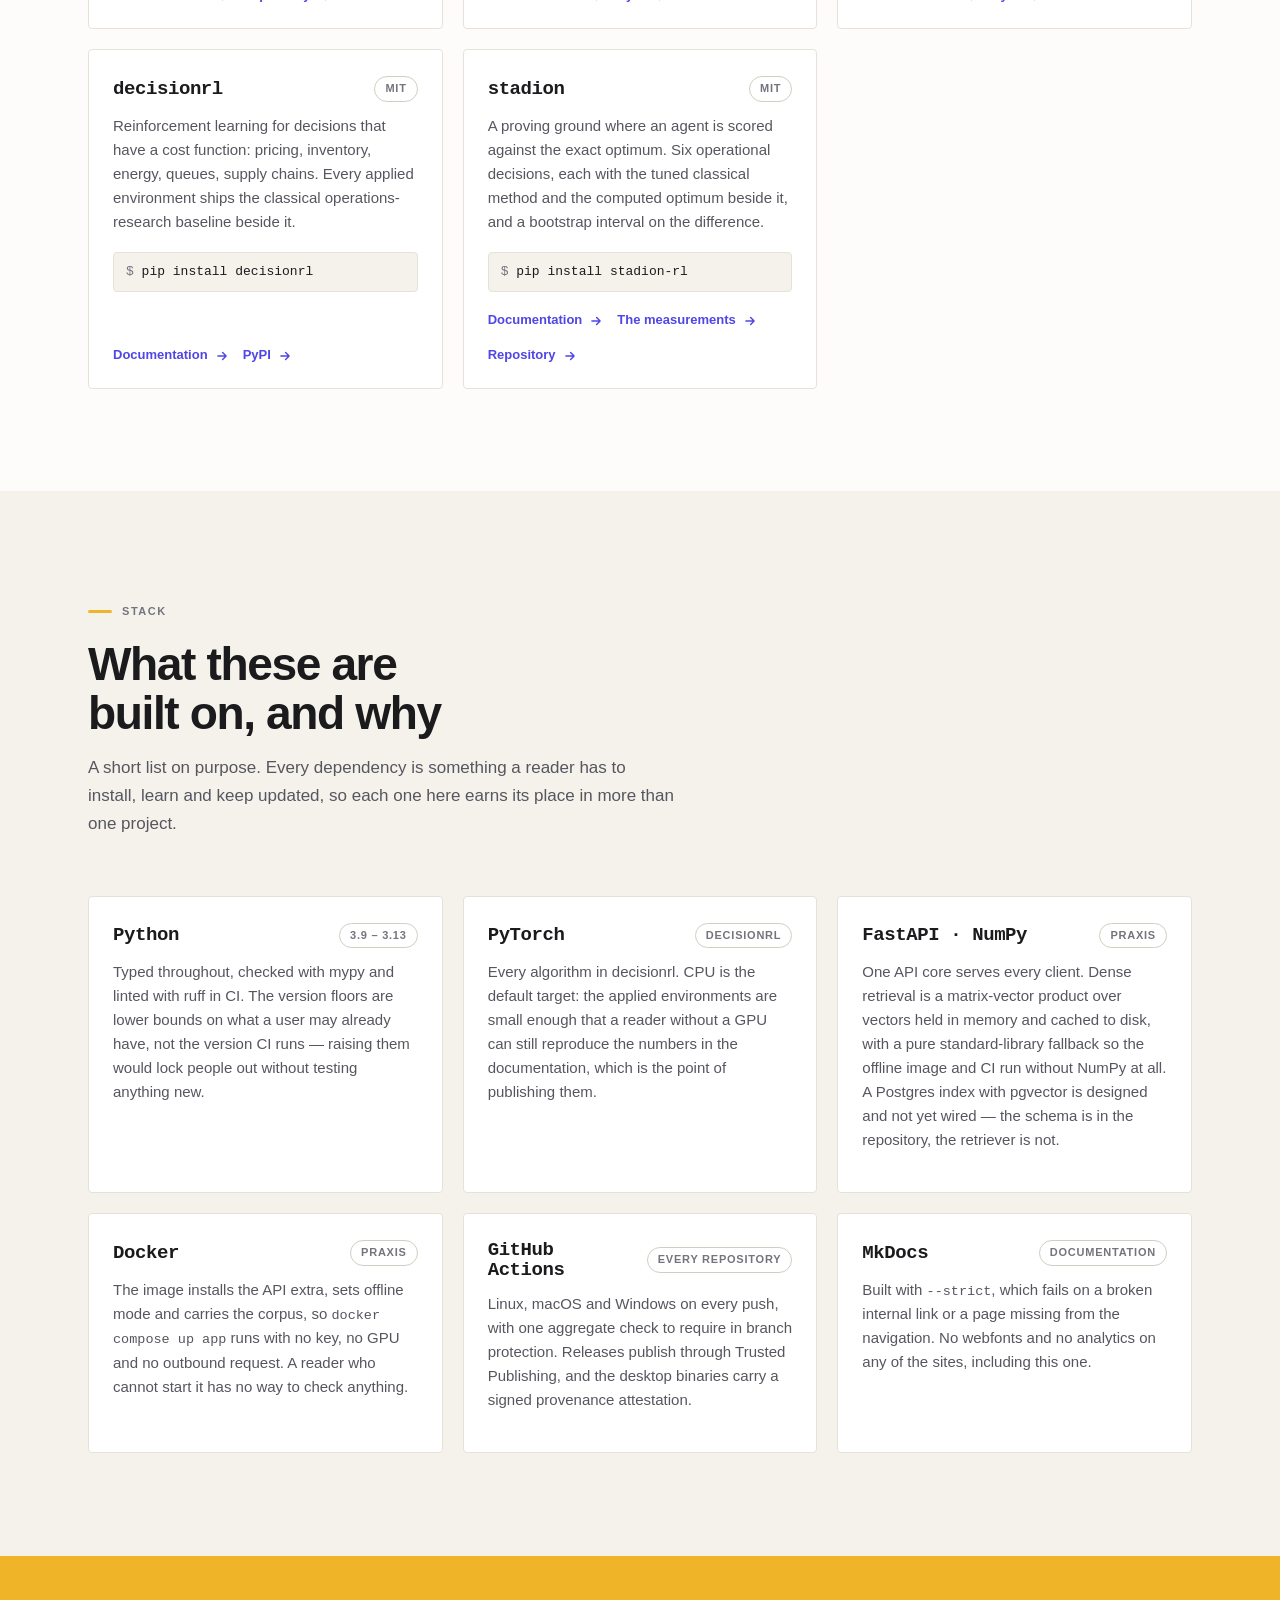
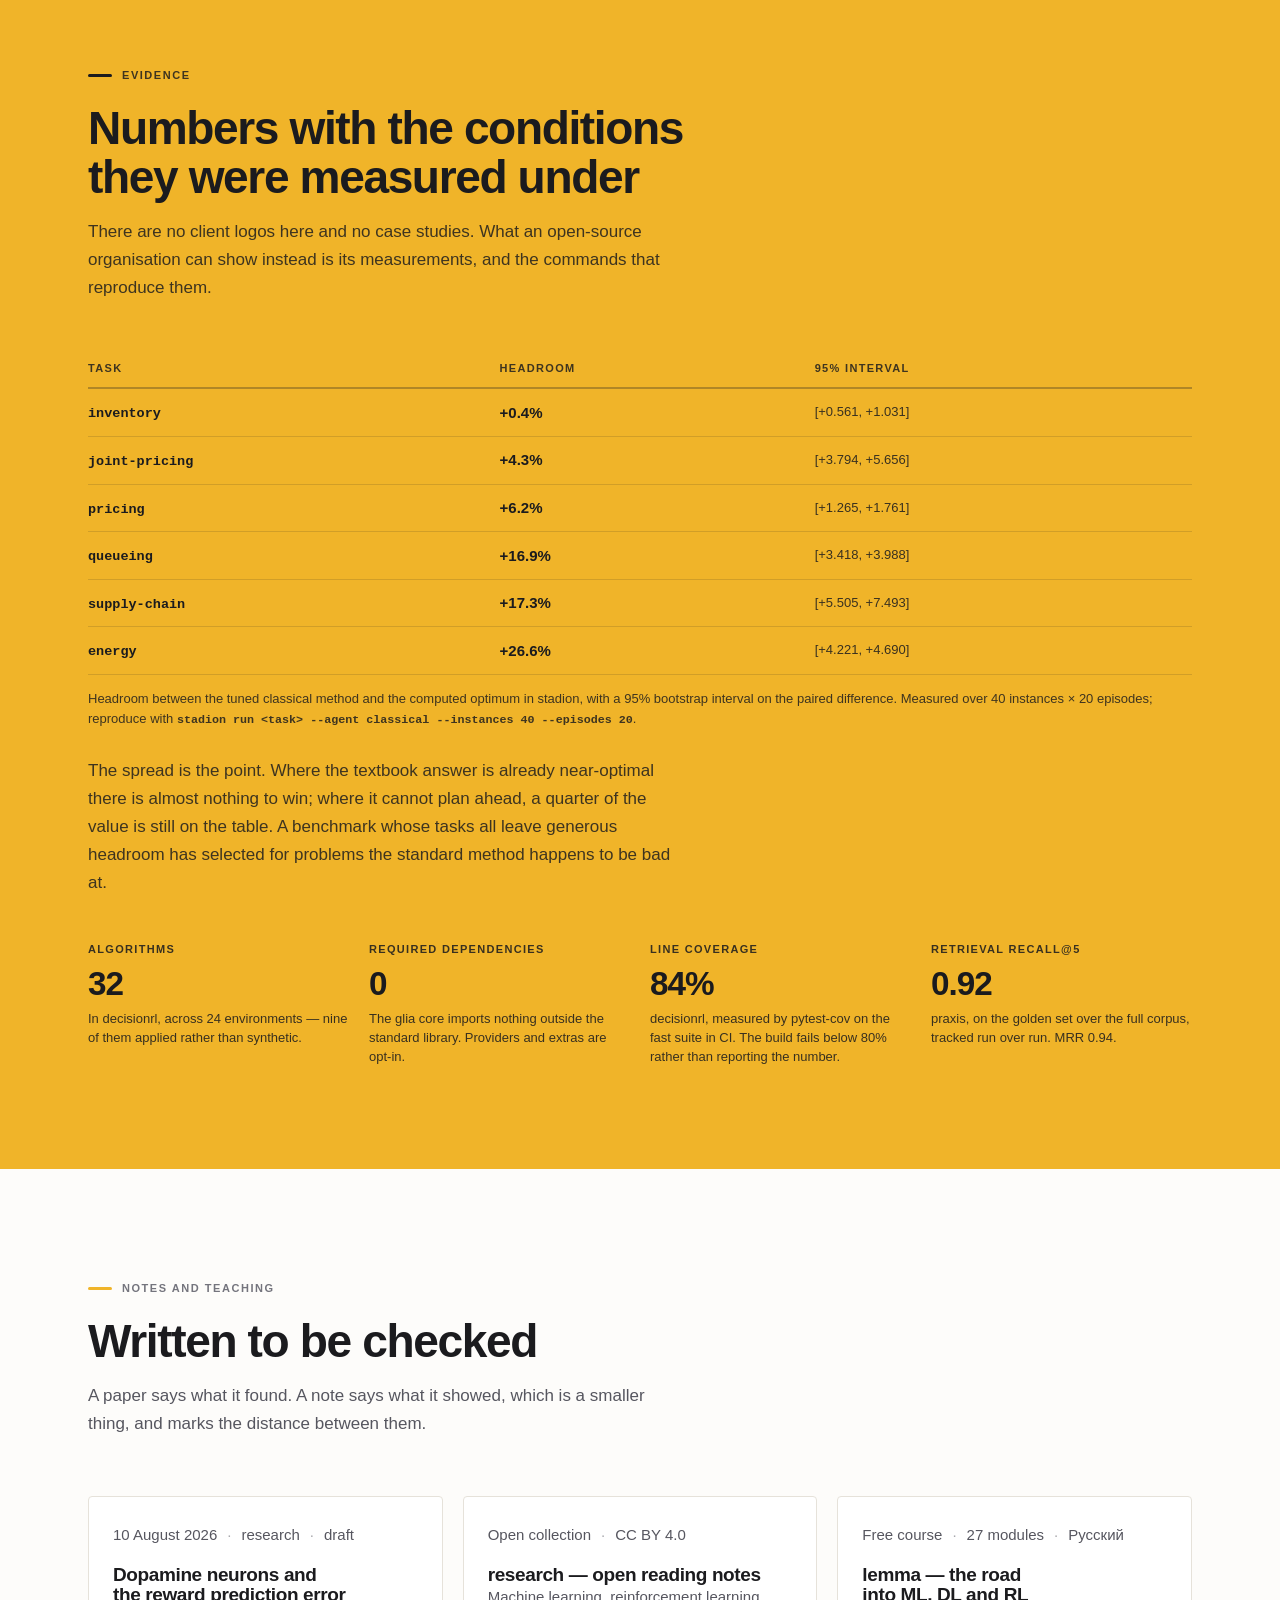
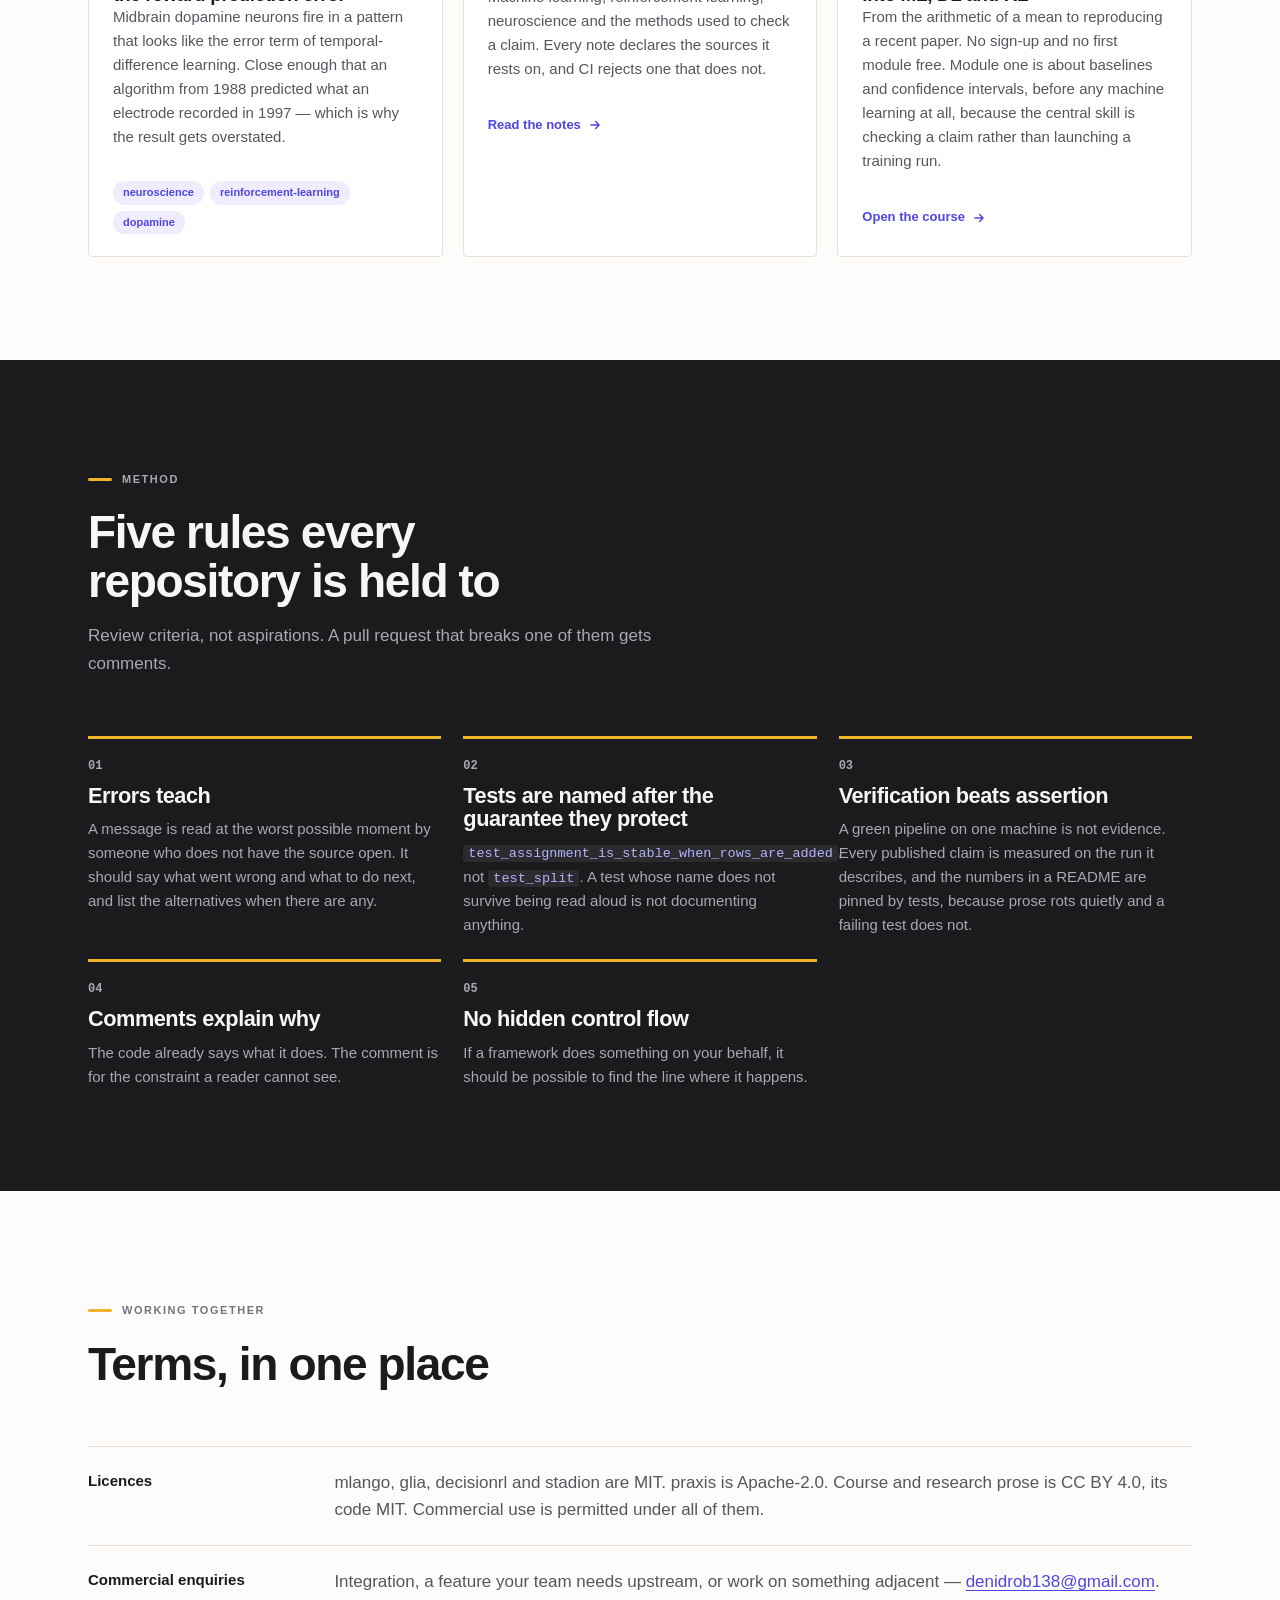
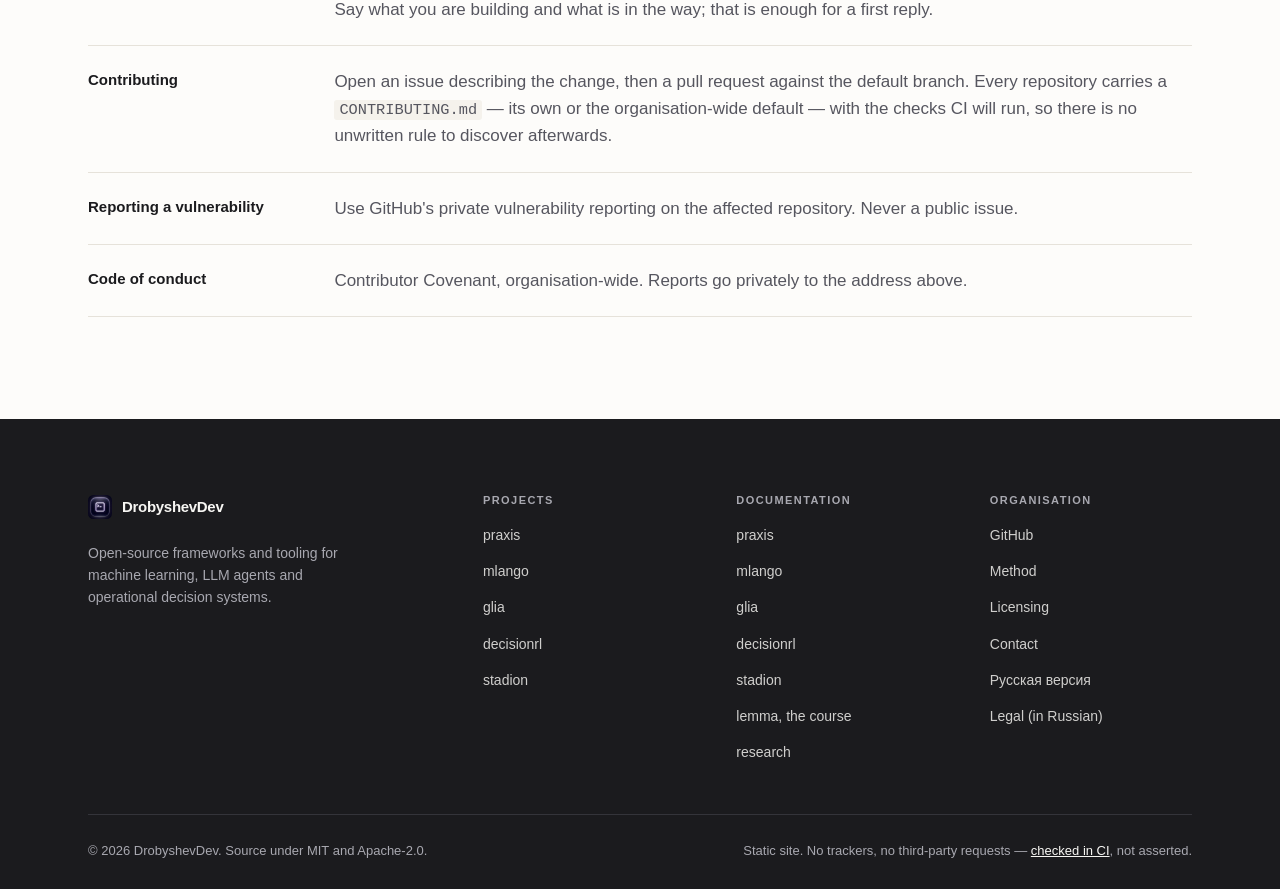
==== commit 21eadeb0: "Correct the figures that drifted, and check them from now on The front page states four numbers unde" ====
--- a/index.html
+++ b/index.html
@@ -438,7 +438,7 @@
       <dl class="figures">
         <div class="figure">
           <dt>Algorithms</dt>
-          <dd>31<span class="sub">In decisionrl, across 22 environments — nine of them applied rather than synthetic.</span></dd>
+          <dd>32<span class="sub">In decisionrl, across 24 environments — nine of them applied rather than synthetic.</span></dd>
         </div>
         <div class="figure">
           <dt>Required dependencies</dt>
@@ -446,7 +446,7 @@
         </div>
         <div class="figure">
           <dt>Line coverage</dt>
-          <dd>86%<span class="sub">decisionrl, measured by pytest-cov in CI. The build fails below the threshold rather than reporting it.</span></dd>
+          <dd>84%<span class="sub">decisionrl, measured by pytest-cov on the fast suite in CI. The build fails below 80% rather than reporting the number.</span></dd>
         </div>
         <div class="figure">
           <dt>Retrieval recall@5</dt>
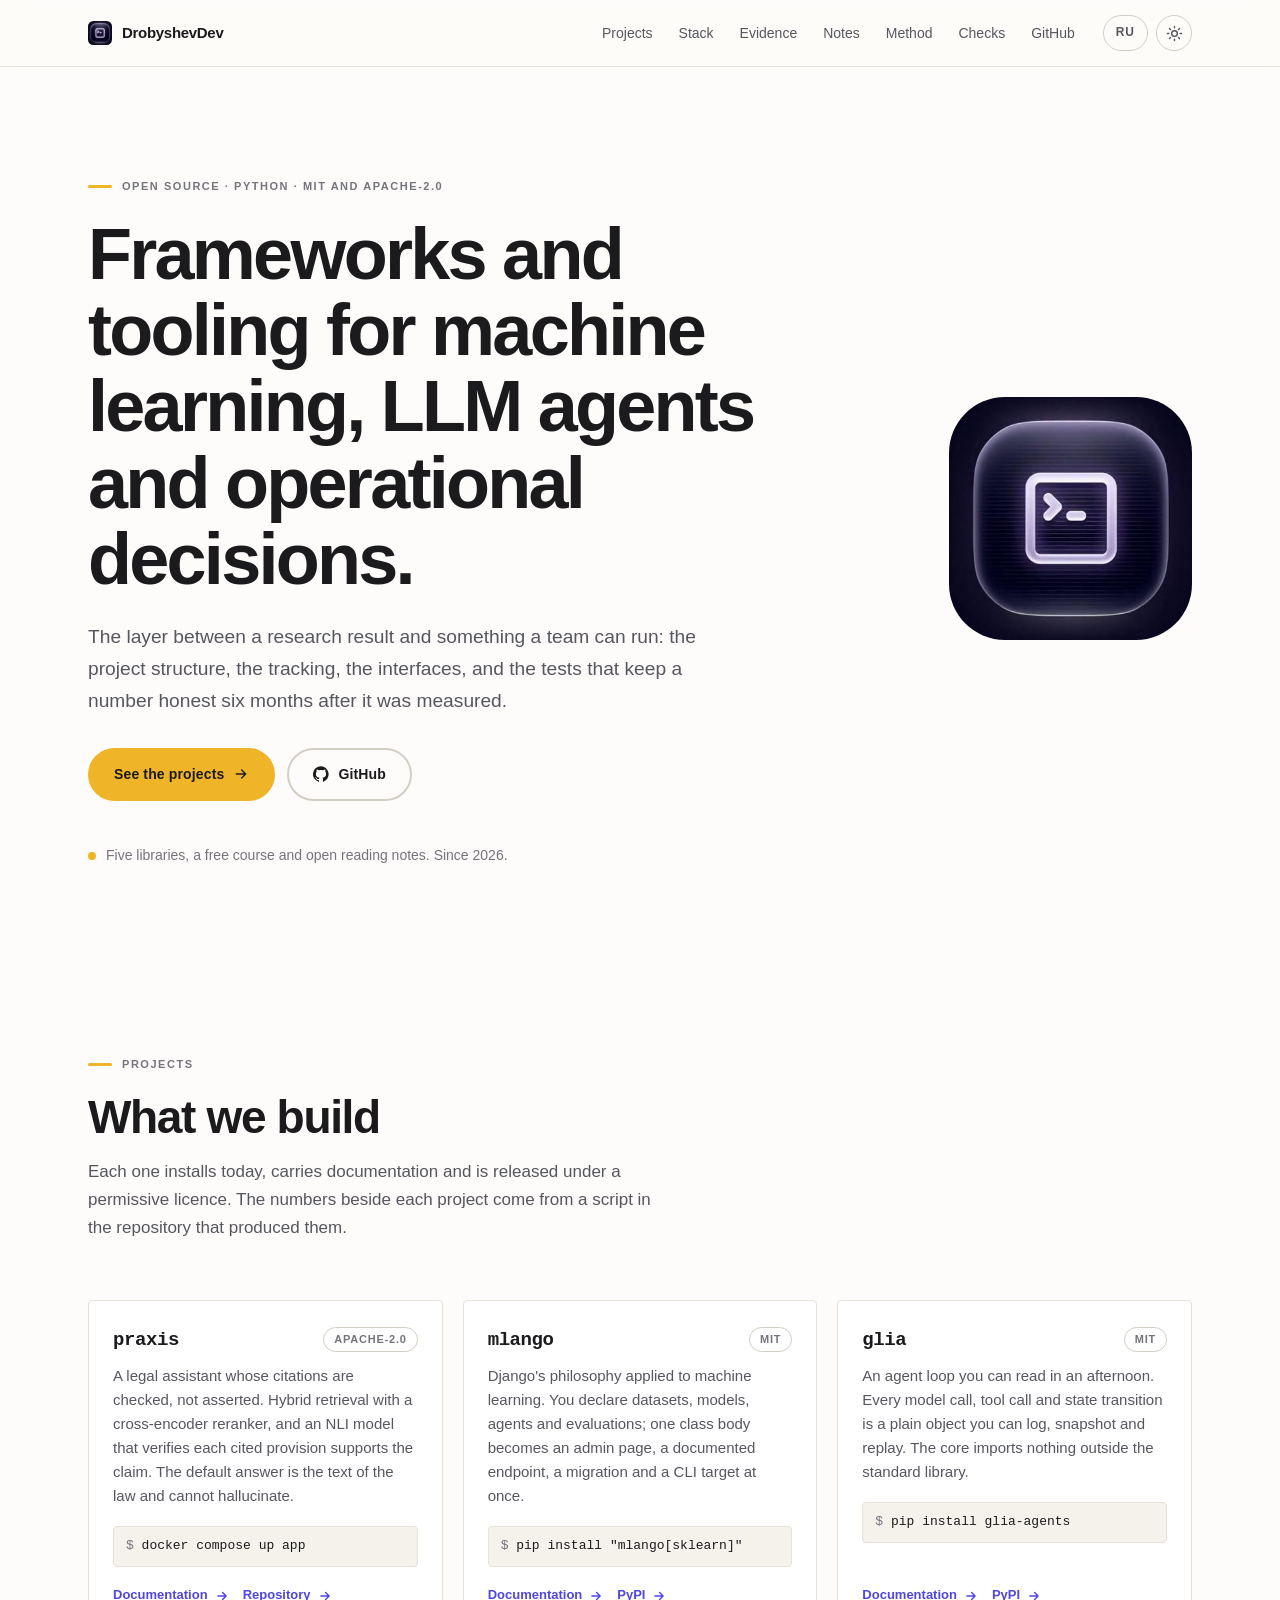
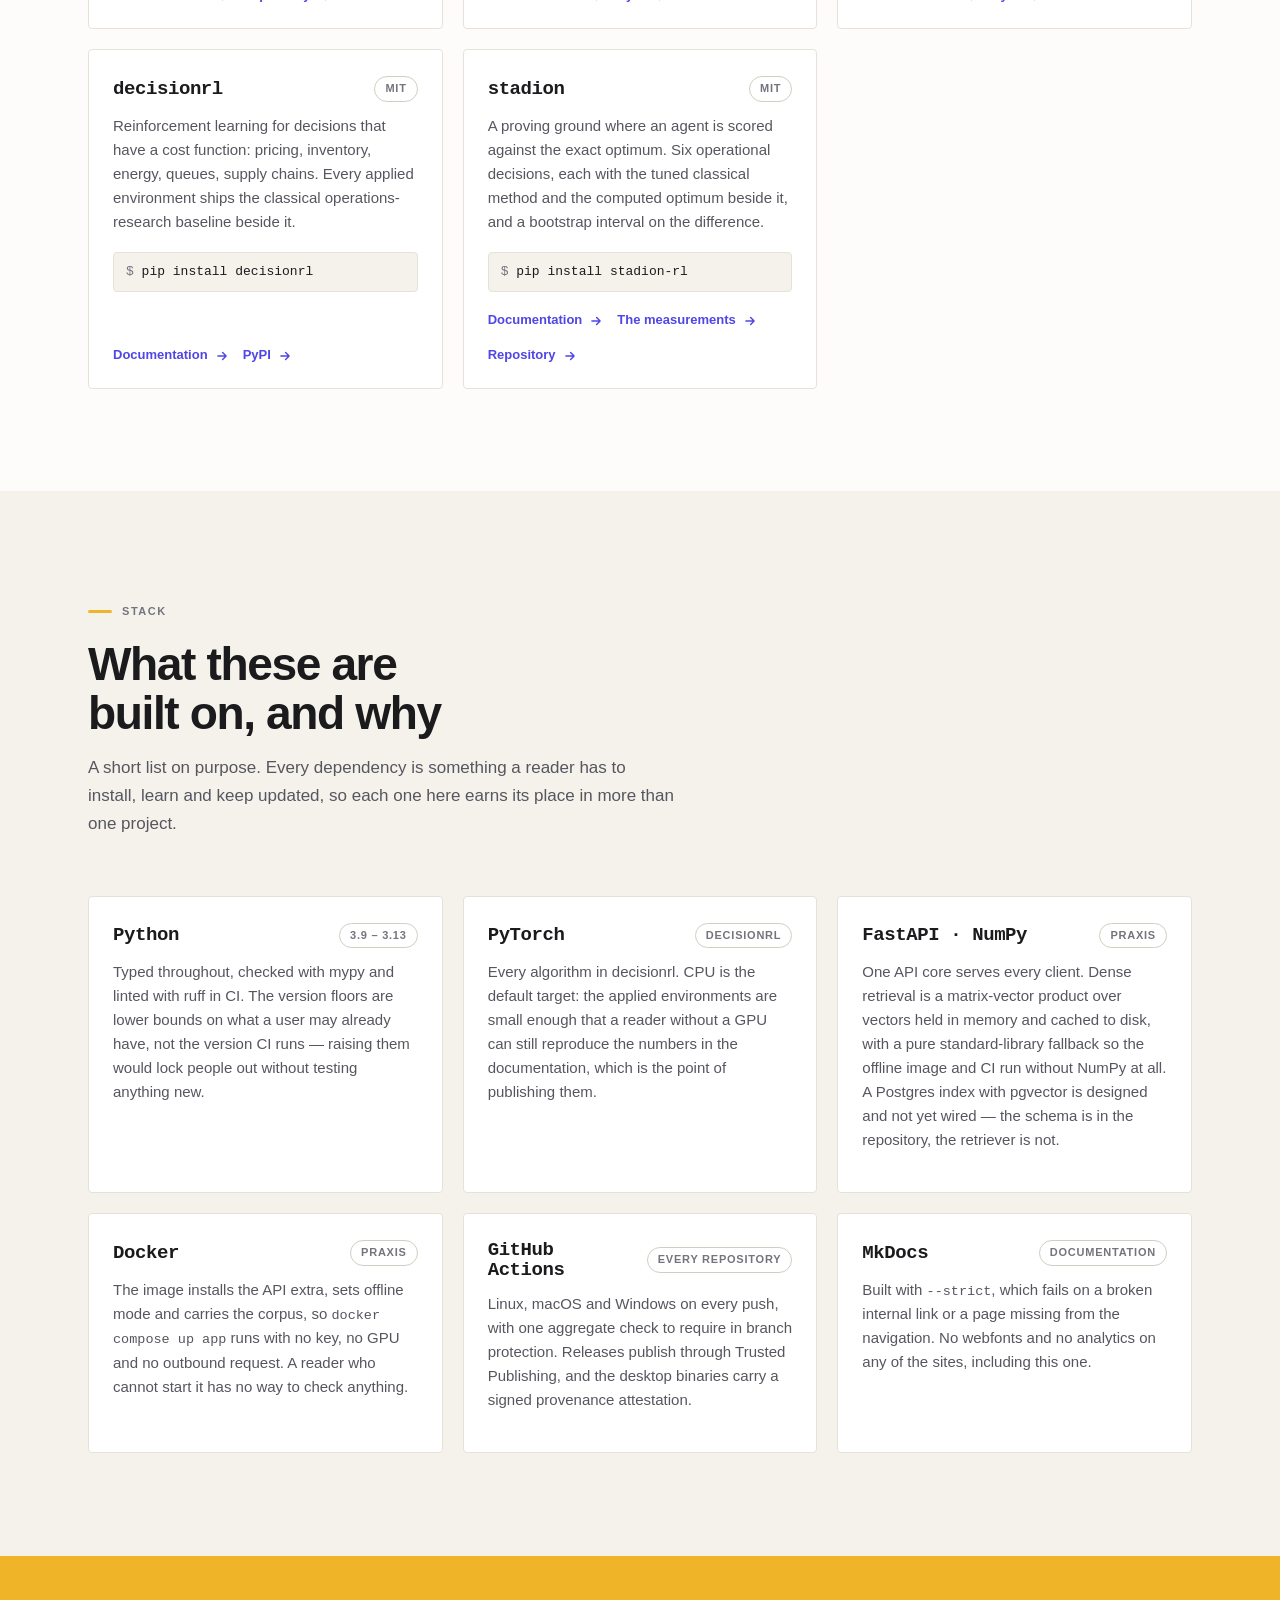
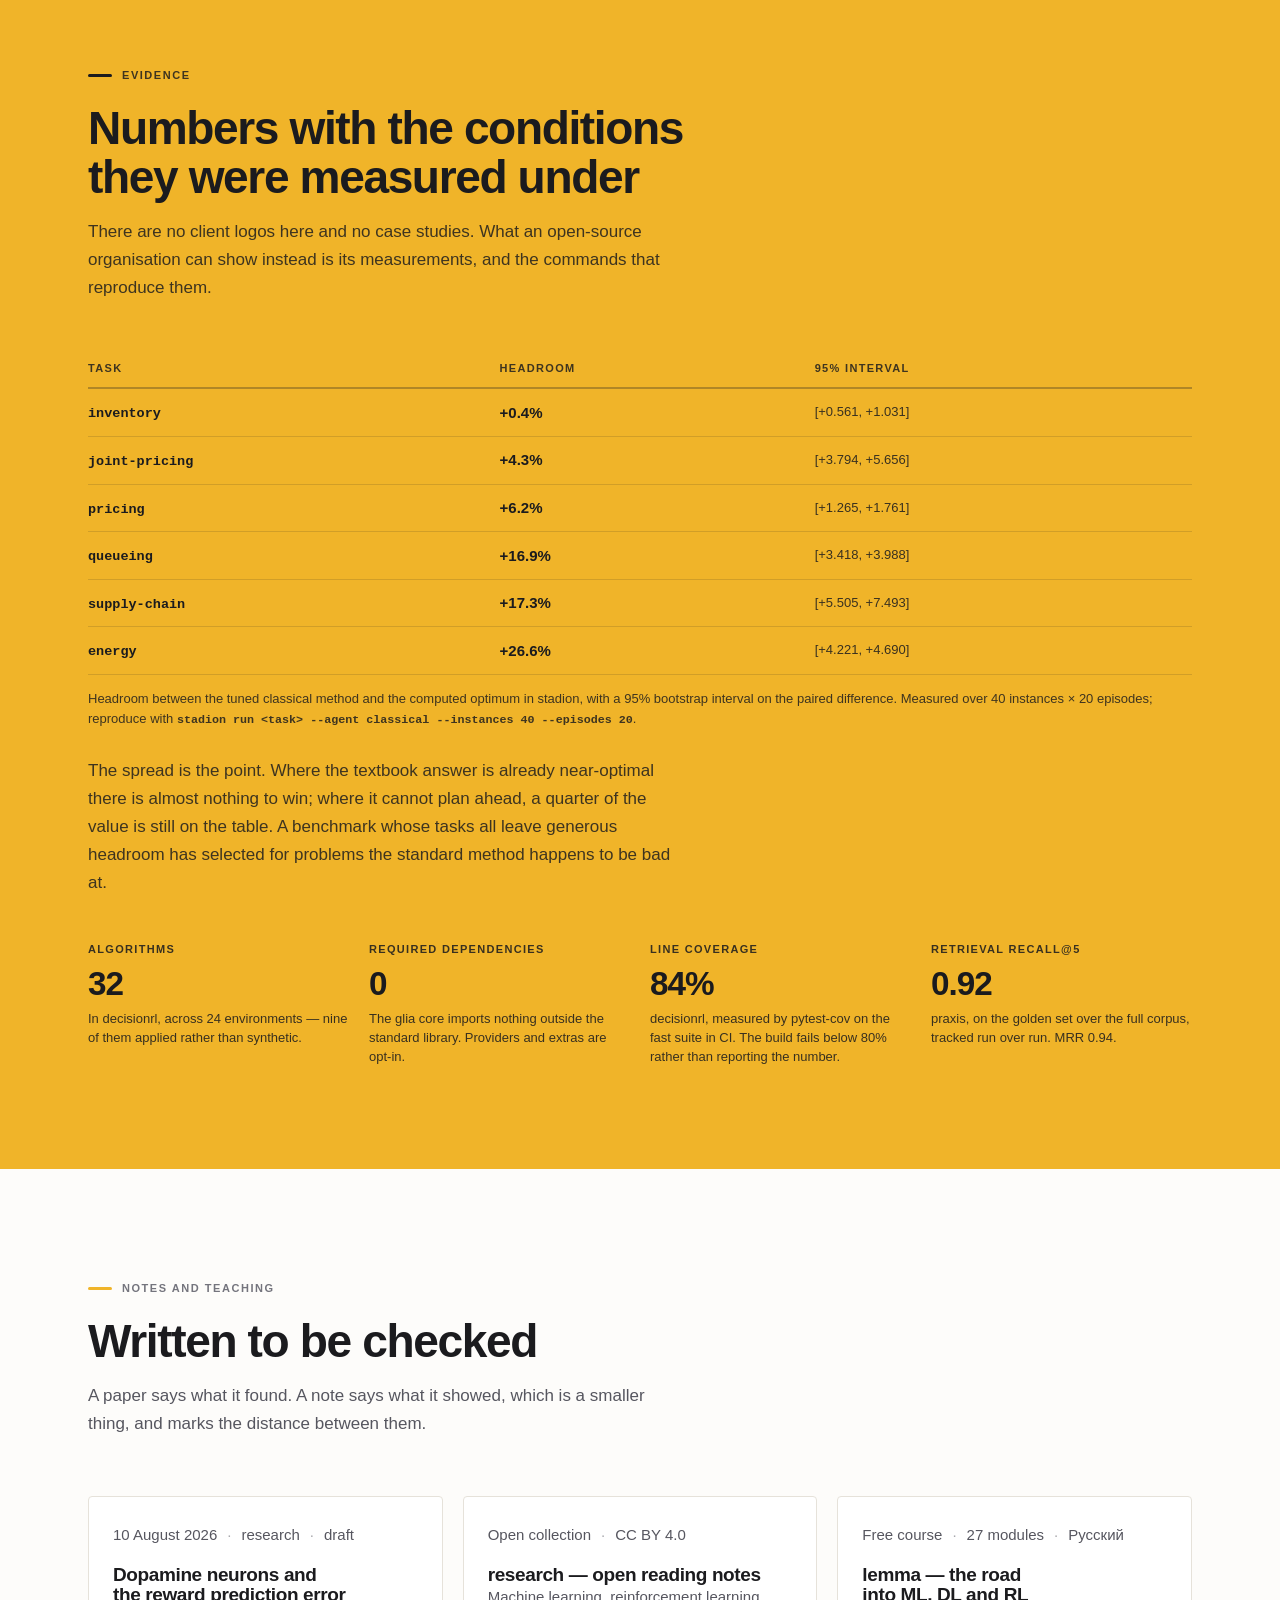
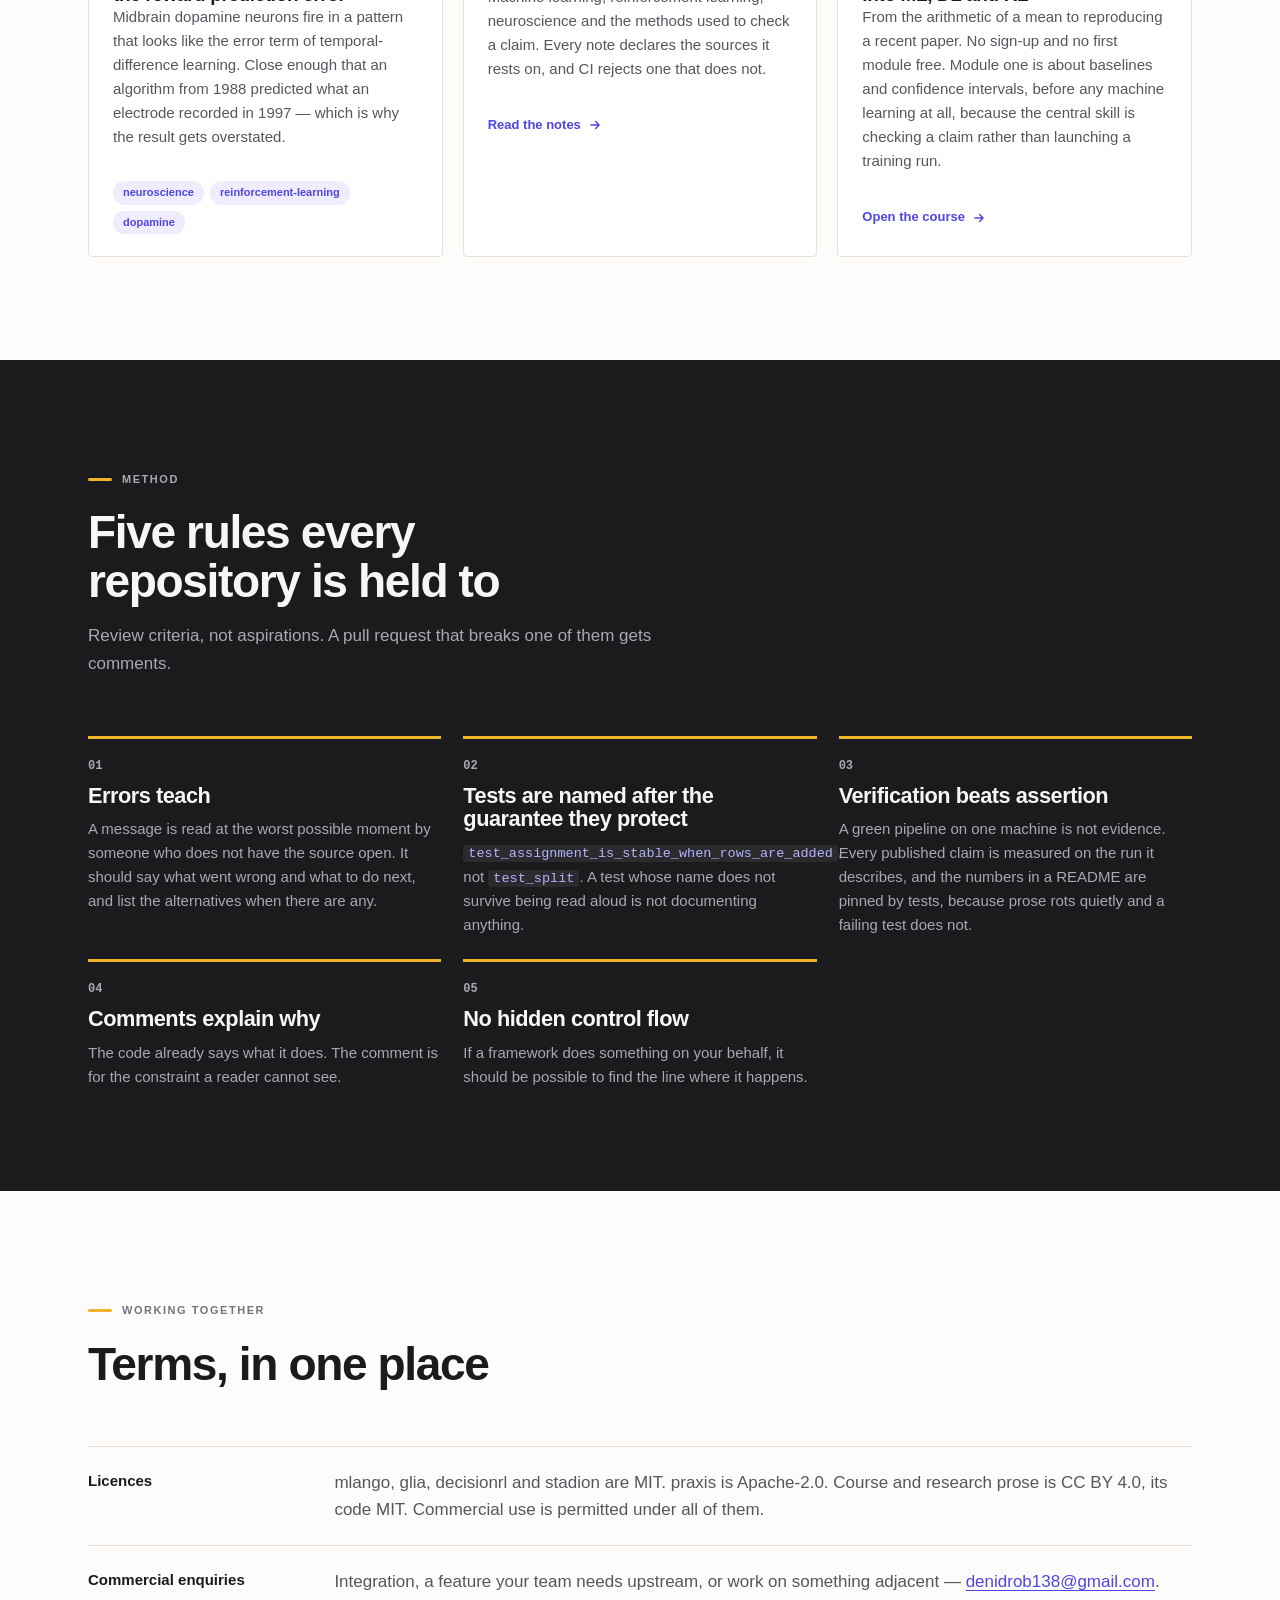
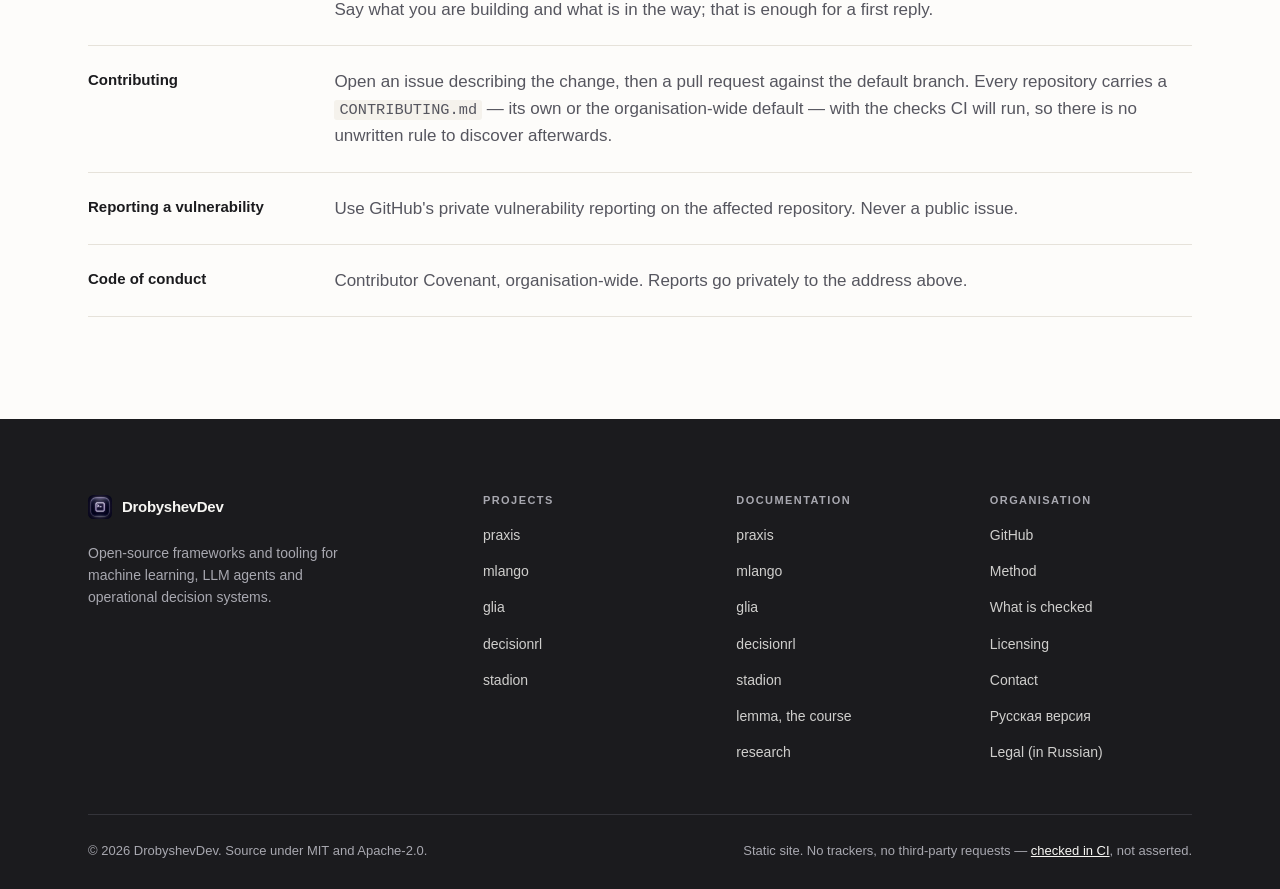
==== commit 657e5d96: "Say what is checked, and what is not The front page states four numbers and the method section state" ====
--- a/index.html
+++ b/index.html
@@ -132,6 +132,7 @@
       <a href="#evidence">Evidence</a>
       <a href="#notes">Notes</a>
       <a href="#method">Method</a>
+      <a href="/checks/">Checks</a>
       <a href="https://github.com/DrobyshevDev" rel="noopener">GitHub</a>
     </nav>
 
@@ -649,6 +650,7 @@
         <ul role="list">
           <li><a href="https://github.com/DrobyshevDev" rel="noopener">GitHub</a></li>
           <li><a href="#method">Method</a></li>
+          <li><a href="/checks/">What is checked</a></li>
           <li><a href="#licensing">Licensing</a></li>
           <li><a href="mailto:denidrob138@gmail.com?subject=DrobyshevDev%20—%20enquiry">Contact</a></li>
           <li><a href="/ru/" hreflang="ru" lang="ru">Русская версия</a></li>
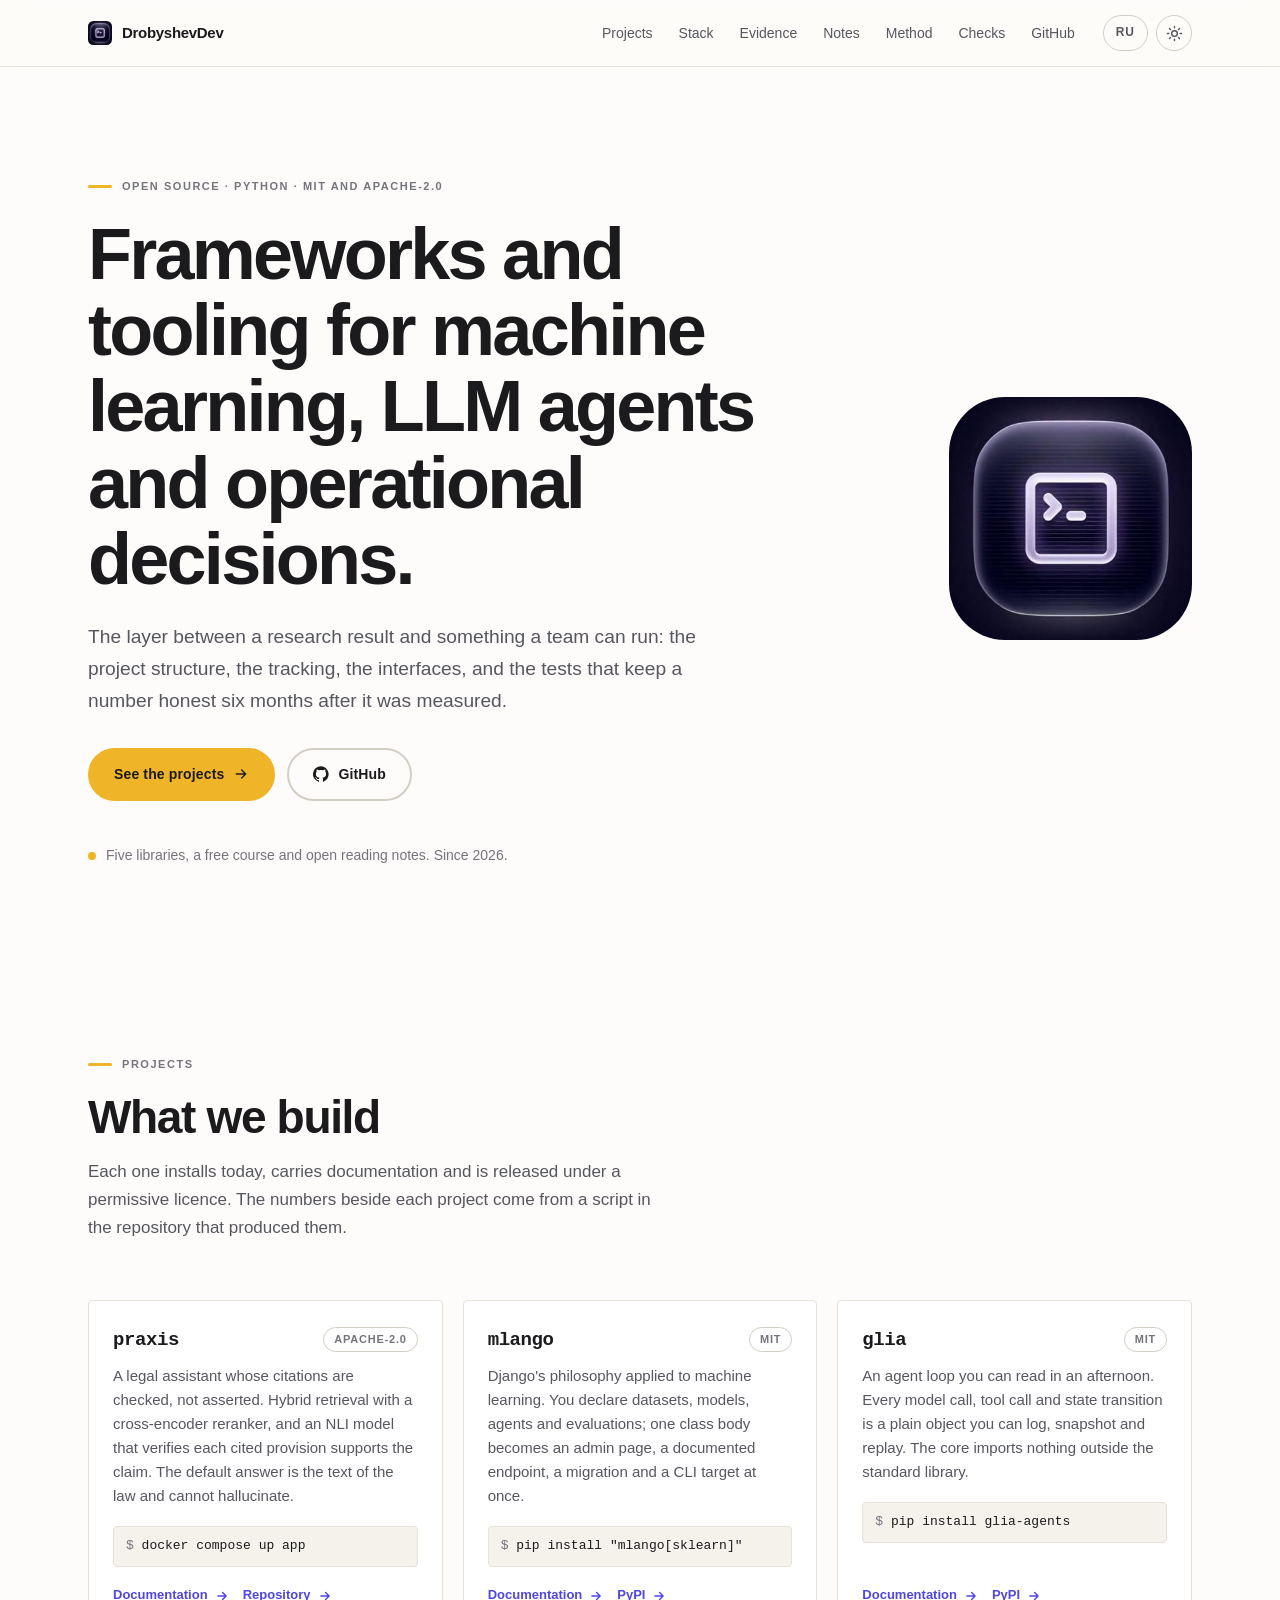
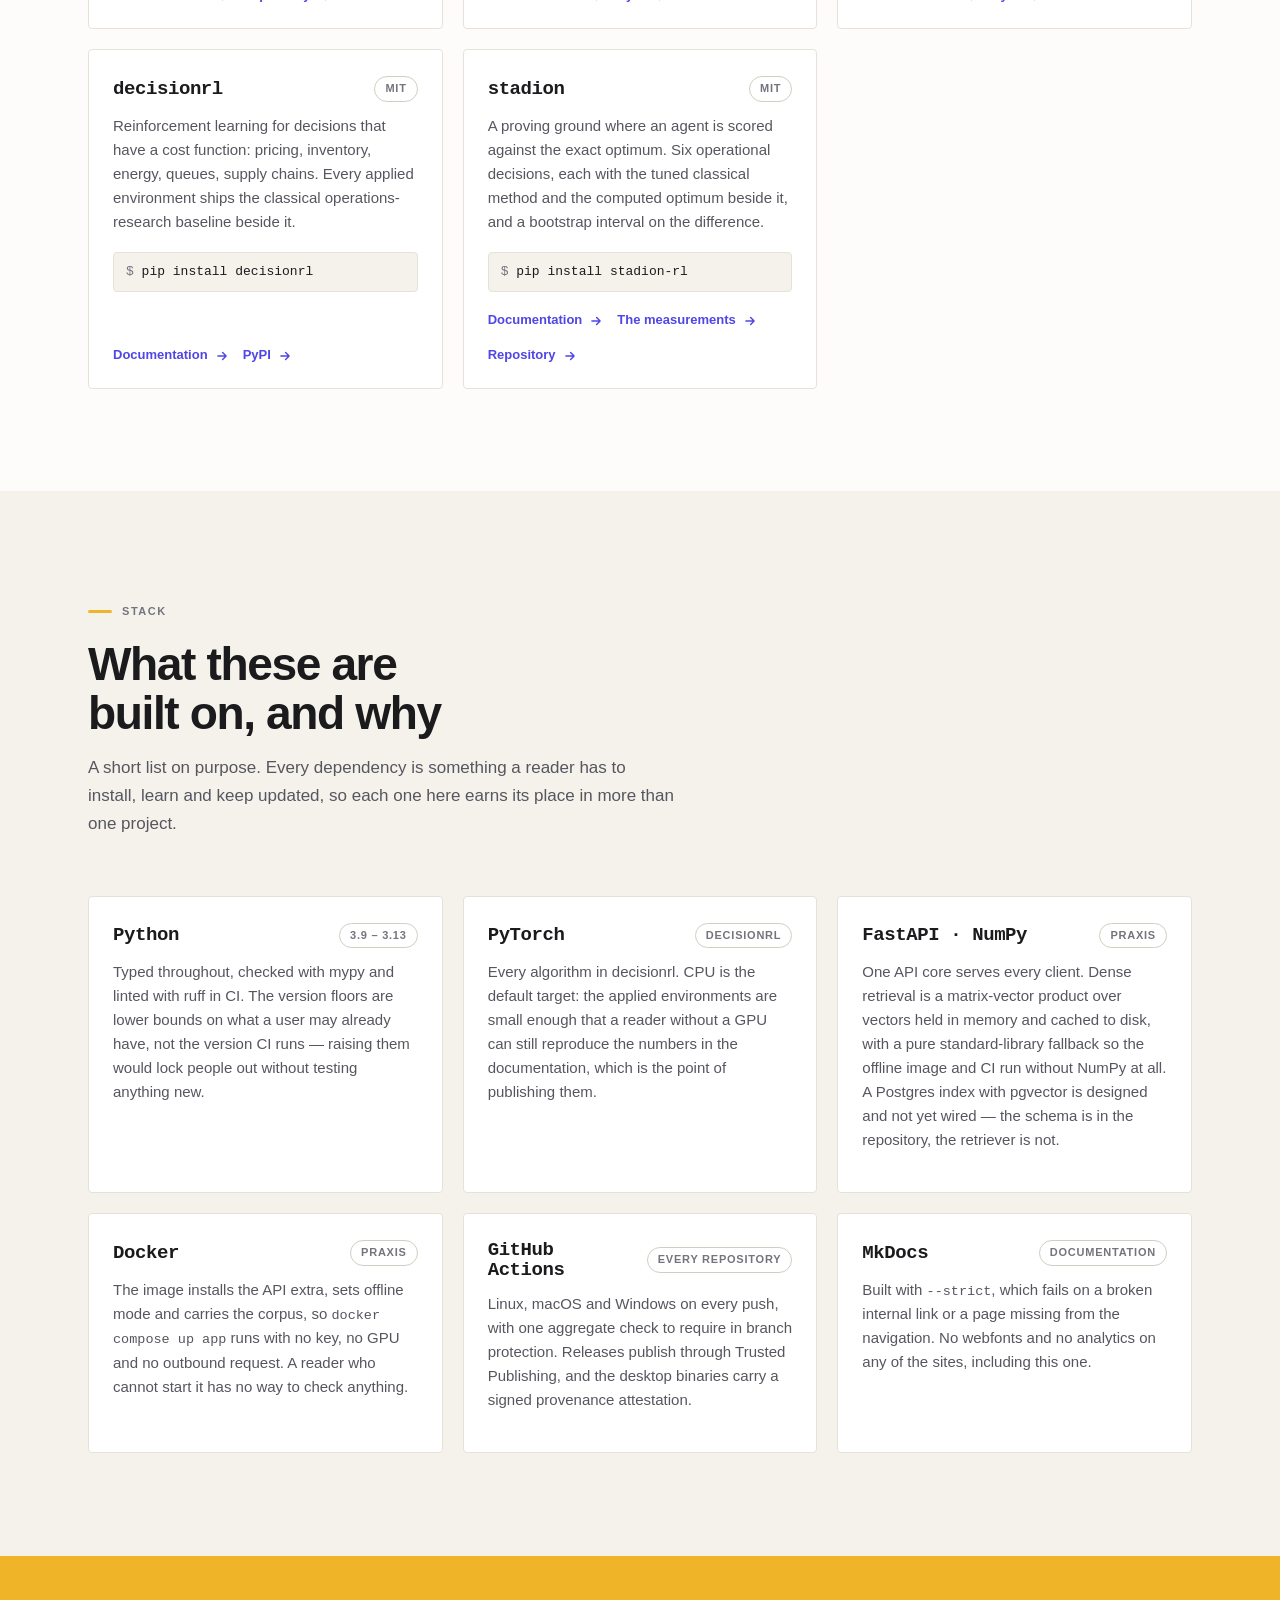
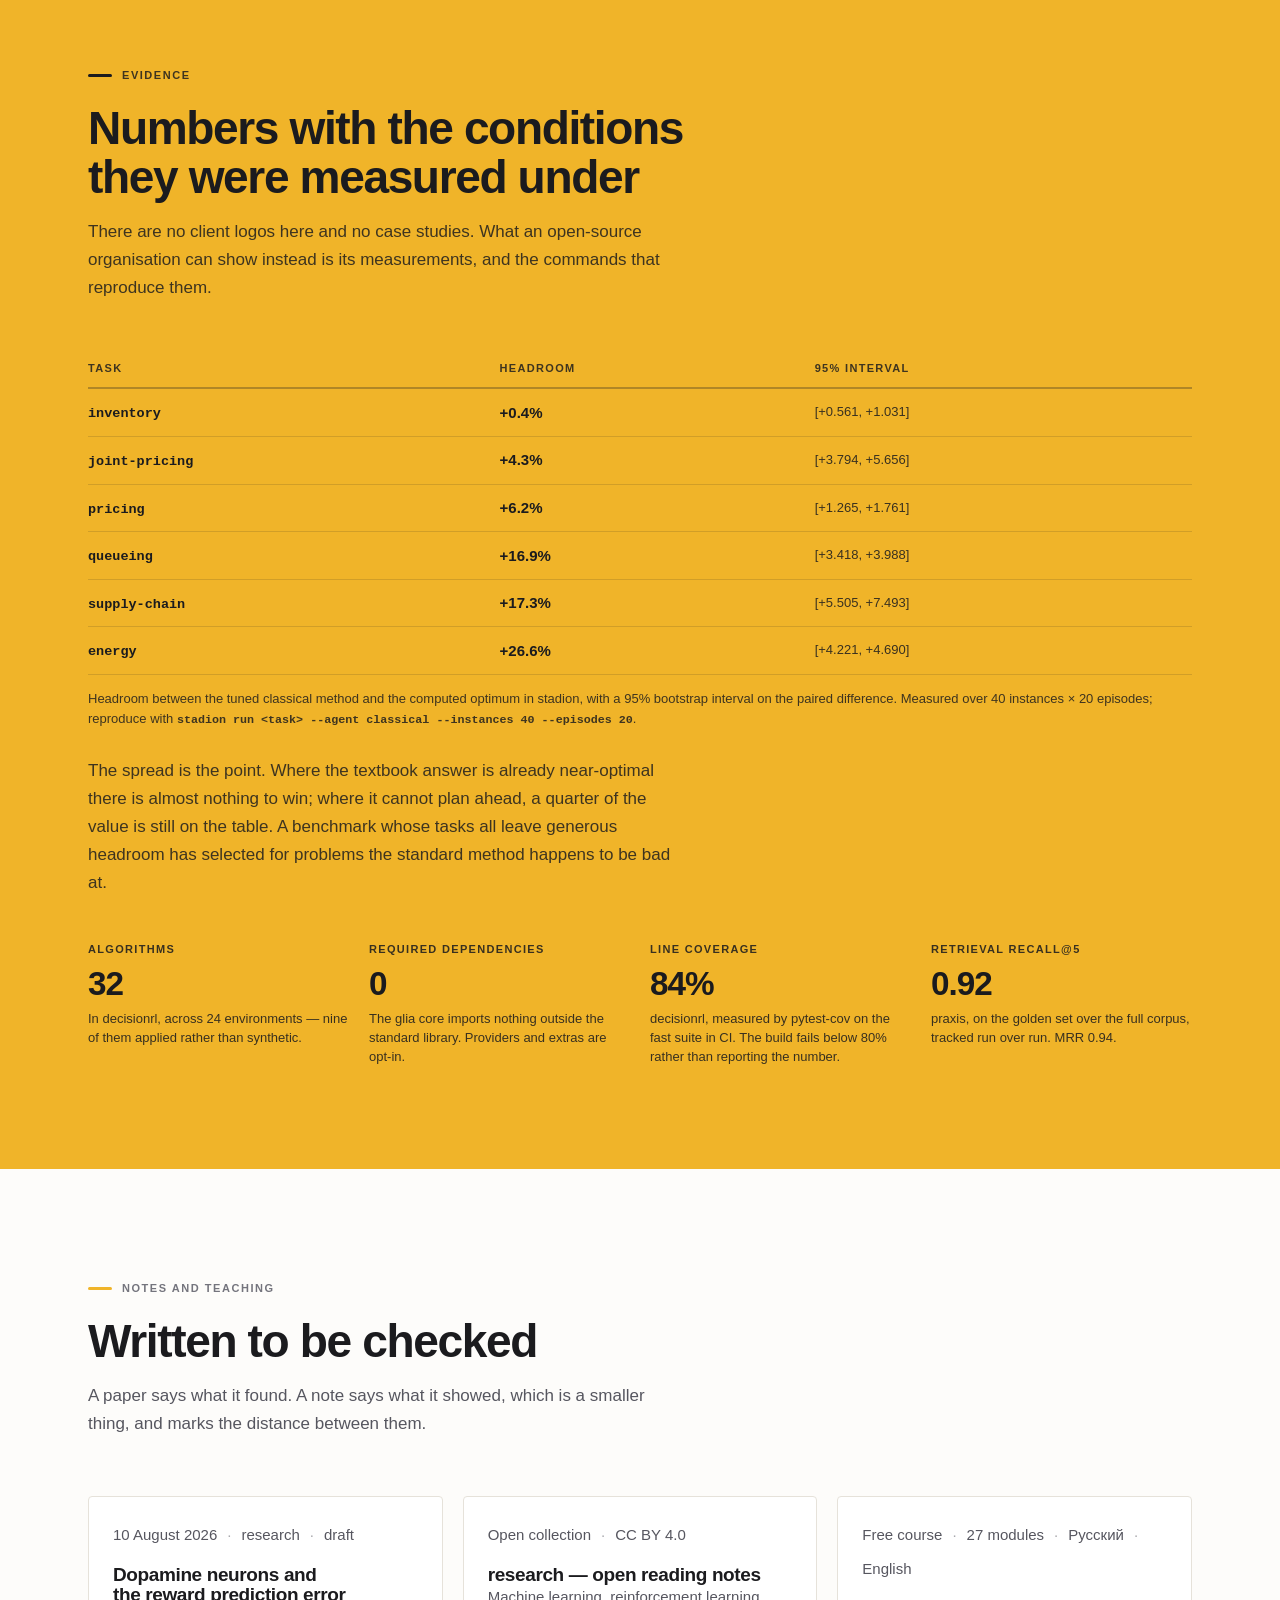
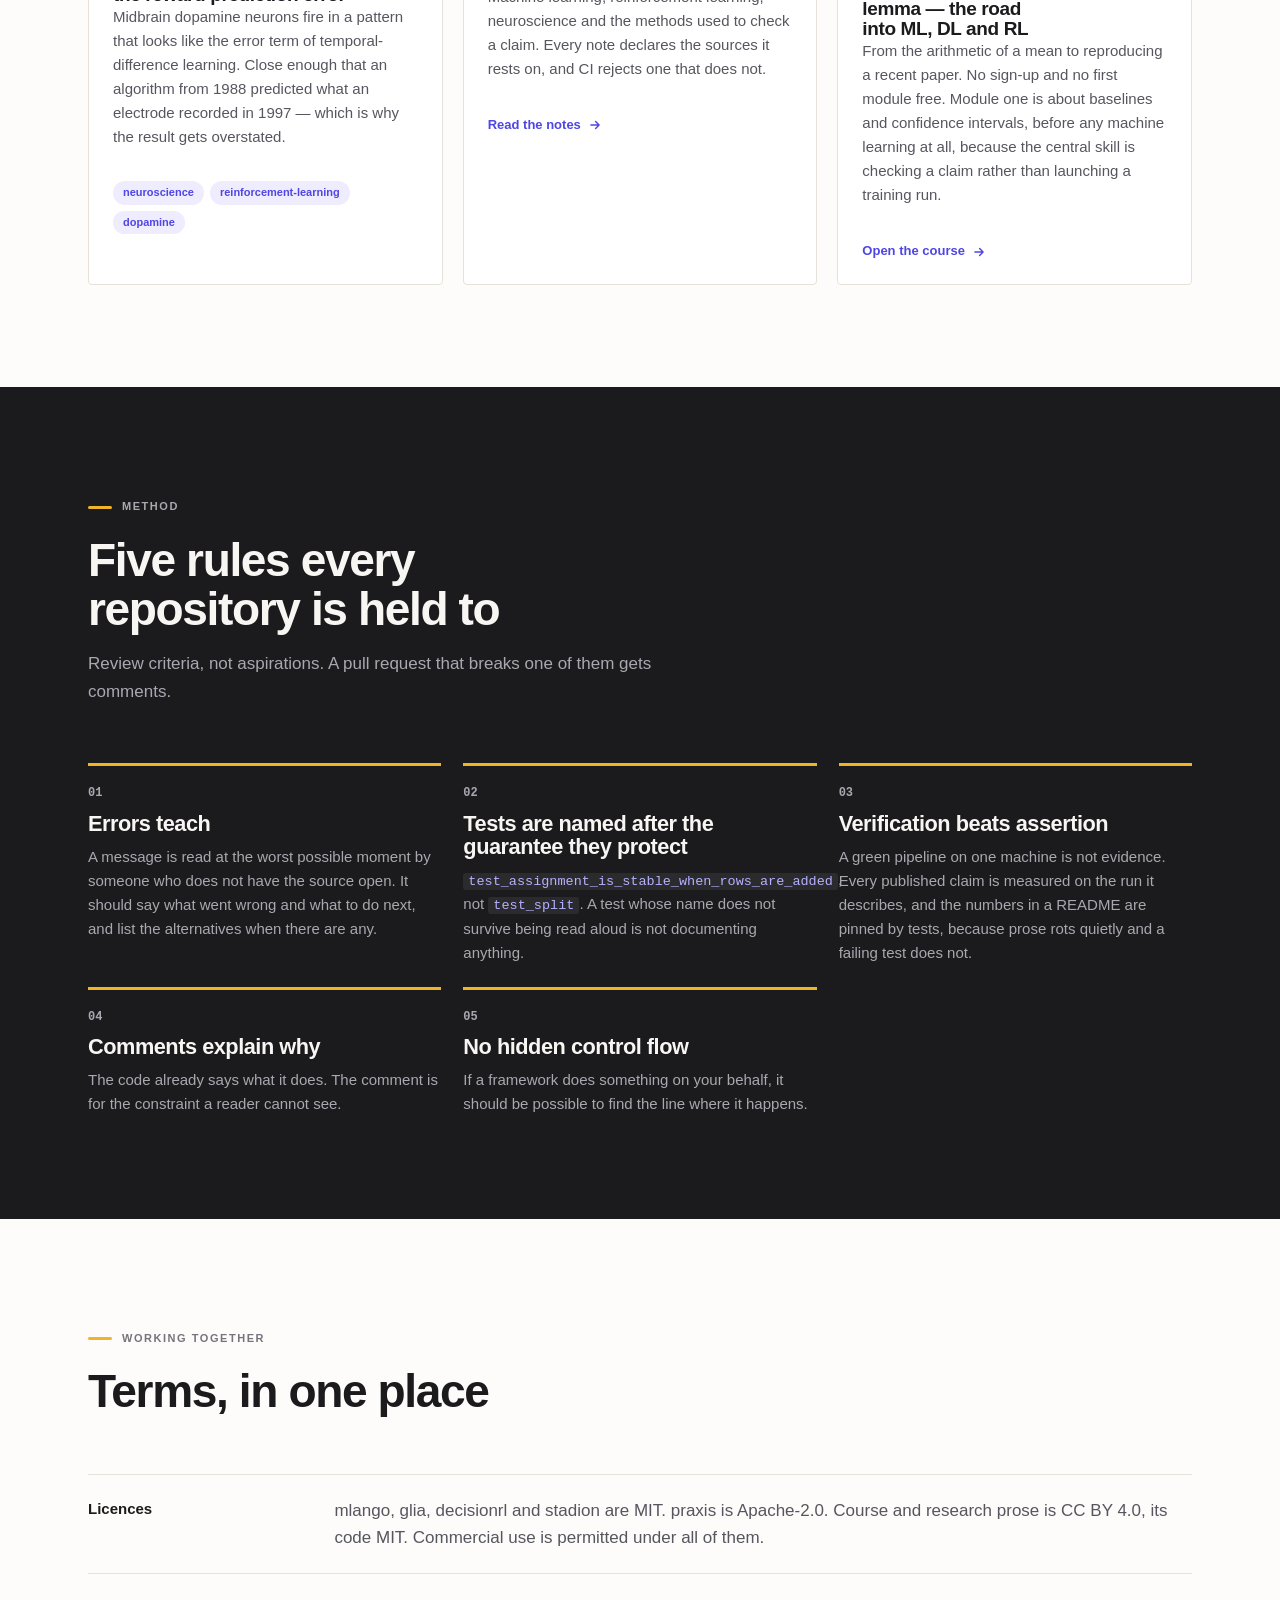
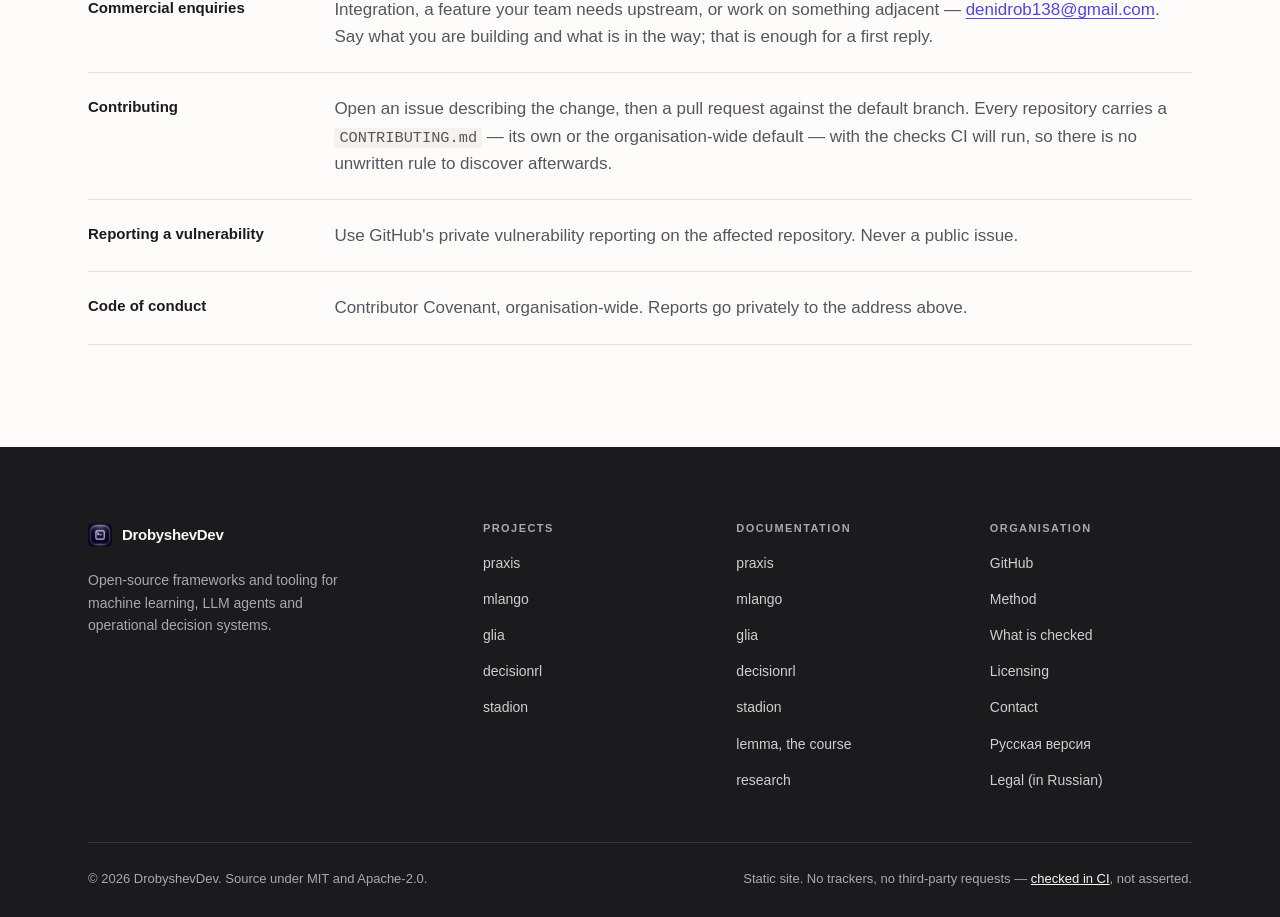
==== commit c13d699f: "Say that the course is in both languages, and check the count that says so Both cards described lemm" ====
--- a/index.html
+++ b/index.html
@@ -496,7 +496,7 @@
         </article>
 
         <article class="card">
-          <p class="meta"><span>Free course</span><span class="sep">·</span>27 modules<span class="sep">·</span><span lang="ru">Русский</span></p>
+          <p class="meta"><span>Free course</span><span class="sep">·</span>27 modules<span class="sep">·</span><span lang="ru">Русский</span><span class="sep">·</span>English</p>
           <h3><a href="https://drobyshevdev.github.io/lemma/" rel="noopener">lemma — the road into ML, DL and RL</a></h3>
           <p>
             From the arithmetic of a mean to reproducing a recent paper. No sign-up and no first
